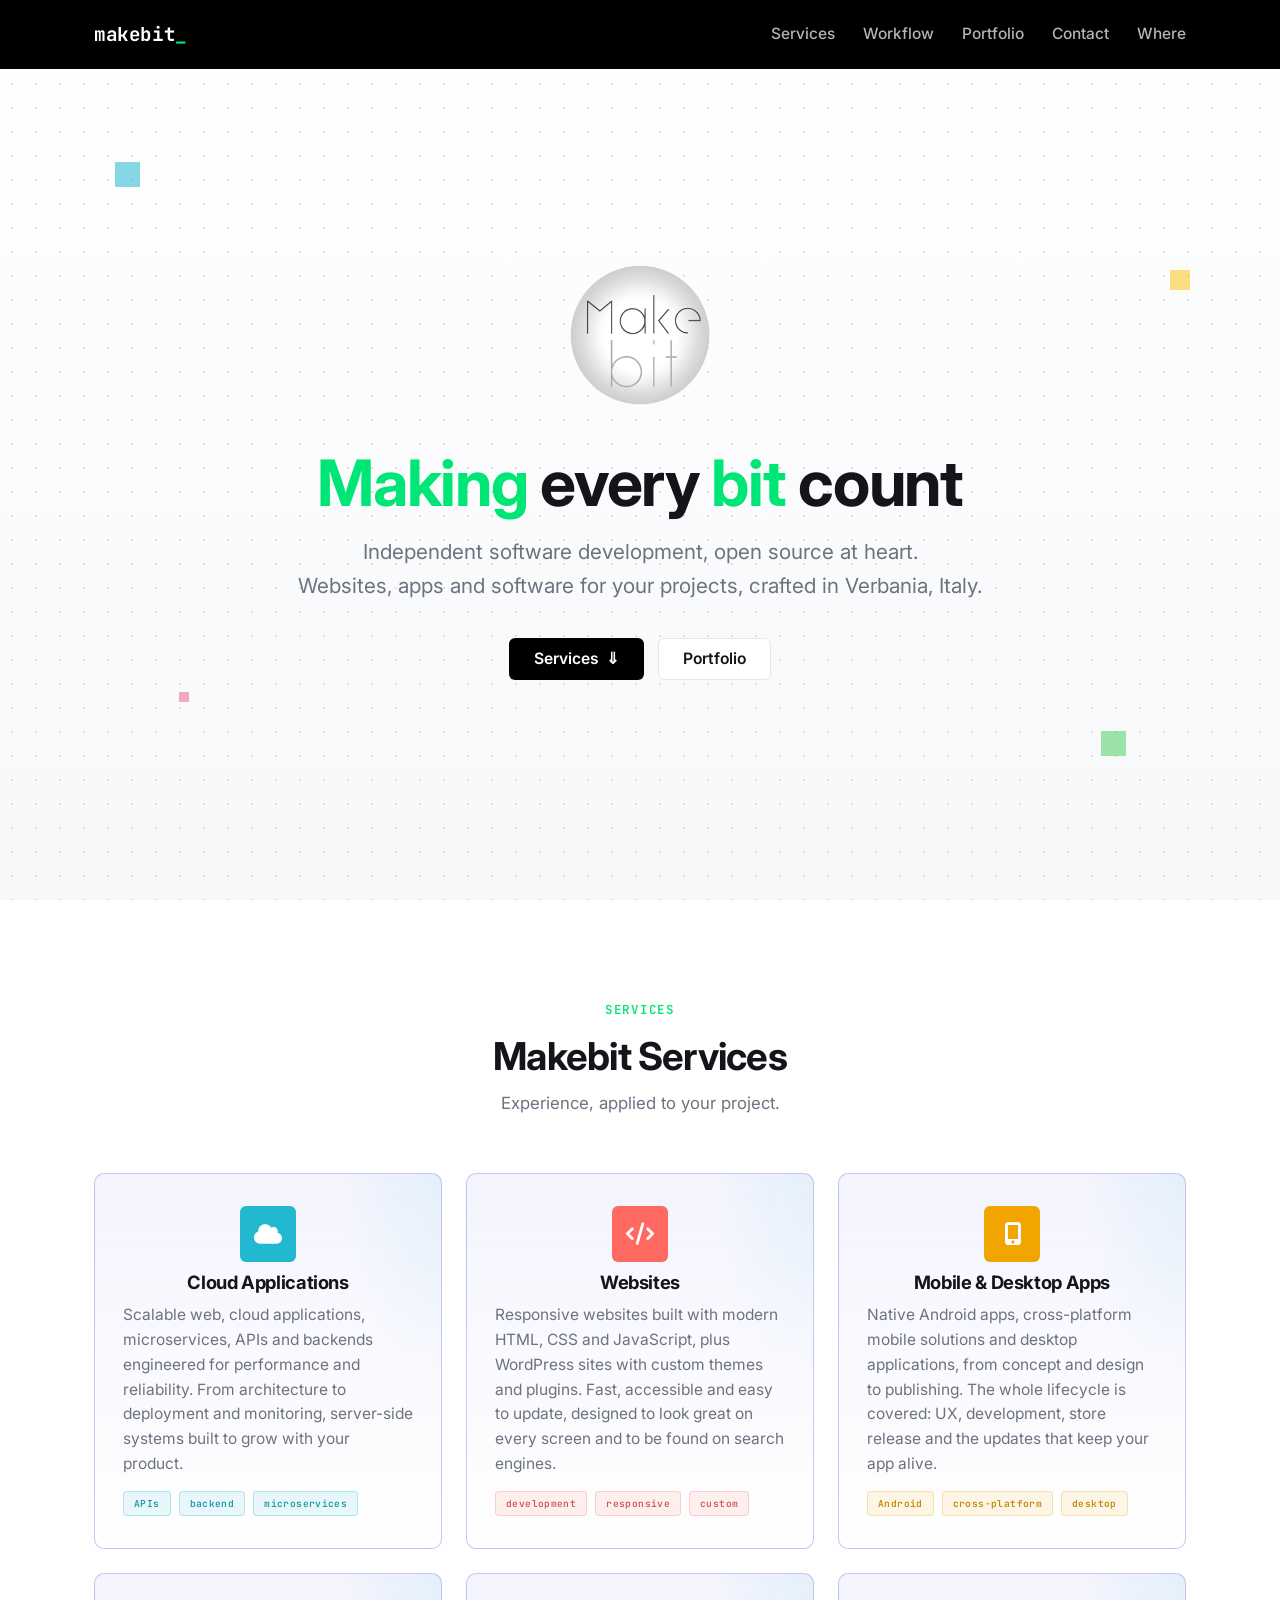
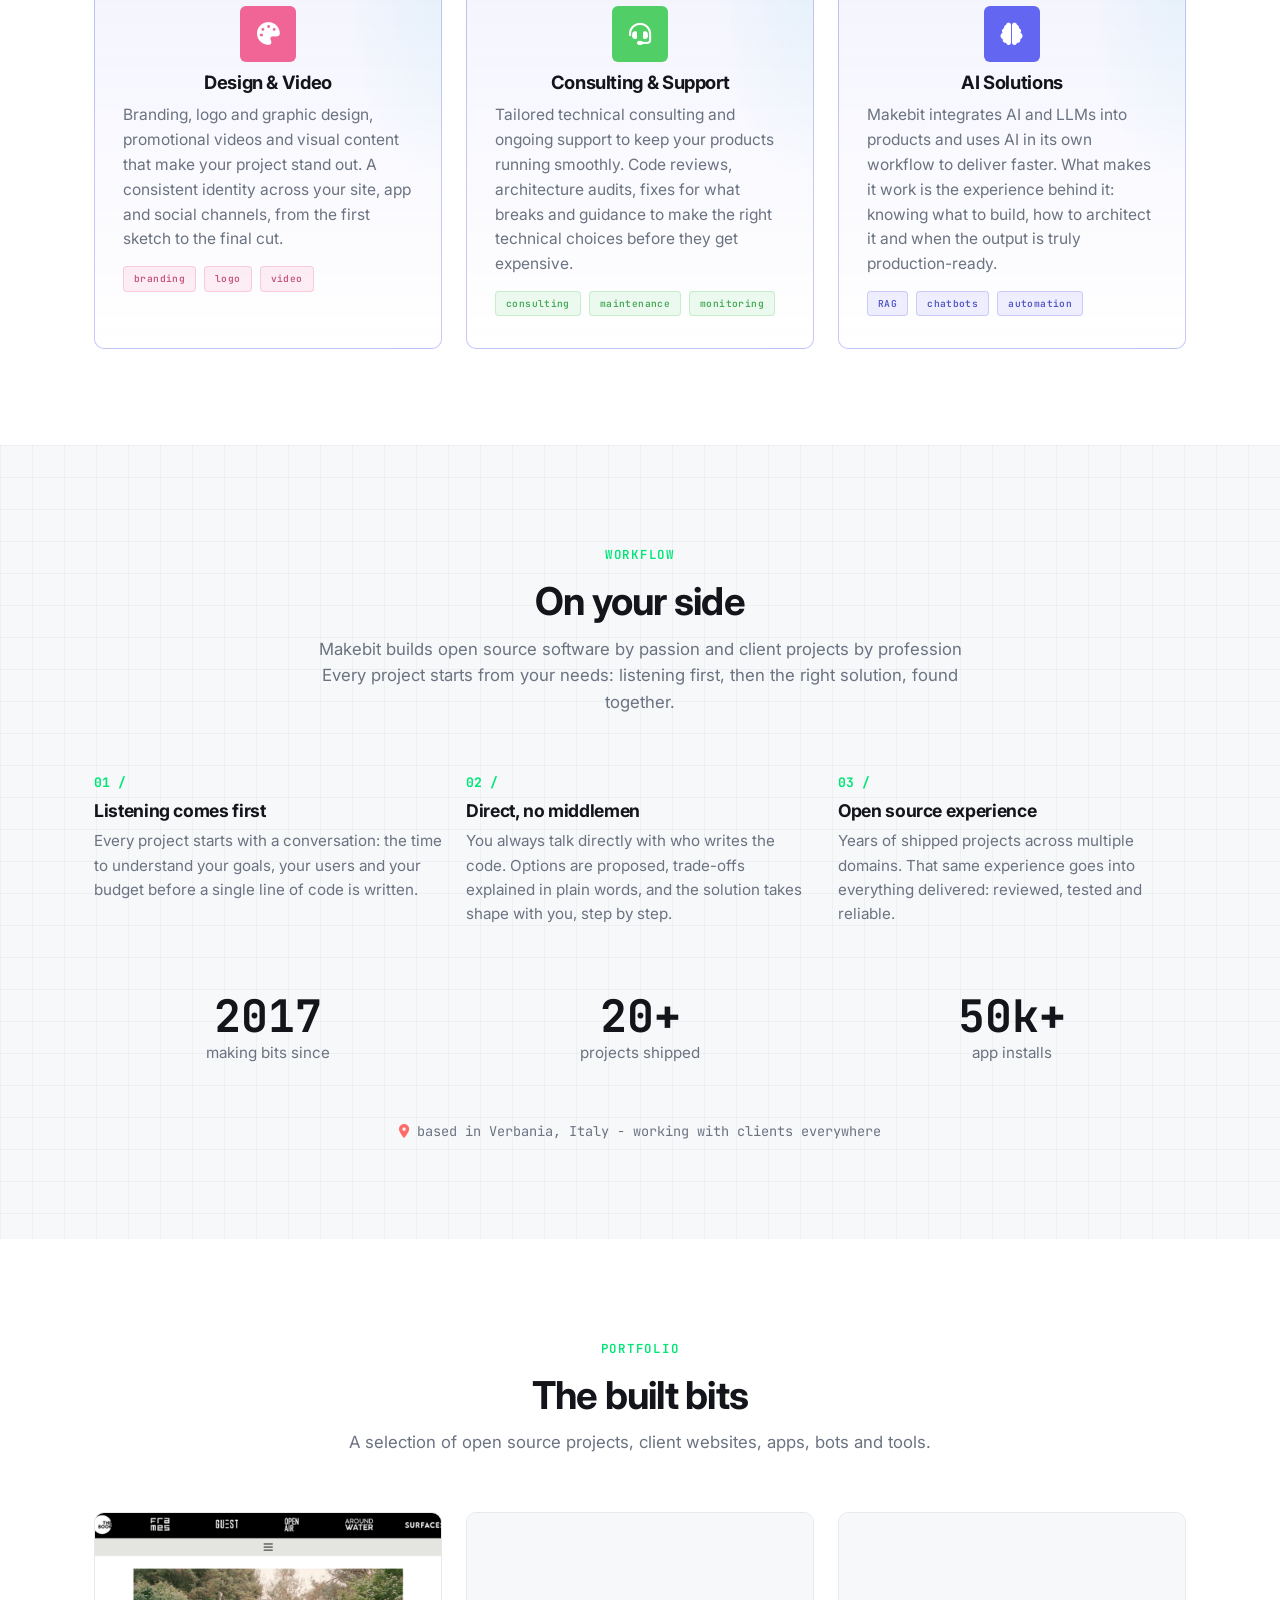
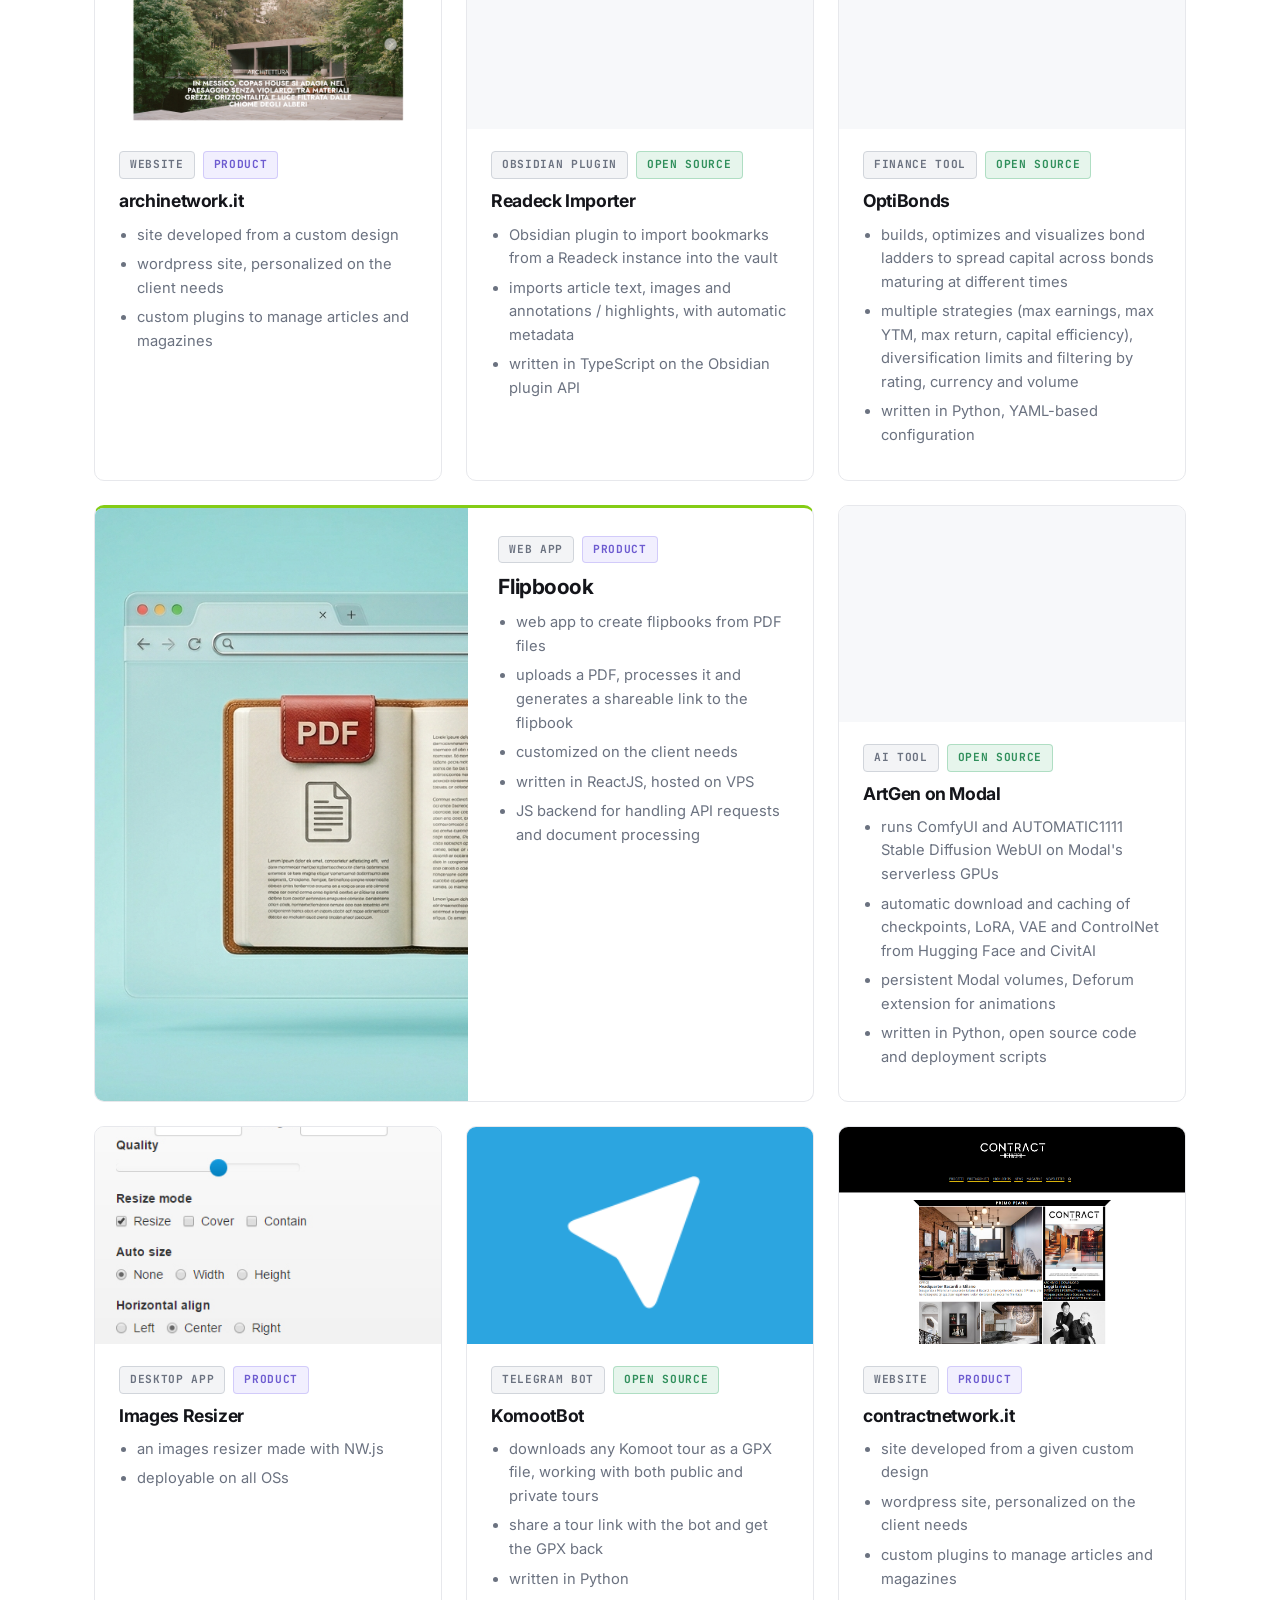
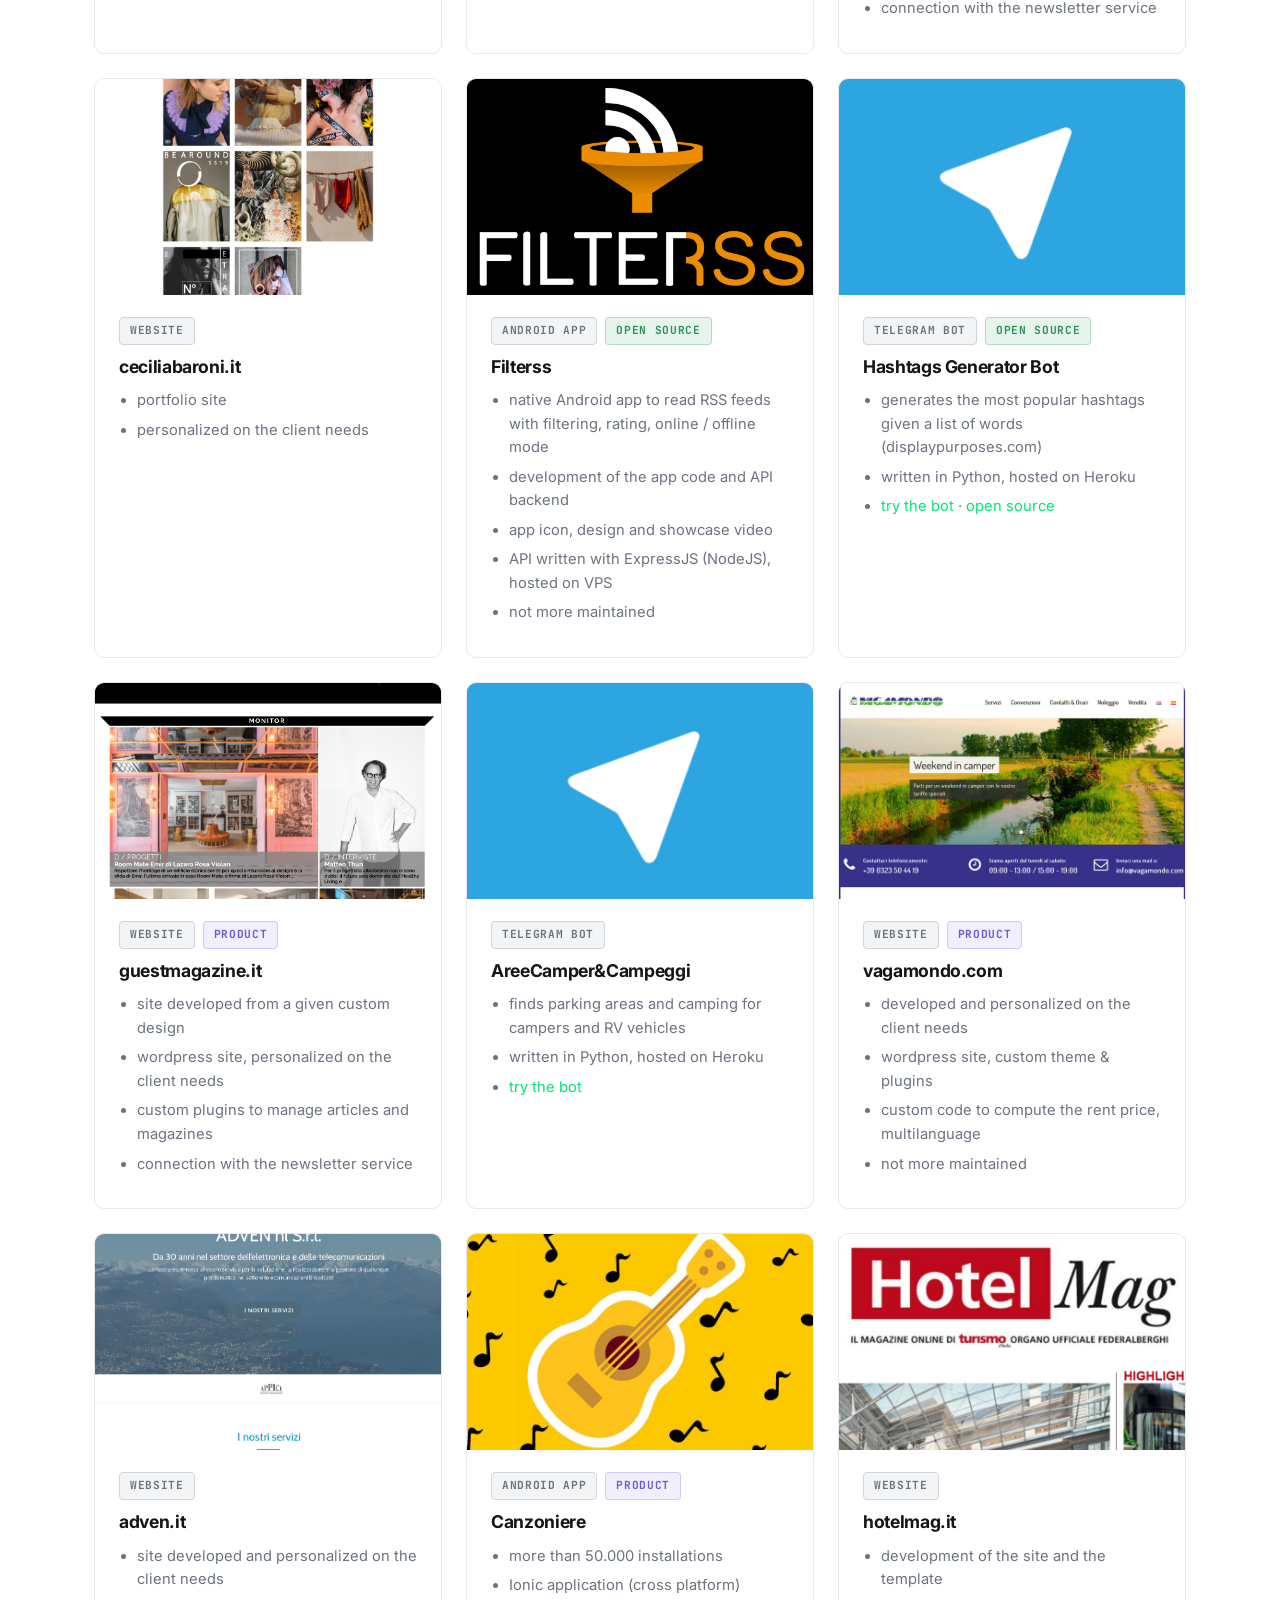
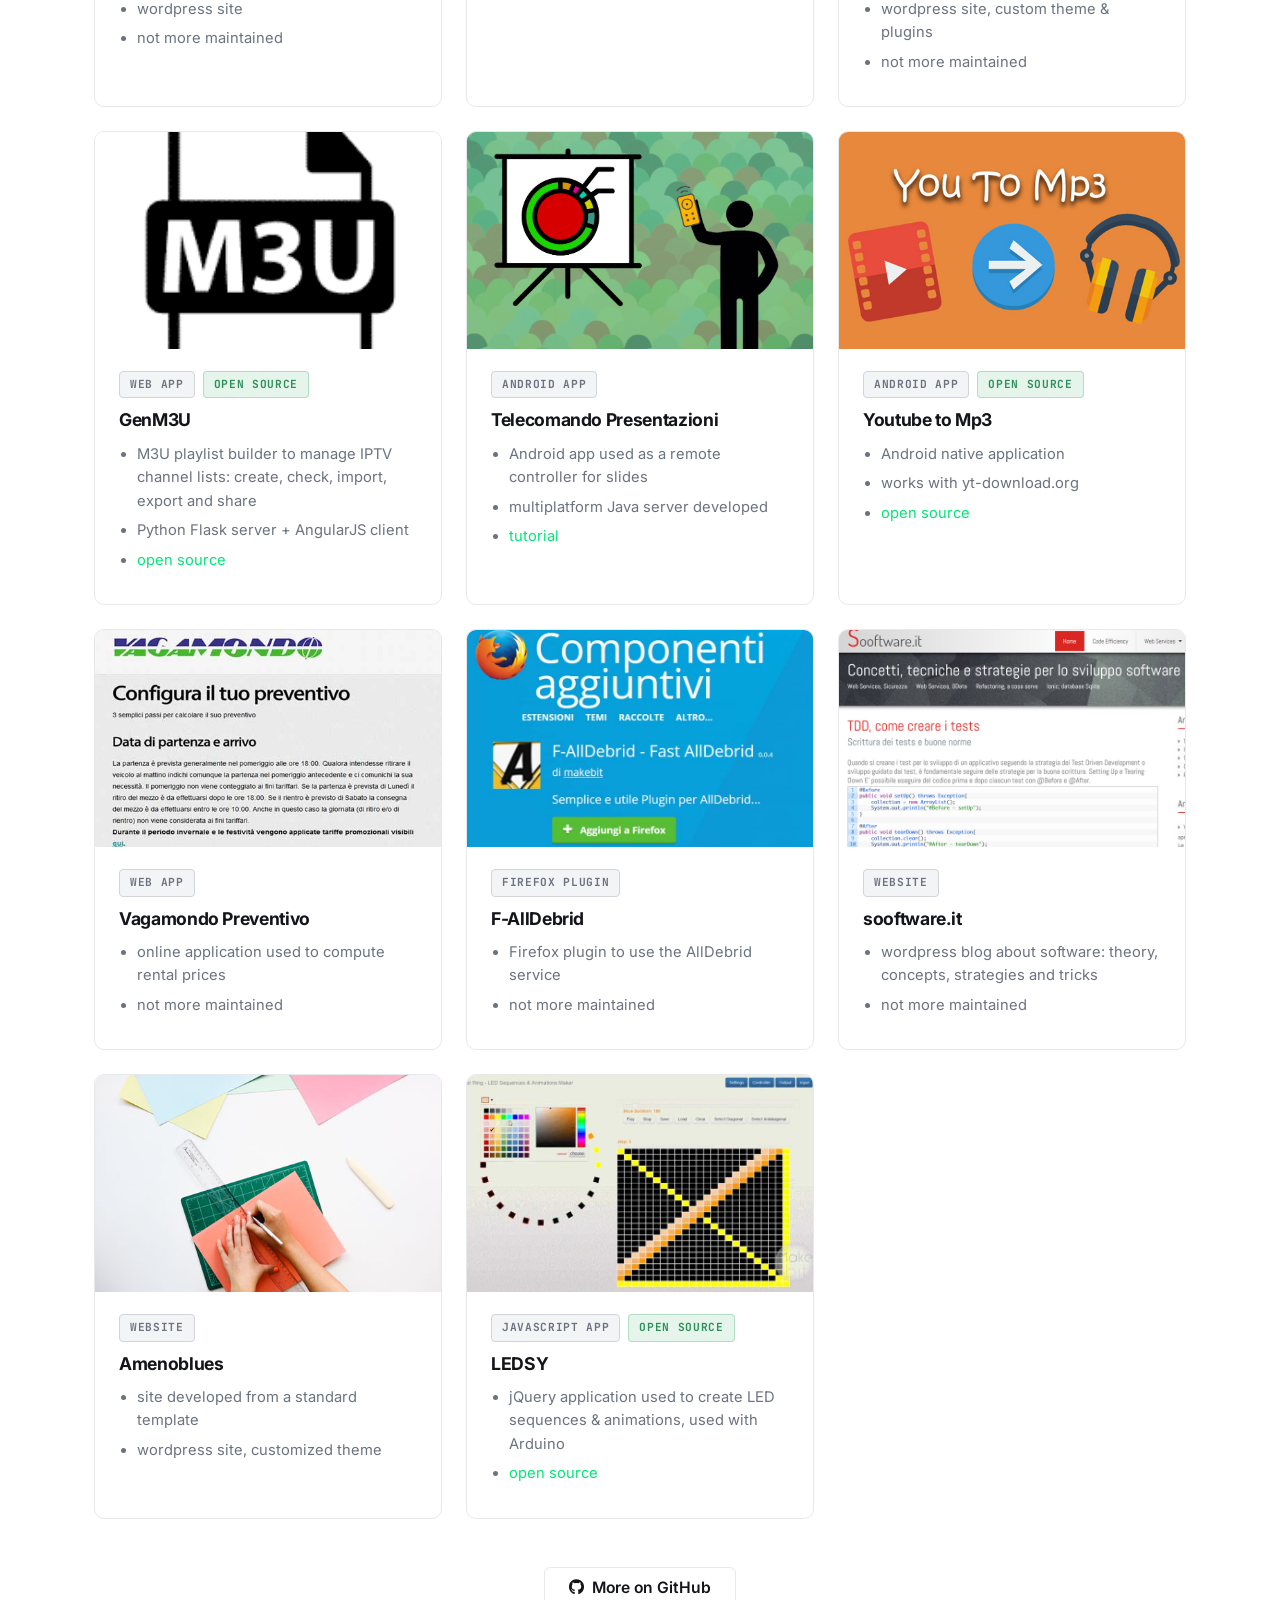
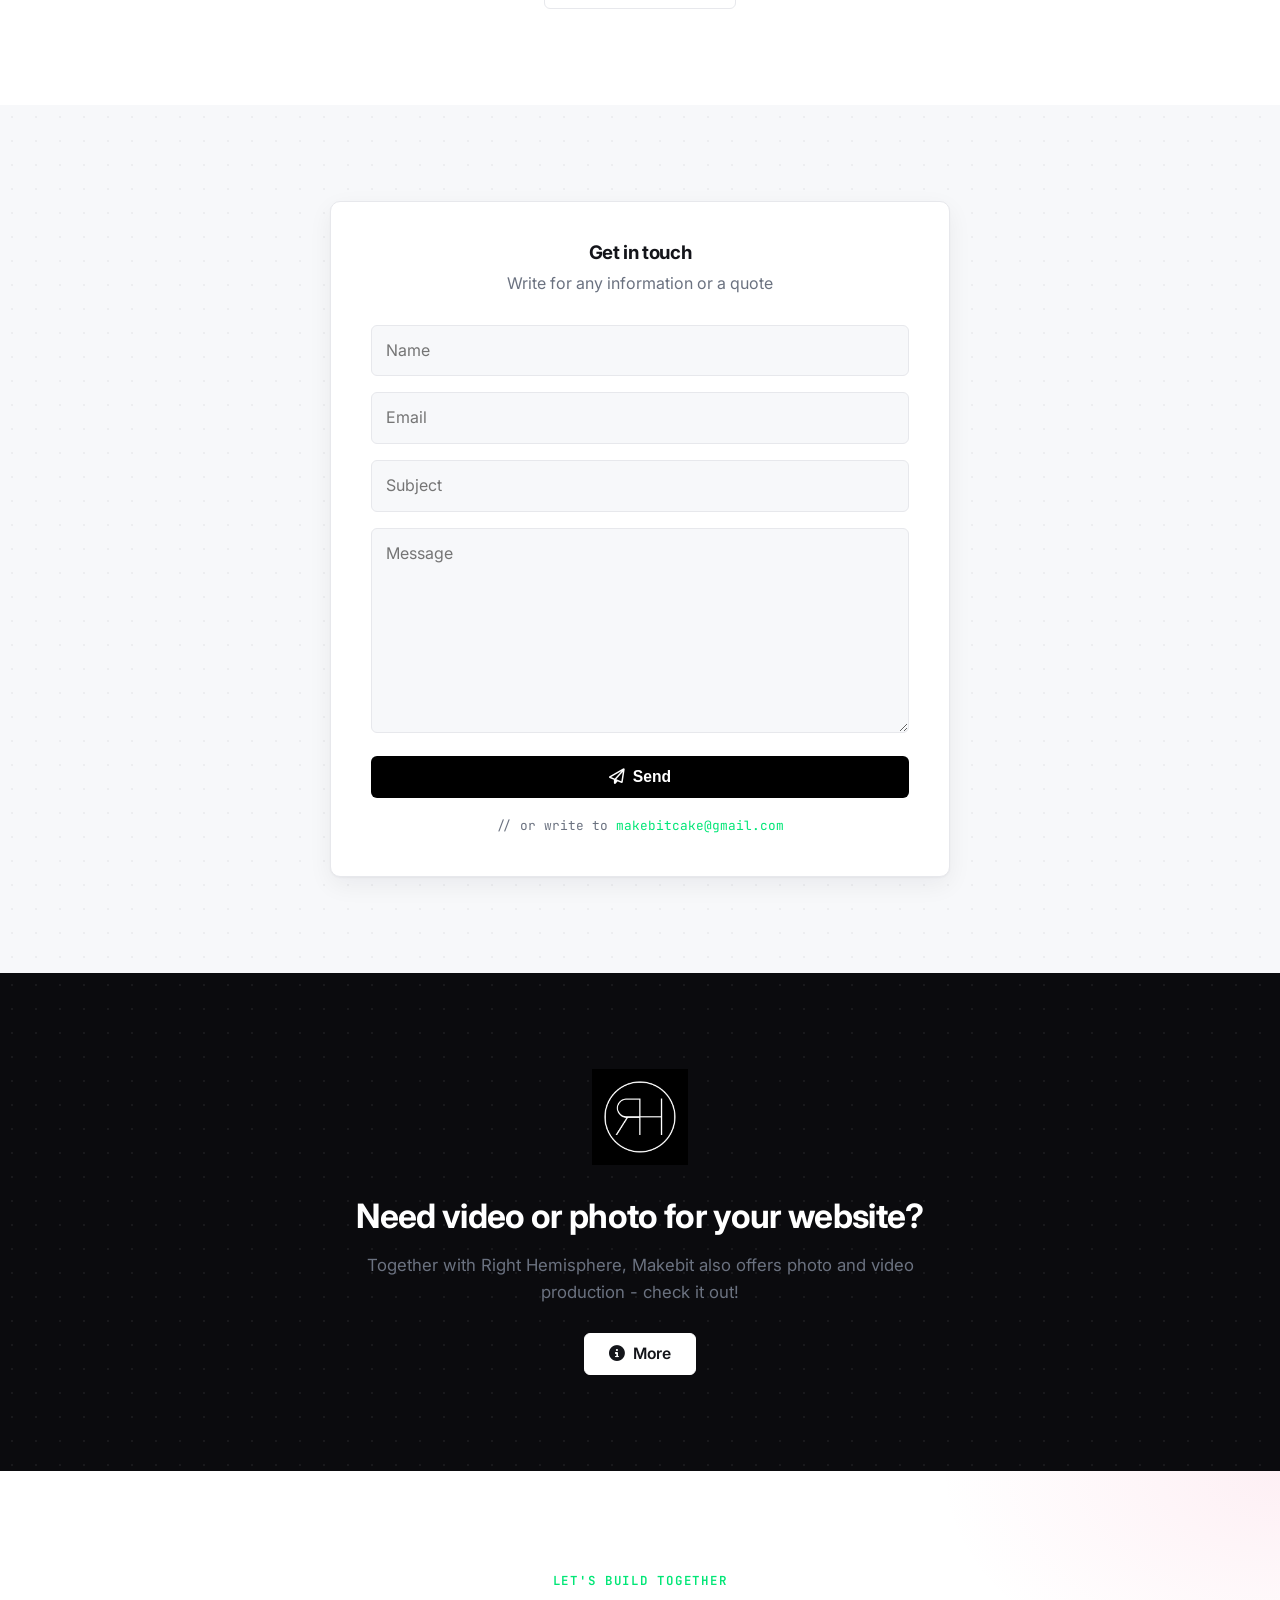
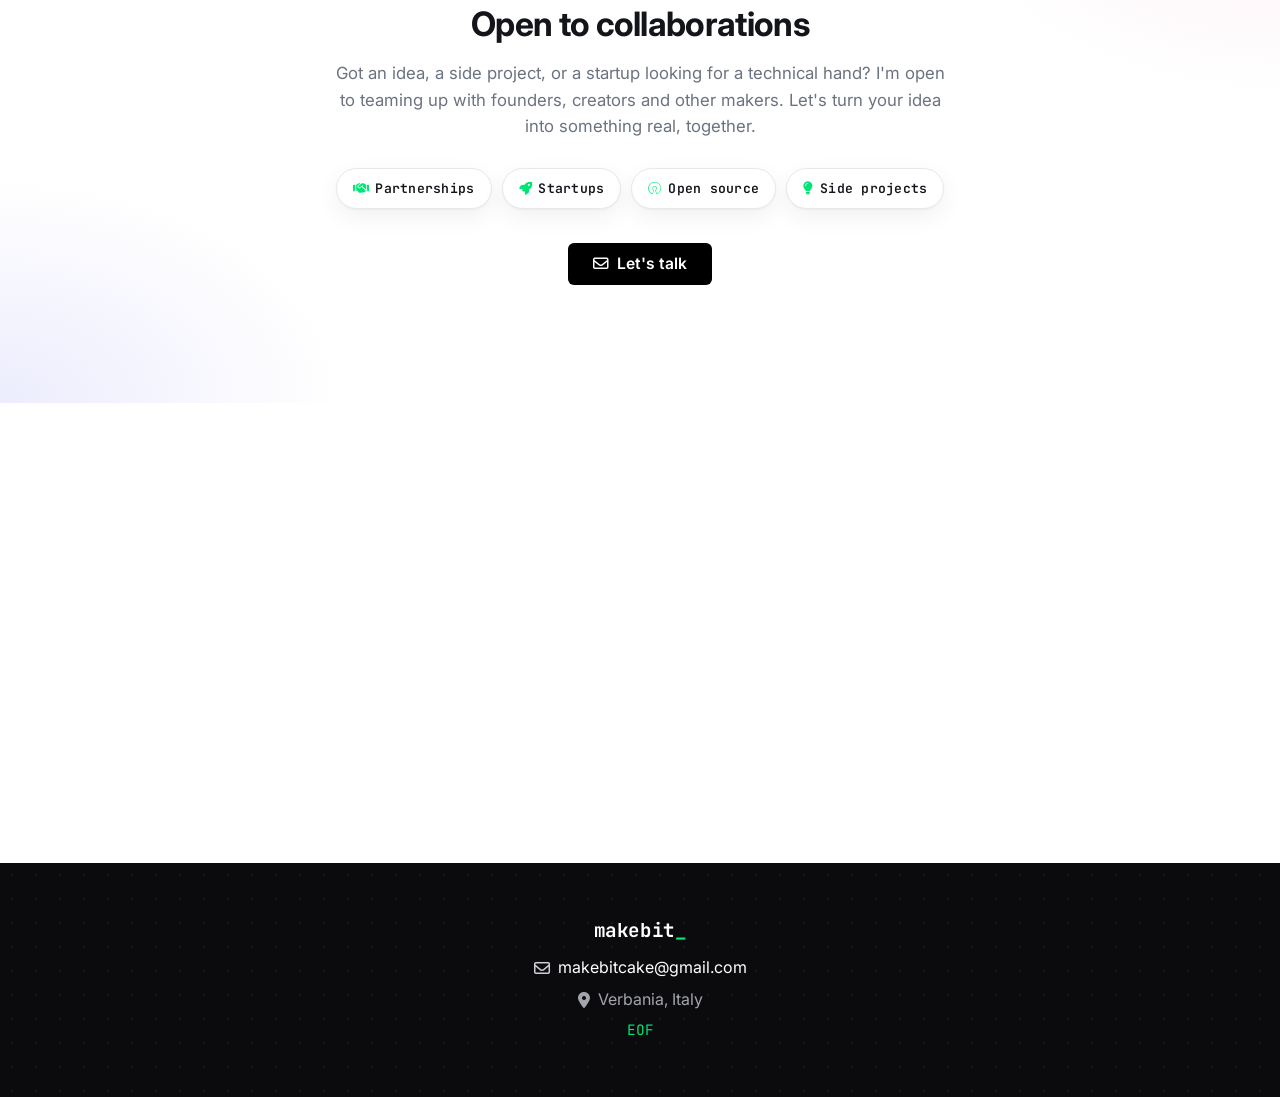
==== index.html @ d7442bca "init :sunny:" ====
<!DOCTYPE html>
<html lang="en">

<head>
	<meta charset="utf-8">
	<meta name="viewport" content="width=device-width, initial-scale=1">

	<title>Makebit · Custom Software, Web &amp; App Development in Verbania</title>
	<meta name="description" content="Makebit is an independent software studio in Verbania, Italy, building custom websites, mobile and desktop apps, cloud applications and open source software for clients worldwide.">
	<meta name="author" content="Makebit">
	<meta name="robots" content="index, follow, max-image-preview:large, max-snippet:-1, max-video-preview:-1">
	<meta name="theme-color" content="#ffffff">

	<link rel="canonical" href="https://makeb.it/">

	<!-- Favicons -->
	<link rel="icon" href="/assets/img/makebit.png" type="image/png">
	<link rel="apple-touch-icon" href="/assets/img/makebit.png">

	<!-- Open Graph -->
	<meta property="og:type" content="website">
	<meta property="og:site_name" content="Makebit">
	<meta property="og:title" content="Makebit · Custom Software, Web &amp; App Development">
	<meta property="og:description" content="Independent software studio in Verbania, Italy. Custom websites, mobile and desktop apps, cloud applications and open source software.">
	<meta property="og:url" content="https://makeb.it/">
	<meta property="og:image" content="https://makeb.it/assets/img/makebit.png">
	<meta property="og:image:alt" content="Makebit logo">
	<meta property="og:locale" content="en_US">
	<meta property="og:locale:alternate" content="it_IT">

	<!-- Twitter -->
	<meta name="twitter:card" content="summary">
	<meta name="twitter:title" content="Makebit · Custom Software, Web &amp; App Development">
	<meta name="twitter:description" content="Independent software studio in Verbania, Italy. Custom websites, mobile and desktop apps, cloud applications and open source software.">
	<meta name="twitter:image" content="https://makeb.it/assets/img/makebit.png">
	<meta name="twitter:image:alt" content="Makebit logo">

	<!-- Font Awesome 6 -->
	<link href="https://cdnjs.cloudflare.com/ajax/libs/font-awesome/6.5.2/css/all.min.css" rel="stylesheet"
		crossorigin="anonymous" referrerpolicy="no-referrer">

	<!-- Fonts -->
	<link rel="preconnect" href="https://fonts.googleapis.com">
	<link rel="preconnect" href="https://fonts.gstatic.com" crossorigin>
	<link href="https://fonts.googleapis.com/css2?family=Inter:wght@400;500;600;700;800&family=JetBrains+Mono:wght@400;600;700&display=swap" rel="stylesheet">

	<!-- Site styles -->
	<link href="/css/main.css" rel="stylesheet">

	<!-- Structured data -->
	<script type="application/ld+json">
		{
			"@context": "https://schema.org",
			"@graph": [
				{
					"@type": ["Organization", "ProfessionalService"],
					"@id": "https://makeb.it/#organization",
					"name": "Makebit",
					"alternateName": "makeb.it",
					"url": "https://makeb.it/",
					"logo": "https://makeb.it/assets/img/makebit.png",
					"image": "https://makeb.it/assets/img/makebit.png",
					"email": "makebitcake@gmail.com",
					"description": "Independent software studio in Verbania, Italy. Custom websites, mobile and desktop apps, cloud applications and open source software.",
					"foundingDate": "2017",
					"knowsAbout": [
						"Web development",
						"Mobile app development",
						"Cloud applications",
						"Open source software",
						"WordPress",
						"Android development",
						"AI and LLM integration"
					],
					"address": {
						"@type": "PostalAddress",
						"addressLocality": "Verbania",
						"addressRegion": "VB",
						"addressCountry": "IT"
					},
					"areaServed": "Worldwide",
					"sameAs": [
						"https://github.com/makebit"
					],
					"contactPoint": [{
						"@type": "ContactPoint",
						"email": "makebitcake@gmail.com",
						"contactType": "customer support",
						"availableLanguage": ["en", "it"]
					}],
					"hasOfferCatalog": {
						"@type": "OfferCatalog",
						"name": "Services",
						"itemListElement": [
							{ "@type": "Offer", "itemOffered": { "@type": "Service", "name": "Cloud Applications" } },
							{ "@type": "Offer", "itemOffered": { "@type": "Service", "name": "Websites" } },
							{ "@type": "Offer", "itemOffered": { "@type": "Service", "name": "Mobile & Desktop Apps" } },
							{ "@type": "Offer", "itemOffered": { "@type": "Service", "name": "Design & Video" } },
							{ "@type": "Offer", "itemOffered": { "@type": "Service", "name": "Consulting & Support" } },
							{ "@type": "Offer", "itemOffered": { "@type": "Service", "name": "AI Solutions" } }
						]
					}
				},
				{
					"@type": "WebSite",
					"@id": "https://makeb.it/#website",
					"url": "https://makeb.it/",
					"name": "Makebit",
					"inLanguage": ["en", "it"],
					"publisher": { "@id": "https://makeb.it/#organization" }
				}
			]
		}
	</script>
</head>

<body>
	<!-- Navbar -->
	<nav class="navbar" id="navbar">
		<div class="container">
			<a href="#top" class="navbar__brand">makebit</a>
			<button class="navbar__toggle" id="nav-toggle" aria-label="Menu" aria-expanded="false">
				<i class="fa-solid fa-bars"></i>
			</button>
			<ul class="navbar__links" id="nav-links">
				<li><a href="#services"><l en="Services" it="Servizi"></l></a></li>
				<li><a href="#workflow"><l en="Workflow" it="Workflow"></l></a></li>
				<li><a href="#portfolio"><l en="Portfolio" it="Portfolio"></l></a></li>
				<li><a href="#callout"><l en="Contact" it="Contatti"></l></a></li>
				<li><a href="#map"><l en="Where" it="Dove"></l></a></li>
			</ul>
		</div>
	</nav>

	<!-- Hero -->
	<header id="top" class="hero">
		<span class="hero__bit hero__bit--1" aria-hidden="true"></span>
		<span class="hero__bit hero__bit--2" aria-hidden="true"></span>
		<span class="hero__bit hero__bit--3" aria-hidden="true"></span>
		<span class="hero__bit hero__bit--4" aria-hidden="true"></span>
		<div class="hero__inner">
			<img class="hero__logo" src="/assets/img/makebit.png" alt="Makebit — software development studio in Verbania, Italy" fetchpriority="high" width="270" height="270">
			<h1><l en='<span class="accent">Making</span> every <span class="accent">bit</span> count'
				it='Valore a ogni <span class="accent">bit</span>'><span class="accent">Making</span> every <span class="accent">bit</span> count</l></h1>
			<p class="hero__tagline"><l en="Independent software development, open source at heart. <br> Websites, apps and software for your projects, crafted in Verbania, Italy."
				it="Sviluppo software indipendente, open source nel cuore. <br> Siti, app e software per i tuoi progetti, crafted in Verbania.">Independent software development, open source at heart. <br> Websites, apps and software for your projects, crafted in Verbania, Italy.</l></p>
			<div class="hero__cta">
				<a href="#services" class="btn btn-primary"><l en="Services" it="Servizi"></l> &#8659;</a>
				<a href="#portfolio" class="btn btn-white"><l en="Portfolio" it="Portfolio"></l></a>
			</div>
		</div>
	</header>

	<!-- Services -->
	<section id="services" class="section">
		<div class="container">
			<div class="section-head reveal">
				<span class="eyebrow"><l en="Services" it="Servizi"></l></span>
				<h2><l en="Makebit Services" it="Servizi">Makebit Services</l></h2>
				<p><l en="Experience, applied to your project."
					it="Esperienza applicata al tuo progetto."></l></p>
			</div>
			<div class="grid grid--services">
				<div class="service-card reveal" style="--c:#22b8cf">
					<span class="service-card__icon" style="--c:#22b8cf"><i class="fa-solid fa-cloud"></i></span>
					<h3><l en="Cloud Applications" it="Applicazioni Cloud"></l></h3>
					<p><l en="Scalable web, cloud applications, microservices, APIs and backends engineered for performance and reliability. From architecture to deployment and monitoring, server-side systems built to grow with your product."
						it="Applicazioni web e cloud scalabili, microservizi, APIs e backend progettati per prestazioni e affidabilità. Dall'architettura al deploy e al monitoraggio, sistemi server-side costruiti per crescere con il tuo prodotto."></l></p>
					<div class="chips" aria-hidden="true">
						<span class="chip">APIs</span>
						<span class="chip">backend</span>
						<span class="chip">microservices</span>
					</div>
				</div>
				<div class="service-card reveal" style="--c:#FF6961">
					<span class="service-card__icon" style="--c:#FF6961"><i class="fa-solid fa-code"></i></span>
					<h3><l en="Websites" it="Siti Web"></l></h3>
					<p><l en="Responsive websites built with modern HTML, CSS and JavaScript, plus WordPress sites with custom themes and plugins. Fast, accessible and easy to update, designed to look great on every screen and to be found on search engines."
						it="Siti web responsive realizzati con HTML, CSS e JavaScript moderni, oltre a siti WordPress con temi e plugin su misura. Veloci, accessibili e facili da aggiornare, pensati per rendere su ogni schermo e farsi trovare sui motori di ricerca."></l></p>
					<div class="chips" aria-hidden="true">
						<span class="chip">development</span>
						<span class="chip">responsive</span>
						<span class="chip">custom</span>
					</div>
				</div>
				<div class="service-card reveal" style="--c:#F0A500">
					<span class="service-card__icon" style="--c:#F0A500"><i class="fa-solid fa-mobile-screen-button"></i></span>
					<h3><l en="Mobile &amp; Desktop Apps" it="App Mobile &amp; Desktop"></l></h3>
					<p><l en="Native Android apps, cross-platform mobile solutions and desktop applications, from concept and design to publishing. The whole lifecycle is covered: UX, development, store release and the updates that keep your app alive."
						it="App native Android, soluzioni mobile multipiattaforma e applicazioni desktop, dall'idea e dal design alla pubblicazione. L'intero ciclo di vita è coperto: UX, sviluppo, rilascio sugli store e gli aggiornamenti che tengono viva la tua app."></l></p>
					<div class="chips" aria-hidden="true">
						<span class="chip">Android</span>
						<span class="chip">cross-platform</span>
						<span class="chip">desktop</span>
					</div>
				</div>
				<div class="service-card reveal" style="--c:#f06595">
					<span class="service-card__icon" style="--c:#f06595"><i class="fa-solid fa-palette"></i></span>
					<h3><l en="Design &amp; Video" it="Grafica &amp; Video"></l></h3>
					<p><l en="Branding, logo and graphic design, promotional videos and visual content that make your project stand out. A consistent identity across your site, app and social channels, from the first sketch to the final cut."
						it="Branding, logo e progettazione grafica, video promozionali e contenuti visivi che valorizzano il tuo progetto. Un'identità coerente su sito, app e canali social, dal primo schizzo al montaggio finale."></l></p>
					<div class="chips" aria-hidden="true">
						<span class="chip">branding</span>
						<span class="chip">logo</span>
						<span class="chip">video</span>
					</div>
				</div>
				<div class="service-card reveal" style="--c:#51cf66">
					<span class="service-card__icon" style="--c:#51cf66"><i class="fa-solid fa-headset"></i></span>
					<h3><l en="Consulting &amp; Support" it="Consulenza &amp; Assistenza"></l></h3>
					<p><l en="Tailored technical consulting and ongoing support to keep your products running smoothly. Code reviews, architecture audits, fixes for what breaks and guidance to make the right technical choices before they get expensive."
						it="Consulenza tecnica su misura e assistenza continuativa per mantenere i tuoi prodotti sempre efficienti. Revisione del codice, verifica delle architetture, riparazione di ciò che si rompe e supporto per fare le scelte giuste prima che diventino costose."></l></p>
					<div class="chips" aria-hidden="true">
						<span class="chip">consulting</span>
						<span class="chip">maintenance</span>
						<span class="chip">monitoring</span>
					</div>
				</div>
				<div class="service-card reveal" style="--c:#6366f1">
					<span class="service-card__icon" style="--c:#6366f1"><i class="fa-solid fa-brain"></i></span>
					<h3><l en="AI Solutions" it="Soluzioni AI"></l></h3>
					<p><l en="Makebit integrates AI and LLMs into products and uses AI in its own workflow to deliver faster. What makes it work is the experience behind it: knowing what to build, how to architect it and when the output is truly production-ready."
						it="Makebit integra AI e LLM nei prodotti e usa l'AI nel proprio flusso di lavoro per consegnare più in fretta. A fare la differenza è l'esperienza: sapere cosa costruire, come architettarlo e quando il risultato è davvero pronto per la produzione."></l></p>
					<div class="chips" aria-hidden="true">
						<span class="chip">RAG</span>
						<span class="chip">chatbots</span>
						<span class="chip">automation</span>
					</div>
				</div>
			</div>
		</div>
	</section>

	<!-- Workflow -->
	<section id="workflow" class="section section--alt">
		<div class="container">
			<div class="section-head reveal">
				<span class="eyebrow"><l en="Workflow" it="Workflow"></l></span>
				<h2><l en="On your side" it="Al tuo fianco">On your side</l></h2>
				<p><l en="Makebit builds open source software by passion and client projects by profession<br>Every project starts from your needs: listening first, then the right solution, found together."
					it="Makebit costruisce software open source per passione e progetti per i clienti per professione<br>Ogni progetto parte dalle tue esigenze: prima l'ascolto, poi la soluzione giusta, trovata insieme."></l></p>
			</div>
			<div class="pillars">
				<div class="pillar reveal">
					<span class="pillar__num">01 /</span>
					<h3><l en="Listening comes first" it="Prima di tutto, l'ascolto"></l></h3>
					<p><l en="Every project starts with a conversation: the time to understand your goals, your users and your budget before a single line of code is written."
						it="Ogni progetto inizia con una conversazione: il tempo di capire i tuoi obiettivi, i tuoi utenti e il tuo budget prima che venga scritta una sola riga di codice."></l></p>
				</div>
				<div class="pillar reveal">
					<span class="pillar__num">02 /</span>
					<h3><l en="Direct, no middlemen" it="Diretto, senza intermediari"></l></h3>
					<p><l en="You always talk directly with who writes the code. Options are proposed, trade-offs explained in plain words, and the solution takes shape with you, step by step."
						it="Parli sempre direttamente con chi scrive il codice. Vengono proposte opzioni, spiegati pro e contro con parole semplici, e la soluzione prende forma con te, passo dopo passo."></l></p>
				</div>
				<div class="pillar reveal">
					<span class="pillar__num">03 /</span>
					<h3><l en="Open source experience" it="Esperienza open source"></l></h3>
					<p><l en="Years of shipped projects across multiple domains. That same experience goes into everything delivered: reviewed, tested and reliable."
						it="Anni di progetti in diversi settori. La stessa esperienza entra in tutto ciò che viene consegnato: verificato, testato e affidabile."></l></p>
				</div>
			</div>
			<div class="stats">
				<div class="stat reveal">
					<span class="stat__num" data-target="2017">2017</span>
					<span class="stat__label"><l en="making bits since" it="making bits since"></l></span>
				</div>
				<div class="stat reveal">
					<span class="stat__num" data-target="20" data-suffix="+">20+</span>
					<span class="stat__label"><l en="projects shipped" it="progetti consegnati"></l></span>
				</div>
				<div class="stat reveal">
					<span class="stat__num" data-target="50" data-suffix="k+">50k+</span>
					<span class="stat__label"><l en="app installs" it="installazioni delle app"></l></span>
				</div>
			</div>
			<p class="location-line reveal"><i class="fa-solid fa-location-dot"></i> <l en="based in Verbania, Italy - working with clients everywhere"
				it="con base a Verbania - al lavoro con clienti ovunque"></l></p>
		</div>
	</section>

	<!-- Portfolio -->
	<section id="portfolio" class="section">
		<div class="container">
			<div class="section-head reveal">
				<span class="eyebrow"><l en="Portfolio" it="Portfolio"></l></span>
				<h2><l en="The built bits" it="I bit costruiti">The built bits</l></h2>
				<p><l en="A selection of open source projects, client websites, apps, bots and tools." it="Una selezione di progetti open source, siti per clienti, app, bot e strumenti."></l></p>
			</div>

			<div class="grid grid--portfolio">
				<article class="work-card reveal" style="--c:#a02300">
					<a class="work-card__media" href="http://www.archinetwork.it/" target="_blank" rel="noopener">
						<img loading="lazy" decoding="async" src="/assets/img/works/archinetwork-site.png" alt="archinetwork.it">
					</a>
					<div class="work-card__body">
						<div class="work-card__tags">
							<span class="work-card__tag">Website</span>
							<span class="work-card__tag work-card__tag--product">Product</span>
						</div>
						<h3 class="work-card__title"><a class="work-card__title-link" href="http://www.archinetwork.it/" target="_blank" rel="noopener">archinetwork.it</a></h3>
						<ul>
							<li>site developed from a custom design</li>
							<li>wordpress site, personalized on the client needs</li>
							<li>custom plugins to manage articles and magazines</li>
						</ul>
					</div>
				</article>

				<article class="work-card reveal" style="--c:#7c3aed">
					<a class="work-card__media" href="https://github.com/makebit/obsidian-readeck-importer" target="_blank" rel="noopener">
						<img loading="lazy" decoding="async" src="/assets/img/works/obsidian-readeck-importer.png" alt="Readeck Importer">
					</a>
					<div class="work-card__body">
						<div class="work-card__tags">
							<span class="work-card__tag">Obsidian Plugin</span>
							<span class="work-card__tag work-card__tag--oss">Open source</span>
						</div>
						<h3 class="work-card__title"><a class="work-card__title-link" href="https://github.com/makebit/obsidian-readeck-importer" target="_blank" rel="noopener">Readeck Importer</a></h3>
						<ul>
							<li>Obsidian plugin to import bookmarks from a Readeck instance into the vault</li>
							<li>imports article text, images and annotations / highlights, with automatic metadata</li>
							<li>written in TypeScript on the Obsidian plugin API</li>
						</ul>
					</div>
				</article>

				<article class="work-card reveal" style="--c:#0ea5e9">
					<a class="work-card__media" href="https://github.com/NicholasRasi/OptiBonds" target="_blank" rel="noopener">
						<img loading="lazy" decoding="async" src="/assets/img/works/optibonds.png" alt="OptiBonds">
					</a>
					<div class="work-card__body">
						<div class="work-card__tags">
							<span class="work-card__tag">Finance Tool</span>
							<span class="work-card__tag work-card__tag--oss">Open source</span>
						</div>
						<h3 class="work-card__title"><a class="work-card__title-link" href="https://github.com/NicholasRasi/OptiBonds" target="_blank" rel="noopener">OptiBonds</a></h3>
						<ul>
							<li>builds, optimizes and visualizes bond ladders to spread capital across bonds maturing at different times</li>
							<li>multiple strategies (max earnings, max YTM, max return, capital efficiency), diversification limits and filtering by rating, currency and volume</li>
							<li>written in Python, YAML-based configuration</li>
						</ul>
					</div>
				</article>

				<article class="work-card work-card--lg reveal" style="--c:#84cc16">
					<a class="work-card__media" href="#" target="_blank" rel="noopener">
						<img loading="lazy" decoding="async" src="/assets/img/works/flipboook.png" alt="Flipboook">
					</a>
					<div class="work-card__body">
						<div class="work-card__tags">
							<span class="work-card__tag">Web App</span>
							<span class="work-card__tag work-card__tag--product">Product</span>
						</div>
						<h3 class="work-card__title"><a class="work-card__title-link" href="#" target="_blank" rel="noopener">Flipboook</a></h3>
						<ul>
							<li>web app to create flipbooks from PDF files</li>
							<li>uploads a PDF, processes it and generates a shareable link to the flipbook</li>
							<li>customized on the client needs</li>
							<li>written in ReactJS, hosted on VPS</li>
							<li>JS backend for handling API requests and document processing</li>
						</ul>
					</div>
				</article>


				<article class="work-card reveal" style="--c:#84cc16">
					<a class="work-card__media" href="https://github.com/makebit/artgen-on-modal" target="_blank" rel="noopener">
						<img loading="lazy" decoding="async" src="/assets/img/works/artgen-on-modal.png" alt="ArtGen on Modal">
					</a>
					<div class="work-card__body">
						<div class="work-card__tags">
							<span class="work-card__tag">AI Tool</span>
							<span class="work-card__tag work-card__tag--oss">Open source</span>
						</div>
						<h3 class="work-card__title"><a class="work-card__title-link" href="https://github.com/makebit/artgen-on-modal" target="_blank" rel="noopener">ArtGen on Modal</a></h3>
						<ul>
							<li>runs ComfyUI and AUTOMATIC1111 Stable Diffusion WebUI on Modal&#39;s serverless GPUs</li>
							<li>automatic download and caching of checkpoints, LoRA, VAE and ControlNet from Hugging Face and CivitAI</li>
							<li>persistent Modal volumes, Deforum extension for animations</li>
							<li>written in Python, open source code and deployment scripts</li>
						</ul>
					</div>
				</article>

				<article class="work-card reveal" style="--c:#868e96">
					<a class="work-card__media" href="#" target="_blank" rel="noopener">
						<img loading="lazy" decoding="async" src="/assets/img/works/ImagesResizer.jpg" alt="Images Resizer">
					</a>
					<div class="work-card__body">
						<div class="work-card__tags">
							<span class="work-card__tag">Desktop App</span>
							<span class="work-card__tag work-card__tag--product">Product</span>
						</div>
						<h3 class="work-card__title"><a class="work-card__title-link" href="#" target="_blank" rel="noopener">Images Resizer</a></h3>
						<ul>
							<li>an images resizer made with NW.js</li>
							<li>deployable on all OSs</li>
						</ul>
					</div>
				</article>

				<article class="work-card reveal" style="--c:#1da868">
					<a class="work-card__media" href="https://github.com/makebit/KomootBot" target="_blank" rel="noopener">
						<img loading="lazy" decoding="async" src="/assets/img/works/telegram.png" alt="KomootBot">
					</a>
					<div class="work-card__body">
						<div class="work-card__tags">
							<span class="work-card__tag">Telegram Bot</span>
							<span class="work-card__tag work-card__tag--oss">Open source</span>
						</div>
						<h3 class="work-card__title"><a class="work-card__title-link" href="https://github.com/makebit/KomootBot" target="_blank" rel="noopener">KomootBot</a></h3>
						<ul>
							<li>downloads any Komoot tour as a GPX file, working with both public and private tours</li>
							<li>share a tour link with the bot and get the GPX back</li>
							<li>written in Python</li>
						</ul>
					</div>
				</article>




				<article class="work-card reveal" style="--c:#0aaa00">
					<a class="work-card__media" href="http://www.contractnetwork.it/" target="_blank" rel="noopener">
						<img loading="lazy" decoding="async" src="/assets/img/works/contractnetwork-site.png" alt="contractnetwork.it">
					</a>
					<div class="work-card__body">
						<div class="work-card__tags">
							<span class="work-card__tag">Website</span>
							<span class="work-card__tag work-card__tag--product">Product</span>
						</div>
						<h3 class="work-card__title"><a class="work-card__title-link" href="http://www.contractnetwork.it/" target="_blank" rel="noopener">contractnetwork.it</a></h3>
						<ul>
							<li>site developed from a given custom design</li>
							<li>wordpress site, personalized on the client needs</li>
							<li>custom plugins to manage articles and magazines</li>
							<li>connection with the newsletter service</li>
						</ul>
					</div>
				</article>

				<article class="work-card reveal" style="--c:#000ff0">
					<a class="work-card__media" href="http://ceciliabaroni.it/" target="_blank" rel="noopener">
						<img loading="lazy" decoding="async" src="/assets/img/works/ceciliabaroni-site.jpg" alt="ceciliabaroni.it">
					</a>
					<div class="work-card__body">
						<div class="work-card__tags">
							<span class="work-card__tag">Website</span>
						</div>
						<h3 class="work-card__title"><a class="work-card__title-link" href="http://ceciliabaroni.it/" target="_blank" rel="noopener">ceciliabaroni.it</a></h3>
						<ul>
							<li>portfolio site</li>
							<li>personalized on the client needs</li>
						</ul>
					</div>
				</article>

				<article class="work-card reveal" style="--c:#f38a2c">
					<a class="work-card__media" href="https://github.com/makebit/FilterssApp" target="_blank" rel="noopener">
						<img loading="lazy" decoding="async" src="/assets/img/works/filterss.jpg" alt="Filterss">
					</a>
					<div class="work-card__body">
						<div class="work-card__tags">
							<span class="work-card__tag">Android App</span>
							<span class="work-card__tag work-card__tag--oss">Open source</span>
						</div>
						<h3 class="work-card__title"><a class="work-card__title-link" href="https://github.com/makebit/FilterssApp" target="_blank" rel="noopener">Filterss</a></h3>
						<ul>
							<li>native Android app to read RSS feeds with filtering, rating, online / offline mode</li>
							<li>development of the app code and API backend</li>
							<li>app icon, design and showcase video</li>
							<li>API written with ExpressJS (NodeJS), hosted on VPS</li>
							<li>not more maintained</li>
						</ul>
					</div>
				</article>

				<article class="work-card reveal" style="--c:#d6336c">
					<a class="work-card__media" href="https://telegram.me/HashtagsGeneratorBot" target="_blank" rel="noopener">
						<img loading="lazy" decoding="async" src="/assets/img/works/telegram.png" alt="Hashtags Generator Bot">
					</a>
					<div class="work-card__body">
						<div class="work-card__tags">
							<span class="work-card__tag">Telegram Bot</span>
							<span class="work-card__tag work-card__tag--oss">Open source</span>
						</div>
						<h3 class="work-card__title"><a class="work-card__title-link" href="https://telegram.me/HashtagsGeneratorBot" target="_blank" rel="noopener">Hashtags Generator Bot</a></h3>
						<ul>
							<li>generates the most popular hashtags given a list of words (displaypurposes.com)</li>
							<li>written in Python, hosted on Heroku</li>
							<li><a href="https://telegram.me/HashtagsGeneratorBot">try the bot</a> · <a href="https://github.com/makebit/HashtagsGeneratorBot">open source</a></li>
						</ul>
					</div>
				</article>

				<article class="work-card reveal" style="--c:#000000">
					<a class="work-card__media" href="http://www.guestmagazine.it/" target="_blank" rel="noopener">
						<img loading="lazy" decoding="async" src="/assets/img/works/guestmagazine-site.png" alt="guestmagazine.it">
					</a>
					<div class="work-card__body">
						<div class="work-card__tags">
							<span class="work-card__tag">Website</span>
							<span class="work-card__tag work-card__tag--product">Product</span>
						</div>
						<h3 class="work-card__title"><a class="work-card__title-link" href="http://www.guestmagazine.it/" target="_blank" rel="noopener">guestmagazine.it</a></h3>
						<ul>
							<li>site developed from a given custom design</li>
							<li>wordpress site, personalized on the client needs</li>
							<li>custom plugins to manage articles and magazines</li>
							<li>connection with the newsletter service</li>
						</ul>
					</div>
				</article>

				<article class="work-card reveal" style="--c:#2f9e44">
					<a class="work-card__media" href="https://telegram.me/AreeCamperECampeggiBot" target="_blank" rel="noopener">
						<img loading="lazy" decoding="async" src="/assets/img/works/telegram.png" alt="AreeCamper&Campeggi Bot">
					</a>
					<div class="work-card__body">
						<div class="work-card__tags">
							<span class="work-card__tag">Telegram Bot</span>
						</div>
						<h3 class="work-card__title"><a class="work-card__title-link" href="https://telegram.me/AreeCamperECampeggiBot" target="_blank" rel="noopener">AreeCamper&amp;Campeggi</a></h3>
						<ul>
							<li>finds parking areas and camping for campers and RV vehicles</li>
							<li>written in Python, hosted on Heroku</li>
							<li><a href="https://telegram.me/AreeCamperECampeggiBot">try the bot</a></li>
						</ul>
					</div>
				</article>

				<article class="work-card reveal" style="--c:#373189">
					<a class="work-card__media" href="http://vagamondo.com" target="_blank" rel="noopener">
						<img loading="lazy" decoding="async" src="/assets/img/works/vagamondo-site.jpg" alt="vagamondo.com">
					</a>
					<div class="work-card__body">
						<div class="work-card__tags">
							<span class="work-card__tag">Website</span>
							<span class="work-card__tag work-card__tag--product">Product</span>
						</div>
						<h3 class="work-card__title"><a class="work-card__title-link" href="http://vagamondo.com" target="_blank" rel="noopener">vagamondo.com</a></h3>
						<ul>
							<li>developed and personalized on the client needs</li>
							<li>wordpress site, custom theme &amp; plugins</li>
							<li>custom code to compute the rent price, multilanguage</li>
							<li>not more maintained</li>
						</ul>
					</div>
				</article>

				<article class="work-card reveal" style="--c:#373189">
					<a class="work-card__media" href="http://vagamondo.com" target="_blank" rel="noopener">
						<img loading="lazy" decoding="async" src="/assets/img/works/adven.png" alt="adven.it">
					</a>
					<div class="work-card__body">
						<div class="work-card__tags">
							<span class="work-card__tag">Website</span>
						</div>
						<h3 class="work-card__title"><a class="work-card__title-link" href="http://vagamondo.com" target="_blank" rel="noopener">adven.it</a></h3>
						<ul>
							<li>site developed and personalized on the client needs</li>
							<li>wordpress site</li>
							<li>not more maintained</li>
						</ul>
					</div>
				</article>

				<article class="work-card reveal" style="--c:#fdca00">
					<a class="work-card__media" href="https://play.google.com/store/apps/details?id=com.makebitapps.canzoniere" target="_blank" rel="noopener">
						<img loading="lazy" decoding="async" src="/assets/img/works/canzoniere.jpg" alt="Canzoniere">
					</a>
					<div class="work-card__body">
						<div class="work-card__tags">
							<span class="work-card__tag">Android App</span>
							<span class="work-card__tag work-card__tag--product">Product</span>
						</div>
						<h3 class="work-card__title"><a class="work-card__title-link" href="https://play.google.com/store/apps/details?id=com.makebitapps.canzoniere" target="_blank" rel="noopener">Canzoniere</a></h3>
						<ul>
							<li>more than 50.000 installations</li>
							<li>Ionic application (cross platform)</li>
						</ul>
					</div>
				</article>

				<article class="work-card reveal" style="--c:#da2723">
					<a class="work-card__media" href="#" target="_blank" rel="noopener">
						<img loading="lazy" decoding="async" src="/assets/img/works/hotelmag.it.jpg" alt="hotelmag.it">
					</a>
					<div class="work-card__body">
						<div class="work-card__tags">
							<span class="work-card__tag">Website</span>
						</div>
						<h3 class="work-card__title">hotelmag.it</h3>
						<ul>
							<li>development of the site and the template</li>
							<li>wordpress site, custom theme &amp; plugins</li>
							<li>not more maintained</li>
						</ul>
					</div>
				</article>

				<article class="work-card reveal" style="--c:#2f9e44">
					<a class="work-card__media" href="https://github.com/makebit/GenM3U" target="_blank" rel="noopener">
						<img loading="lazy" decoding="async" src="/assets/img/works/genm3u.png" alt="GenM3U">
					</a>
					<div class="work-card__body">
						<div class="work-card__tags">
							<span class="work-card__tag">Web App</span>
							<span class="work-card__tag work-card__tag--oss">Open source</span>
						</div>
						<h3 class="work-card__title"><a class="work-card__title-link" href="https://github.com/makebit/GenM3U" target="_blank" rel="noopener">GenM3U</a></h3>
						<ul>
							<li>M3U playlist builder to manage IPTV channel lists: create, check, import, export and share</li>
							<li>Python Flask server + AngularJS client</li>
							<li><a href="https://github.com/makebit/GenM3U">open source</a></li>
						</ul>
					</div>
				</article>

				<article class="work-card reveal" style="--c:#2f9e44">
					<a class="work-card__media" href="https://play.google.com/store/apps/details?id=com.makebitapps.remotecontrolforslides" target="_blank" rel="noopener">
						<img loading="lazy" decoding="async" src="/assets/img/works/telecomando-presentazioni.jpg" alt="Telecomando Presentazioni">
					</a>
					<div class="work-card__body">
						<div class="work-card__tags">
							<span class="work-card__tag">Android App</span>
						</div>
						<h3 class="work-card__title"><a class="work-card__title-link" href="https://play.google.com/store/apps/details?id=com.makebitapps.remotecontrolforslides" target="_blank" rel="noopener">Telecomando Presentazioni</a></h3>
						<ul>
							<li>Android app used as a remote controller for slides</li>
							<li>multiplatform Java server developed</li>
							<li><a href="https://makeb.it/static/telecomando-presentazioni/en/">tutorial</a></li>
						</ul>
					</div>
				</article>

				<article class="work-card reveal" style="--c:#da2723">
					<a class="work-card__media" href="#" target="_blank" rel="noopener">
						<img loading="lazy" decoding="async" src="/assets/img/works/youtubetomp3.jpg" alt="Youtube to Mp3">
					</a>
					<div class="work-card__body">
						<div class="work-card__tags">
							<span class="work-card__tag">Android App</span>
							<span class="work-card__tag work-card__tag--oss">Open source</span>
						</div>
						<h3 class="work-card__title">Youtube to Mp3</h3>
						<ul>
							<li>Android native application</li>
							<li>works with yt-download.org</li>
							<li><a href="https://github.com/makebit/YoutubeToMp3">open source</a></li>
						</ul>
					</div>
				</article>

				<article class="work-card reveal" style="--c:#373189">
					<a class="work-card__media" href="http://www.vagamondo.com/preventivo/" target="_blank" rel="noopener">
						<img loading="lazy" decoding="async" src="/assets/img/works/vagamondo.jpg" alt="Vagamondo Preventivo">
					</a>
					<div class="work-card__body">
						<div class="work-card__tags">
							<span class="work-card__tag">Web App</span>
						</div>
						<h3 class="work-card__title"><a class="work-card__title-link" href="http://www.vagamondo.com/preventivo/" target="_blank" rel="noopener">Vagamondo Preventivo</a></h3>
						<ul>
							<li>online application used to compute rental prices</li>
							<li>not more maintained</li>
						</ul>
					</div>
				</article>

				<article class="work-card reveal" style="--c:#079dd8">
					<a class="work-card__media" href="#" target="_blank" rel="noopener">
						<img loading="lazy" decoding="async" src="/assets/img/works/f-alldebrid.jpg" alt="F-AllDebrid">
					</a>
					<div class="work-card__body">
						<div class="work-card__tags">
							<span class="work-card__tag">Firefox Plugin</span>
						</div>
						<h3 class="work-card__title">F-AllDebrid</h3>
						<ul>
							<li>Firefox plugin to use the AllDebrid service</li>
							<li>not more maintained</li>
						</ul>
					</div>
				</article>

				<article class="work-card reveal" style="--c:#da2723">
					<a class="work-card__media" href="#" target="_blank" rel="noopener">
						<img loading="lazy" decoding="async" src="/assets/img/works/sooftware.it.jpg" alt="sooftware.it">
					</a>
					<div class="work-card__body">
						<div class="work-card__tags">
							<span class="work-card__tag">Website</span>
						</div>
						<h3 class="work-card__title">sooftware.it</h3>
						<ul>
							<li>wordpress blog about software: theory, concepts, strategies and tricks</li>
							<li>not more maintained</li>
						</ul>
					</div>
				</article>

				<article class="work-card reveal" style="--c:#079dd8">
					<a class="work-card__media" href="#" target="_blank" rel="noopener">
						<img loading="lazy" decoding="async" src="/assets/img/portfolio-4.jpg" alt="Amenoblues">
					</a>
					<div class="work-card__body">
						<div class="work-card__tags">
							<span class="work-card__tag">Website</span>
						</div>
						<h3 class="work-card__title">Amenoblues</h3>
						<ul>
							<li>site developed from a standard template</li>
							<li>wordpress site, customized theme</li>
						</ul>
					</div>
				</article>

				<article class="work-card reveal" style="--c:#1c7ed6">
					<a class="work-card__media" href="https://github.com/makebit/Neopixel-Ring-LED-Sequences-and-Animations-Maker" target="_blank" rel="noopener">
						<img loading="lazy" decoding="async" src="/assets/img/works/ledsy.jpg" alt="LEDSY">
					</a>
					<div class="work-card__body">
						<div class="work-card__tags">
							<span class="work-card__tag">Javascript App</span>
							<span class="work-card__tag work-card__tag--oss">Open source</span>
						</div>
						<h3 class="work-card__title"><a class="work-card__title-link" href="https://github.com/makebit/Neopixel-Ring-LED-Sequences-and-Animations-Maker" target="_blank" rel="noopener">LEDSY</a></h3>
						<ul>
							<li>jQuery application used to create LED sequences &amp; animations, used with Arduino</li>
							<li><a href="https://github.com/makebit/Neopixel-Ring-LED-Sequences-and-Animations-Maker">open source</a></li>
						</ul>
					</div>
				</article>

			</div>

			<div class="portfolio-more">
				<a href="https://github.com/makebit" class="btn btn-white" target="_blank" rel="noopener">
					<i class="fa-brands fa-github"></i> <l en="More on GitHub" it="Altro su GitHub"></l>
				</a>
			</div>
		</div>
	</section>

	<!-- Contact form -->
	<section id="callout" class="section section--alt">
		<div class="container">
			<form role="form" id="form-mail" class="contact-card reveal">
				<h3><l en="Get in touch" it="Mettiti in contatto"></l></h3>
				<p class="sub"><l en="Write for any information or a quote" it="Scrivi per qualsiasi informazione o preventivo"></l></p>

				<div class="alert alert-success" id="mail-success" style="display: none">
					<l en="<strong>Message sent.</strong> You will get a reply in a moment!"
						it="<strong>Messaggio inviato.</strong> Riceverai una risposta in un attimo!"></l>
				</div>
				<div class="alert alert-danger" id="mail-error" style="display: none">
					<l en="<strong>Cannot send.</strong> Please check that mail, subject and text are present."
						it="<strong>Impossibile inviare.</strong> Controlla che mail, soggetto e testo siano presenti."></l>
				</div>
				<div class="alert alert-danger" id="mail-error-net" style="display: none">
					<l en="<strong>Something went wrong.</strong> Please write directly to: makebitcake@gmail.com"
						it="<strong>Qualcosa è andato storto.</strong> Scrivi direttamente a: makebitcake@gmail.com"></l>
				</div>

				<div class="field">
					<input type="text" id="name" name="name" en="Name" it="Nome">
				</div>
				<div class="field">
					<input type="email" id="email" name="email" en="Email" it="Email" required>
				</div>
				<div class="field">
					<input type="text" id="subject" name="subject" en="Subject" it="Soggetto" required>
				</div>
				<div class="field">
					<textarea id="message" name="message" en="Message" it="Messaggio" rows="7"></textarea>
				</div>

				<button type="button" id="send-mail" name="submit" class="btn btn-primary">
					<i class="fa-regular fa-paper-plane"></i> <l en="Send" it="Invia"></l>
				</button>

				<p class="alt-mail">// <l en="or write to" it="oppure scrivi a"></l> <a href="mailto:makebitcake@gmail.com">makebitcake@gmail.com</a></p>
			</form>
		</div>
	</section>

	<!-- Right Hemisphere -->
	<section id="right-hemisphere" class="section section--dark">
		<div class="container banner reveal">
			<a href="https://righthemisphere.it/" target="_blank" rel="noopener">
				<img class="banner__logo" loading="lazy" decoding="async" src="/assets/img/Right_Hemipshere_Logo.jpg" alt="Right Hemisphere">
			</a>
			<h2><l en="Need video or photo for your website?" it="Ti serve un video o delle foto per il tuo sito?"></l></h2>
			<p><l en="Together with Right Hemisphere, Makebit also offers photo and video production - check it out!" it="Insieme a Right Hemisphere, Makebit offre anche la realizzazione di video e foto!"></l></p>
			<a href="https://righthemisphere.it/" class="btn btn-white" target="_blank" rel="noopener">
				<i class="fa-solid fa-circle-info"></i> <l en="More" it="Info"></l>
			</a>
		</div>
	</section>

	<!-- Call to action -->
	<section id="call-to-action" class="section">
		<div class="container banner reveal">
			<span class="eyebrow"><l en="Let's build together" it="Costruiamo insieme"></l></span>
			<h2><l en="Open to collaborations"
				it="Collaborazioni"></l></h2>
			<p><l en="Got an idea, a side project, or a startup looking for a technical hand? I'm open to teaming up with founders, creators and other makers. Let's turn your idea into something real, together."
				it="Hai un'idea, un progetto o una startup che cerca una mano tecnica? Sono disponibile a fare squadra con founder, creativi e altri maker. Trasformiamola in qualcosa di reale insieme."></l></p>

			<ul class="banner__chips">
				<li><i class="fa-solid fa-handshake"></i> <l en="Partnerships" it="Partnership"></l></li>
				<li><i class="fa-solid fa-rocket"></i> <l en="Startups" it="Startup"></l></li>
				<li><i class="fa-brands fa-osi"></i> <l en="Open source" it="Open source"></l></li>
				<li><i class="fa-solid fa-lightbulb"></i> <l en="Side projects" it="Progetti collaterali"></l></li>
			</ul>

			<div class="banner__cta">
				<a href="mailto:makebitcake@gmail.com?subject=Let's%20build%20something%20together" class="btn btn-primary">
					<i class="fa-regular fa-envelope"></i> <l en="Let's talk" it="Parliamone"></l>
				</a>
			</div>
		</div>
	</section>

	<!-- Map -->
	<section id="map" class="map">
		<iframe title="Map — Verbania, Italy" referrerpolicy="no-referrer-when-downgrade"
			src="https://www.google.com/maps/embed?origin=mfe&pb=!1m3!2m1!1sVerbania,+Italia!6i11"></iframe>
	</section>

	<!-- Footer -->
	<footer id="contact" class="footer">
		<div class="container">
			<h4>makebit</h4>
			<div class="footer__email">
				<i class="fa-regular fa-envelope"></i>
				<a href="mailto:makebitcake@gmail.com">makebitcake@gmail.com</a>
			</div>
			<div class="footer__location">
				<i class="fa-solid fa-location-dot"></i>
				<span><l en="Verbania, Italy" it="Verbania, Italia"></l></span>
			</div>
			<p class="footer__copy">EOF</p>
		</div>
	</footer>

	<a id="to-top" href="#top" class="btn" aria-label="Back to top"><i class="fa-solid fa-chevron-up"></i></a>

	<script src="/js/main.js"></script>
</body>

</html>
---- css/main.css ----
@charset "utf-8";

/* ===========================================================
   Makebit — minimal bit-style theme
   =========================================================== */

:root {
	--bg: #ffffff;
	--bg-alt: #f7f8fa;
	--text: #14151a;
	--muted: #6b7280;
	--accent: #00e676;
	--accent-dark: #00b85e;
	--border: #e7e8ec;
	/* bit palette */
	--bit-1: #4f46e5;
	--bit-2: #22b8cf;
	--bit-3: #51cf66;
	--bit-4: #fcc419;
	--bit-5: #ff6b6b;
	--bit-6: #f06595;
	--radius: 10px;
	--radius-sm: 6px;
	--shadow: 0 1px 2px rgba(20, 21, 26, .04), 0 8px 24px rgba(20, 21, 26, .06);
	--shadow-bit: 6px 6px 0 rgba(79, 70, 229, .12);
	--maxw: 1140px;
	--mono: "JetBrains Mono", "SFMono-Regular", Consolas, monospace;
}

* {
	box-sizing: border-box;
}

html {
	scroll-behavior: smooth;
}

body {
	margin: 0;
	font-family: "Inter", "Helvetica Neue", Helvetica, Arial, sans-serif;
	color: var(--text);
	background: var(--bg);
	line-height: 1.6;
	-webkit-font-smoothing: antialiased;
}

h1, h2, h3, h4 {
	font-weight: 700;
	letter-spacing: -0.02em;
	line-height: 1.15;
	color: var(--text);
}

a {
	color: var(--accent);
	text-decoration: none;
	transition: color .15s ease;
}

a:hover {
	color: var(--text);
}

img {
	max-width: 100%;
}

/* Anchor offset for the fixed navbar */
section[id],
header[id] {
	scroll-margin-top: 80px;
}

/* ---------- Layout helpers ---------- */

.section {
	padding: 96px 0;
}

.section--alt {
	background-color: var(--bg-alt);
	background-image: radial-gradient(circle, rgba(20, 21, 26, .045) 1px, transparent 1.4px);
	background-size: 24px 24px;
}

.section--dark {
	background-color: #0b0b0e;
	background-image: radial-gradient(circle, rgba(255, 255, 255, .06) 1px, transparent 1.4px);
	background-size: 24px 24px;
}

.section--dark h2 {
	color: #fff;
}

.section--dark p {
	color: #a3a5ad;
}

.container {
	width: 100%;
	max-width: var(--maxw);
	margin: 0 auto;
	padding: 0 24px;
}

.section-head {
	text-align: center;
	max-width: 660px;
	margin: 0 auto 56px;
}

.section-head h2 {
	font-size: clamp(1.8rem, 3vw, 2.5rem);
	margin: 0 0 12px;
}

.section-head p {
	color: var(--muted);
	font-size: 1.05rem;
	margin: 0;
}

.eyebrow {
	display: inline-block;
	font-family: var(--mono);
	font-size: .78rem;
	font-weight: 600;
	letter-spacing: .14em;
	text-transform: uppercase;
	color: var(--accent);
	margin-bottom: 14px;
}

/* ---------- Buttons ---------- */

.btn {
	display: inline-flex;
	align-items: center;
	gap: .5em;
	font-weight: 600;
	font-size: .98rem;
	padding: 12px 24px;
	border-radius: var(--radius-sm);
	border: 1px solid transparent;
	cursor: pointer;
	transition: transform .12s ease, background-color .15s ease, color .15s ease, box-shadow .15s ease;
	line-height: 1;
}

.btn:active {
	transform: translate(2px, 2px);
}

.btn-primary {
	background: #000;
	color: #fff;
}

.btn-primary:hover {
	background: #1a1a1a;
	color: #fff;
	transform: translate(-2px, -2px);
	box-shadow: 4px 4px 0 rgba(0, 0, 0, .25);
}

.btn-white {
	background: #fff;
	color: var(--text);
	border-color: var(--border);
}

.btn-white:hover {
	border-color: var(--text);
	color: var(--text);
	transform: translate(-2px, -2px);
	box-shadow: 4px 4px 0 rgba(20, 21, 26, .12);
}

.section--dark .btn-white {
	border-color: #fff;
}

.section--dark .btn-white:hover {
	box-shadow: 4px 4px 0 rgba(255, 255, 255, .18);
}

.btn-light {
	background: #fff;
	color: var(--text);
}

.btn-light:hover {
	color: var(--accent);
	transform: translate(-2px, -2px);
	box-shadow: 4px 4px 0 rgba(255, 255, 255, .18);
}

/* ---------- Navbar ---------- */

.navbar {
	position: fixed;
	top: 0;
	left: 0;
	right: 0;
	z-index: 1000;
	background: #000;
	border-bottom: 1px solid transparent;
	transition: border-color .2s ease, box-shadow .2s ease;
}

.navbar.scrolled {
	border-bottom-color: var(--border);
	box-shadow: 0 1px 12px rgba(20, 21, 26, .05);
}

.navbar .container {
	display: flex;
	align-items: center;
	justify-content: space-between;
	height: 68px;
}

.navbar__brand {
	font-family: var(--mono);
	font-weight: 700;
	font-size: 1.2rem;
	letter-spacing: -0.02em;
	color: #fff;
}

.navbar__brand::after {
	content: "_";
	color: var(--accent);
	animation: blink 1.1s steps(2, start) infinite;
}

@keyframes blink {
	to {
		visibility: hidden;
	}
}

.navbar__brand:hover {
	color: #fff;
}

.navbar__links {
	display: flex;
	align-items: center;
	gap: 28px;
	list-style: none;
	margin: 0;
	padding: 0;
}

.navbar__links a {
	color: rgba(255, 255, 255, .7);
	font-weight: 500;
	font-size: .97rem;
	border-bottom: 2px solid transparent;
}

.navbar__links a:hover {
	color: #fff;
}

.navbar__links a.active {
	color: #fff;
	border-bottom-color: var(--accent);
}

.navbar__links a.btn-primary,
.navbar__links a.btn-primary:hover {
	color: #fff;
	border-bottom: 0;
}

.navbar__toggle {
	display: none;
	background: none;
	border: 0;
	font-size: 1.4rem;
	color: #fff;
	cursor: pointer;
}

@media (max-width: 860px) {
	.navbar__toggle {
		display: block;
	}

	.navbar__links {
		position: absolute;
		top: 68px;
		left: 0;
		right: 0;
		flex-direction: column;
		align-items: stretch;
		gap: 0;
		background: rgba(20, 21, 26, .98);
		border-bottom: 1px solid var(--border);
		box-shadow: var(--shadow);
		max-height: 0;
		overflow: hidden;
		transition: max-height .3s ease;
	}

	.navbar__links.open {
		max-height: 70vh;
	}

	.navbar__links li {
		padding: 0 24px;
	}

	.navbar__links a {
		display: block;
		padding: 14px 0;
		border-bottom: 1px solid var(--border);
	}

	.navbar__links li:last-child a {
		border-bottom: 0;
	}

	.navbar__links .btn {
		margin: 14px 0;
		justify-content: center;
	}
}

/* ---------- Hero ---------- */

.hero {
	position: relative;
	display: flex;
	align-items: center;
	justify-content: center;
	min-height: 100vh;
	padding: 120px 24px 80px;
	text-align: center;
	background:
		radial-gradient(circle, rgba(20, 21, 26, 0.12) 1px, transparent 1.4px) 0 0 / 24px 24px,
		linear-gradient(180deg, #fff 0%, var(--bg-alt) 100%);
	overflow: hidden;
}

.hero__inner {
	position: relative;
	max-width: 760px;
}

.hero__logo {
	width: 150px;
	height: auto;
	margin-bottom: 28px;
}

.hero h1 {
	font-size: clamp(2.4rem, 6vw, 4rem);
	margin: 0 0 16px;
}

.hero .accent {
	color: var(--accent);
	animation: bit-color-cycle 12s linear infinite;
}

/* hold each bit color ~1.5s, blend to the next over ~0.5s (2s per color) */
@keyframes bit-color-cycle {
	0%, 12.5% { color: var(--bit-1); }
	16.66%, 29.16% { color: var(--bit-2); }
	33.33%, 45.83% { color: var(--bit-3); }
	50%, 62.5% { color: var(--bit-4); }
	66.66%, 79.16% { color: var(--bit-5); }
	83.33%, 95.83% { color: var(--bit-6); }
	100% { color: var(--bit-1); }
}

@media (prefers-reduced-motion: reduce) {
	.hero .accent {
		animation: none;
	}
}

.hero__tagline {
	font-size: clamp(1.05rem, 2.4vw, 1.3rem);
	color: var(--muted);
	margin: 0 0 36px;
}

.hero__cta {
	display: flex;
	gap: 14px;
	justify-content: center;
	flex-wrap: wrap;
}

/* floating pixel decorations */
.hero__bit {
	position: absolute;
	width: 25px;
	height: 25px;
	opacity: .55;
	animation: float 5s ease-in-out infinite;
}

.hero__bit--1 { top: 18%; left: 9%; background: var(--bit-2); animation-delay: 0s; }
.hero__bit--2 { top: 30%; right: 7%; background: var(--bit-4); animation-delay: 1.6s; width: 20px; height: 20px; }
.hero__bit--3 { bottom: 22%; left: 14%; background: var(--bit-6); animation-delay: 3.2s; width: 10px; height: 10px; }
.hero__bit--4 { bottom: 16%; right: 12%; background: var(--bit-3); animation-delay: 4.8s; }

@keyframes float {
	0%, 100% { transform: translateY(0); }
	50% { transform: translateY(-18px); }
}

@media (max-width: 860px) {
	.hero__bit {
		display: none;
	}
}

/* ---------- Service cards ---------- */

.grid {
	display: grid;
	gap: 24px;
}

.grid--services {
	grid-template-columns: repeat(6, 1fr);
}

.grid--services .service-card {
	grid-column: span 2;
}



@media (max-width: 900px) {
	.grid--services {
		grid-template-columns: repeat(2, 1fr);
	}

	.grid--services .service-card {
		grid-column: span 1;
	}
}

@media (max-width: 580px) {
	.grid--services {
		grid-template-columns: 1fr;
	}

	.grid--services .service-card {
		grid-column: auto;
	}
}

.service-card {
	background:
		radial-gradient(40% 80% at 100% 0%, rgba(34, 184, 206, .08), transparent 70%),
		linear-gradient(180deg, rgba(99, 102, 241, .07), rgba(99, 102, 241, 0)),
		var(--bg);
	border: 1px solid rgba(99, 102, 241, .35);
	border-radius: var(--radius);
	padding: 32px 28px;
	transition: transform .18s ease, box-shadow .18s ease, border-color .18s ease;
}

.service-card:hover {
	transform: translate(-3px, -3px);
	box-shadow: 6px 6px 0 color-mix(in srgb, var(--c, var(--accent)) 22%, transparent);
	border-color: color-mix(in srgb, var(--c, var(--accent)) 45%, var(--border));
}

.service-card__icon {
	display: flex;
	align-items: center;
	justify-content: center;
	width: 56px;
	height: 56px;
	border-radius: var(--radius-sm);
	font-size: 1.4rem;
	color: #fff;
	margin: 0 auto;
	background: var(--c, var(--accent));
}

.service-card h3 {
	font-size: 1.15rem;
	margin: 10px 0 10px;
	text-align: center;
}

.service-card p {
	color: var(--muted);
	margin: 0;
	font-size: .97rem;
}

.service-card .chips {
	display: flex;
	flex-wrap: wrap;
	gap: 8px;
	margin-top: 14px;
}

.chip {
	font-family: var(--mono);
	font-size: .60rem;
	font-weight: 600;
	letter-spacing: .04em;
	padding: 4px 10px;
	border-radius: 4px;
	color: color-mix(in srgb, var(--c, var(--accent)) 80%, var(--text));
	background: color-mix(in srgb, var(--c, var(--accent)) 10%, transparent);
	border: 1px solid color-mix(in srgb, var(--c, var(--accent)) 25%, transparent);
}

@media (max-width: 580px) {
	.service-card--ai {
		display: block;
	}

	.service-card--ai .service-card__icon {
		margin-bottom: 20px;
	}
}

/* ---------- Workflow / stats ---------- */

/* fine graph-paper grid + soft corner washes, instead of the shared dot texture */
#workflow {
	position: relative;
	background-color: var(--bg-alt);
	background-image:
		linear-gradient(rgba(20, 21, 26, .035) 1px, transparent 1px),
		linear-gradient(90deg, rgba(20, 21, 26, .035) 1px, transparent 1px);
	background-size: 32px 32px;
}

#workflow::before {
	content: "";
	position: absolute;
	inset: 0;
	pointer-events: none;
}

#workflow .container {
	position: relative;
}

.pillars {
	display: grid;
	grid-template-columns: repeat(3, 1fr);
	gap: 24px;
	margin-bottom: 64px;
}

@media (max-width: 860px) {
	.pillars {
		grid-template-columns: 1fr;
	}
}

.pillar__num {
	font-family: var(--mono);
	font-size: .82rem;
	font-weight: 700;
	color: var(--accent);
	display: block;
	margin-bottom: 8px;
}

.pillar h3 {
	font-size: 1.1rem;
	margin: 0 0 8px;
}

.pillar p {
	color: var(--muted);
	font-size: .95rem;
	margin: 0;
}

.stats {
	display: grid;
	grid-template-columns: repeat(3, 1fr);
	gap: 24px;
	text-align: center;
}

@media (max-width: 580px) {
	.stats {
		grid-template-columns: 1fr;
	}
}

.stat__num {
	font-family: var(--mono);
	font-size: clamp(2rem, 4vw, 2.8rem);
	font-weight: 700;
	color: var(--text);
	display: block;
	line-height: 1.1;
}

.stat__label {
	color: var(--muted);
	font-size: .95rem;
}

.location-line {
	font-family: var(--mono);
	font-size: .85rem;
	color: var(--muted);
	text-align: center;
	margin: 56px 0 0;
}

.location-line .fa-location-dot {
	color: var(--bit-5);
}

/* ---------- Portfolio cards ---------- */

.grid--portfolio {
	grid-template-columns: repeat(3, 1fr);
	grid-auto-flow: dense;
}

@media (max-width: 900px) {
	.grid--portfolio {
		grid-template-columns: repeat(2, 1fr);
	}
}

@media (max-width: 580px) {
	.grid--portfolio {
		grid-template-columns: 1fr;
	}
}

.work-card {
	display: flex;
	flex-direction: column;
	background: var(--bg);
	border: 1px solid var(--border);
	border-radius: var(--radius);
	overflow: hidden;
	transition: transform .18s ease, box-shadow .18s ease;
}

.work-card:hover {
	transform: translate(-3px, -3px);
	box-shadow: 6px 6px 0 color-mix(in srgb, var(--c, var(--accent)) 25%, transparent);
}

.work-card__media {
	display: block;
	aspect-ratio: 16 / 10;
	overflow: hidden;
	background: var(--bg-alt);
}

.work-card__media img {
	width: 100%;
	height: 100%;
	object-fit: cover;
	transition: transform .35s ease;
}

.work-card:hover .work-card__media img {
	transform: scale(1.05);
}

/* opt-in per image: fit the whole image inside the frame instead of cropping */
.work-card__media img.img--contain {
	object-fit: contain;
}

.work-card__body {
	padding: 22px 24px 26px;
	display: flex;
	flex-direction: column;
	flex: 1;
}

.work-card__tags {
	display: flex;
	flex-wrap: wrap;
	gap: 8px;
	margin-bottom: 12px;
}

.work-card__tag {
	display: inline-block;
	font-family: var(--mono);
	font-size: .7rem;
	font-weight: 700;
	letter-spacing: .06em;
	text-transform: uppercase;
	padding: 4px 10px;
	border-radius: 4px;
	color: var(--muted);
	background: #f3f4f6;
	border: 1px solid #d1d5db;
}

.work-card__tag--product {
	color: #6d5bd0;
	background: rgba(139, 122, 240, .12);
	border: 1px solid rgba(139, 122, 240, .3);
}

.work-card__tag--oss {
	color: #2f8f5b;
	background: rgba(52, 168, 102, .12);
	border: 1px solid rgba(52, 168, 102, .3);
}

.work-card__title {
	font-size: 1.1rem;
	margin: 0 0 12px;
}

.work-card__title-link {
	color: inherit;
	text-decoration: none;
}

.work-card__title-link:hover,
.work-card__title-link:focus-visible {
	text-decoration: underline;
}

.work-card__body ul {
	margin: 0;
	padding-left: 18px;
	color: var(--muted);
	font-size: .92rem;
}

.work-card__body li {
	margin-bottom: 6px;
}

.work-card__body li a {
	word-break: break-word;
}

/* big template — featured / complex projects */
.work-card--lg {
	grid-column: span 2;
	flex-direction: row;
	border-top: 3px solid var(--c, var(--accent));
}

.work-card--lg .work-card__media {
	flex: 1 1 52%;
	aspect-ratio: auto;
	min-height: 280px;
}

.work-card--lg .work-card__body {
	flex: 1 1 48%;
	padding: 28px 30px;
}

.work-card--lg .work-card__title {
	font-size: 1.3rem;
}

@media (max-width: 900px) {
	.work-card--lg {
		grid-column: span 2;
	}
}

@media (max-width: 700px) {
	.work-card--lg {
		flex-direction: column;
	}

	.work-card--lg .work-card__media {
		aspect-ratio: 16 / 10;
		min-height: 0;
	}
}

@media (max-width: 580px) {
	.work-card--lg {
		grid-column: auto;
	}
}

.portfolio-more {
	text-align: center;
	margin-top: 48px;
}

/* ---------- Contact form ---------- */

.contact-card {
	max-width: 620px;
	margin: 0 auto;
	background: var(--bg);
	border: 1px solid var(--border);
	border-radius: var(--radius);
	box-shadow: var(--shadow);
	padding: 40px;
}

.contact-card h3 {
	margin: 0 0 8px;
	text-align: center;
}

.contact-card .sub {
	text-align: center;
	color: var(--muted);
	margin: 0 0 28px;
}

.field {
	margin-bottom: 16px;
}

.field input,
.field textarea {
	width: 100%;
	font: inherit;
	color: var(--text);
	background: var(--bg-alt);
	border: 1px solid var(--border);
	border-radius: var(--radius-sm);
	padding: 12px 14px;
	transition: border-color .15s ease, box-shadow .15s ease, background-color .15s ease;
}

.field input:focus,
.field textarea:focus {
	outline: none;
	background: #fff;
	border-color: var(--accent);
	box-shadow: 3px 3px 0 rgba(79, 70, 229, .15);
}

.field textarea {
	resize: vertical;
	min-height: 140px;
}

.alert {
	border-radius: var(--radius-sm);
	padding: 12px 16px;
	margin-bottom: 16px;
	font-size: .95rem;
}

.alert-success {
	background: #ecfdf5;
	color: #047857;
	border: 1px solid #a7f3d0;
}

.alert-danger {
	background: #fef2f2;
	color: #b91c1c;
	border: 1px solid #fecaca;
}

.contact-card .btn {
	width: 100%;
	justify-content: center;
}

.contact-card .alt-mail {
	font-family: var(--mono);
	font-size: .8rem;
	color: var(--muted);
	text-align: center;
	margin: 18px 0 0;
}

/* ---------- Banner / call to action ---------- */

#call-to-action {
	position: relative;
	overflow: hidden;
	background:
		radial-gradient(38% 60% at 100% 0%, rgba(240, 101, 149, .10), transparent 70%),
		radial-gradient(38% 60% at 0% 100%, rgba(99, 102, 241, .12), transparent 70%);
}

.banner {
	position: relative;
	text-align: center;
}

.banner__logo {
	height: 96px;
	width: auto;
	margin-bottom: 24px;
}

.banner h2 {
	font-size: clamp(1.5rem, 3vw, 2.1rem);
	max-width: 760px;
	margin: 0 auto 16px;
}

.banner p {
	color: var(--muted);
	max-width: 620px;
	margin: 0 auto 28px;
	font-size: 1.05rem;
}

.banner__chips {
	list-style: none;
	display: flex;
	flex-wrap: wrap;
	justify-content: center;
	gap: 10px;
	max-width: 680px;
	margin: 0 auto 34px;
	padding: 0;
}

.banner__chips li {
	display: inline-flex;
	align-items: center;
	gap: .5em;
	font-family: var(--mono);
	font-size: .82rem;
	font-weight: 600;
	letter-spacing: .02em;
	padding: 9px 16px;
	border-radius: 999px;
	color: var(--text);
	background: var(--bg);
	border: 1px solid var(--border);
	box-shadow: var(--shadow);
	transition: transform .15s ease, border-color .15s ease, color .15s ease;
}

.banner__chips li:hover {
	transform: translateY(-2px);
	border-color: var(--accent);
	color: var(--accent-dark);
}

.banner__chips li i {
	color: var(--accent);
}

.banner__cta {
	display: flex;
	flex-wrap: wrap;
	justify-content: center;
	gap: 14px;
	margin-bottom: 22px;
}

.banner__note {
	color: var(--muted);
	font-size: .92rem;
	margin: 0 auto;
	max-width: 560px;
}

/* ---------- Map ---------- */

.map {
	height: 460px;
}

.map iframe {
	display: block;
	width: 100%;
	height: 100%;
	border: 0;
}

/* ---------- Footer ---------- */

.footer {
	background: #0b0b0e;
	background-image: radial-gradient(circle, rgba(255, 255, 255, .05) 1px, transparent 1.4px);
	background-size: 24px 24px;
	color: #cfd0d6;
	padding: 56px 0;
	text-align: center;
}

.footer h4 {
	font-family: var(--mono);
	color: #fff;
	margin: 0 0 14px;
	font-size: 1.2rem;
}

.footer h4::after {
	content: "_";
	color: var(--accent);
	animation: blink 1.1s steps(2, start) infinite;
}

.footer a {
	color: #fff;
}

.footer__email,
.footer__location {
	display: flex;
	align-items: center;
	justify-content: center;
	gap: 8px;
	margin: 6px 0;
	font-size: 1rem;
}

.footer__location {
	color: #a3a5ad;
}

.footer .bitstrip {
	margin: 24px 0 18px;
}

.footer__copy {
	color: var(--accent);
	font-family: var(--mono);
	font-size: .9rem;
	margin: 0;
}

/* ---------- Back to top ---------- */

#to-top {
	display: none;
	position: fixed;
	bottom: 24px;
	right: 24px;
	z-index: 900;
	width: 46px;
	height: 46px;
	padding: 0;
	border-radius: var(--radius-sm);
	background: var(--text);
	color: #fff;
	box-shadow: var(--shadow);
	justify-content: center;
}

#to-top:hover {
	background: var(--accent);
}

/* ---------- Reveal on scroll ---------- */

.reveal {
	opacity: 0;
	transform: translateY(16px);
	transition: opacity .55s ease, transform .55s ease;
}

.reveal.in {
	opacity: 1;
	transform: none;
}

/* ---------- Reduced motion ---------- */

@media (prefers-reduced-motion: reduce) {
	html {
		scroll-behavior: auto;
	}

	.cursor,
	.navbar__brand::after,
	.footer h4::after,
	.hero__bit {
		animation: none;
	}

	.reveal {
		opacity: 1;
		transform: none;
		transition: none;
	}
}
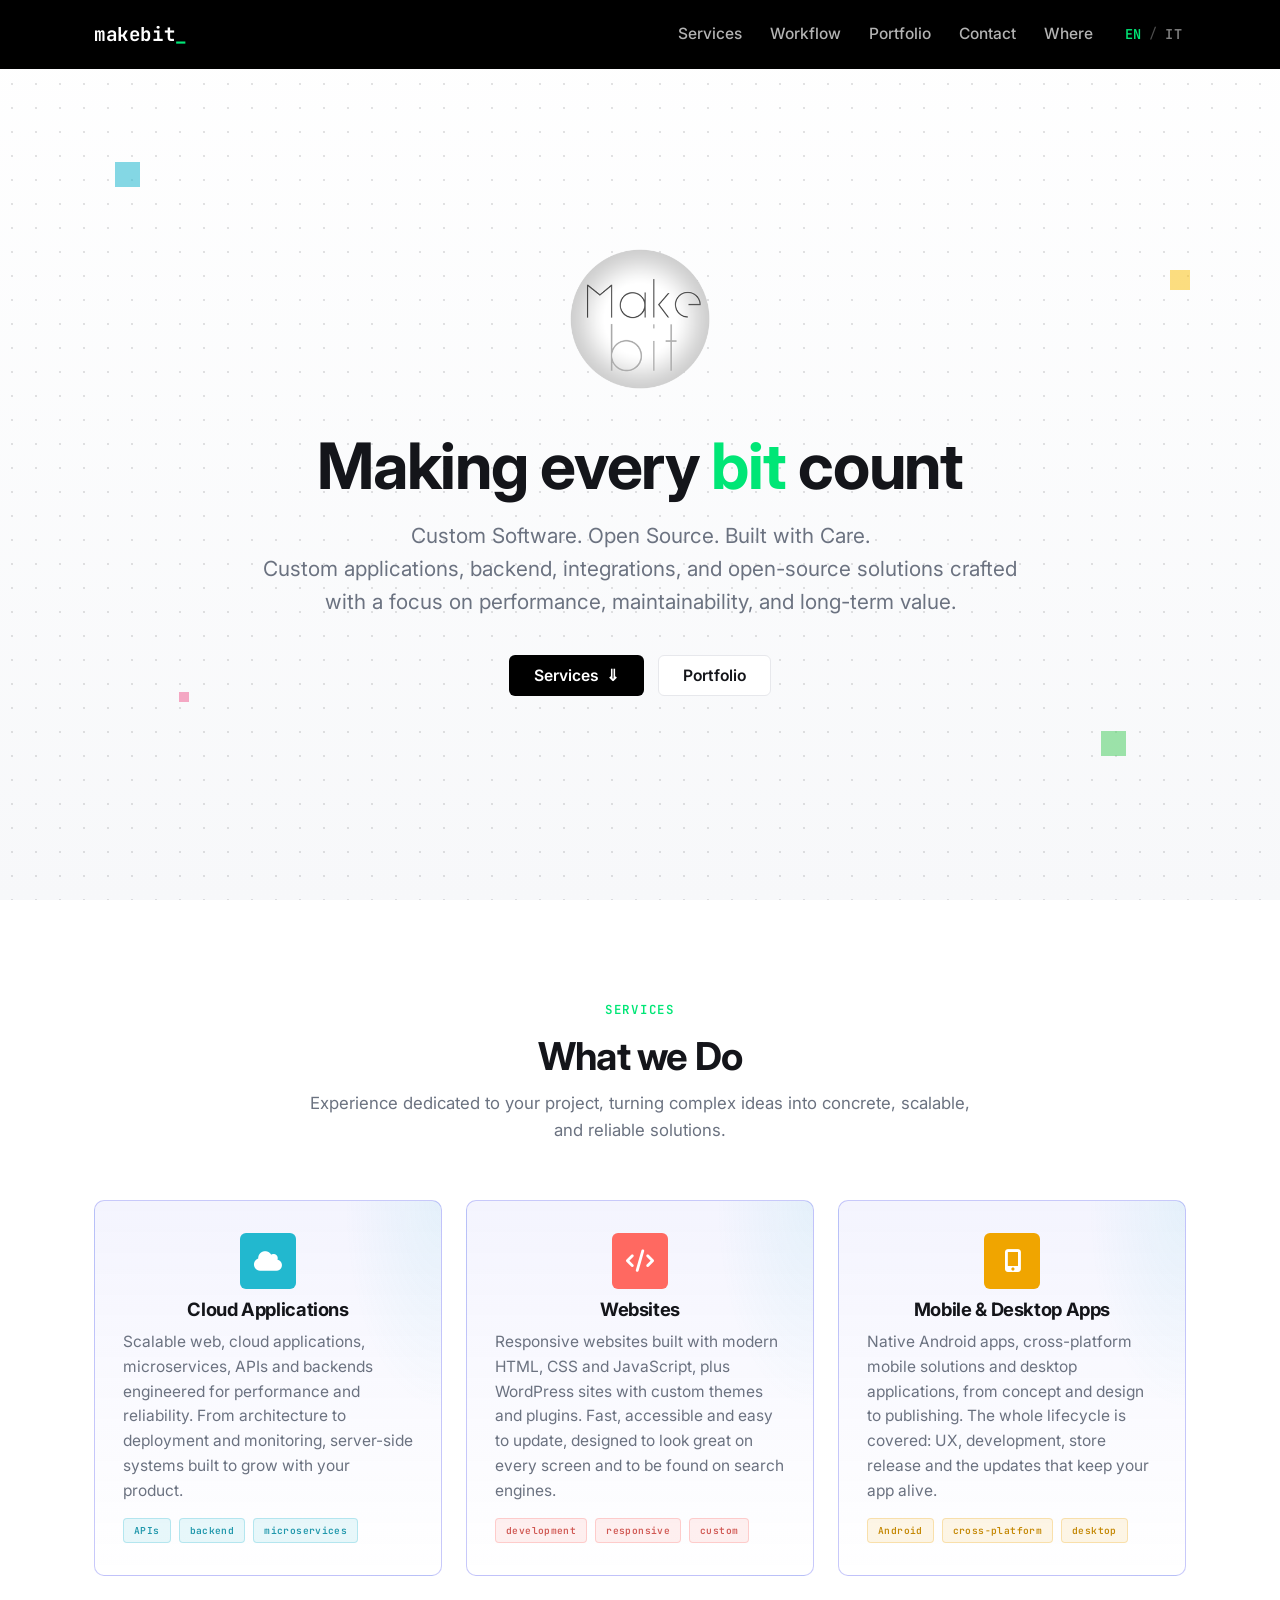
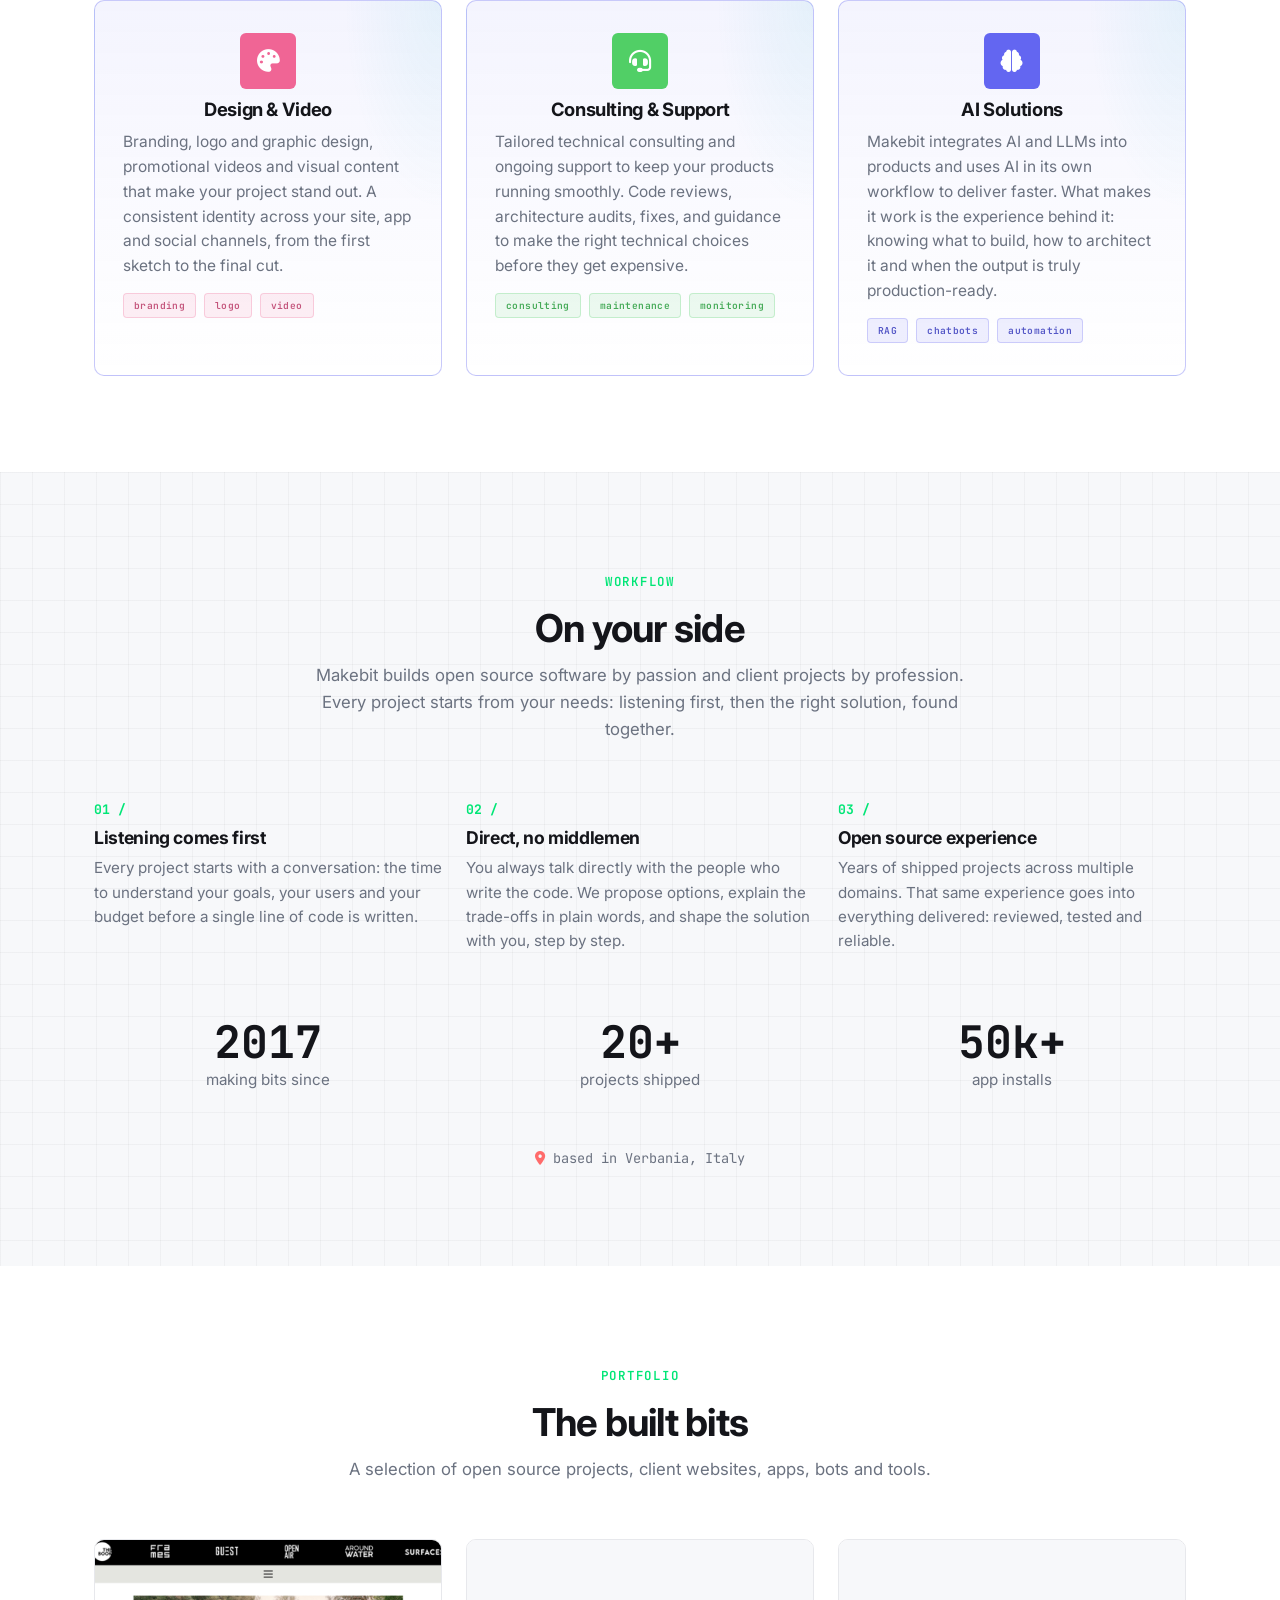
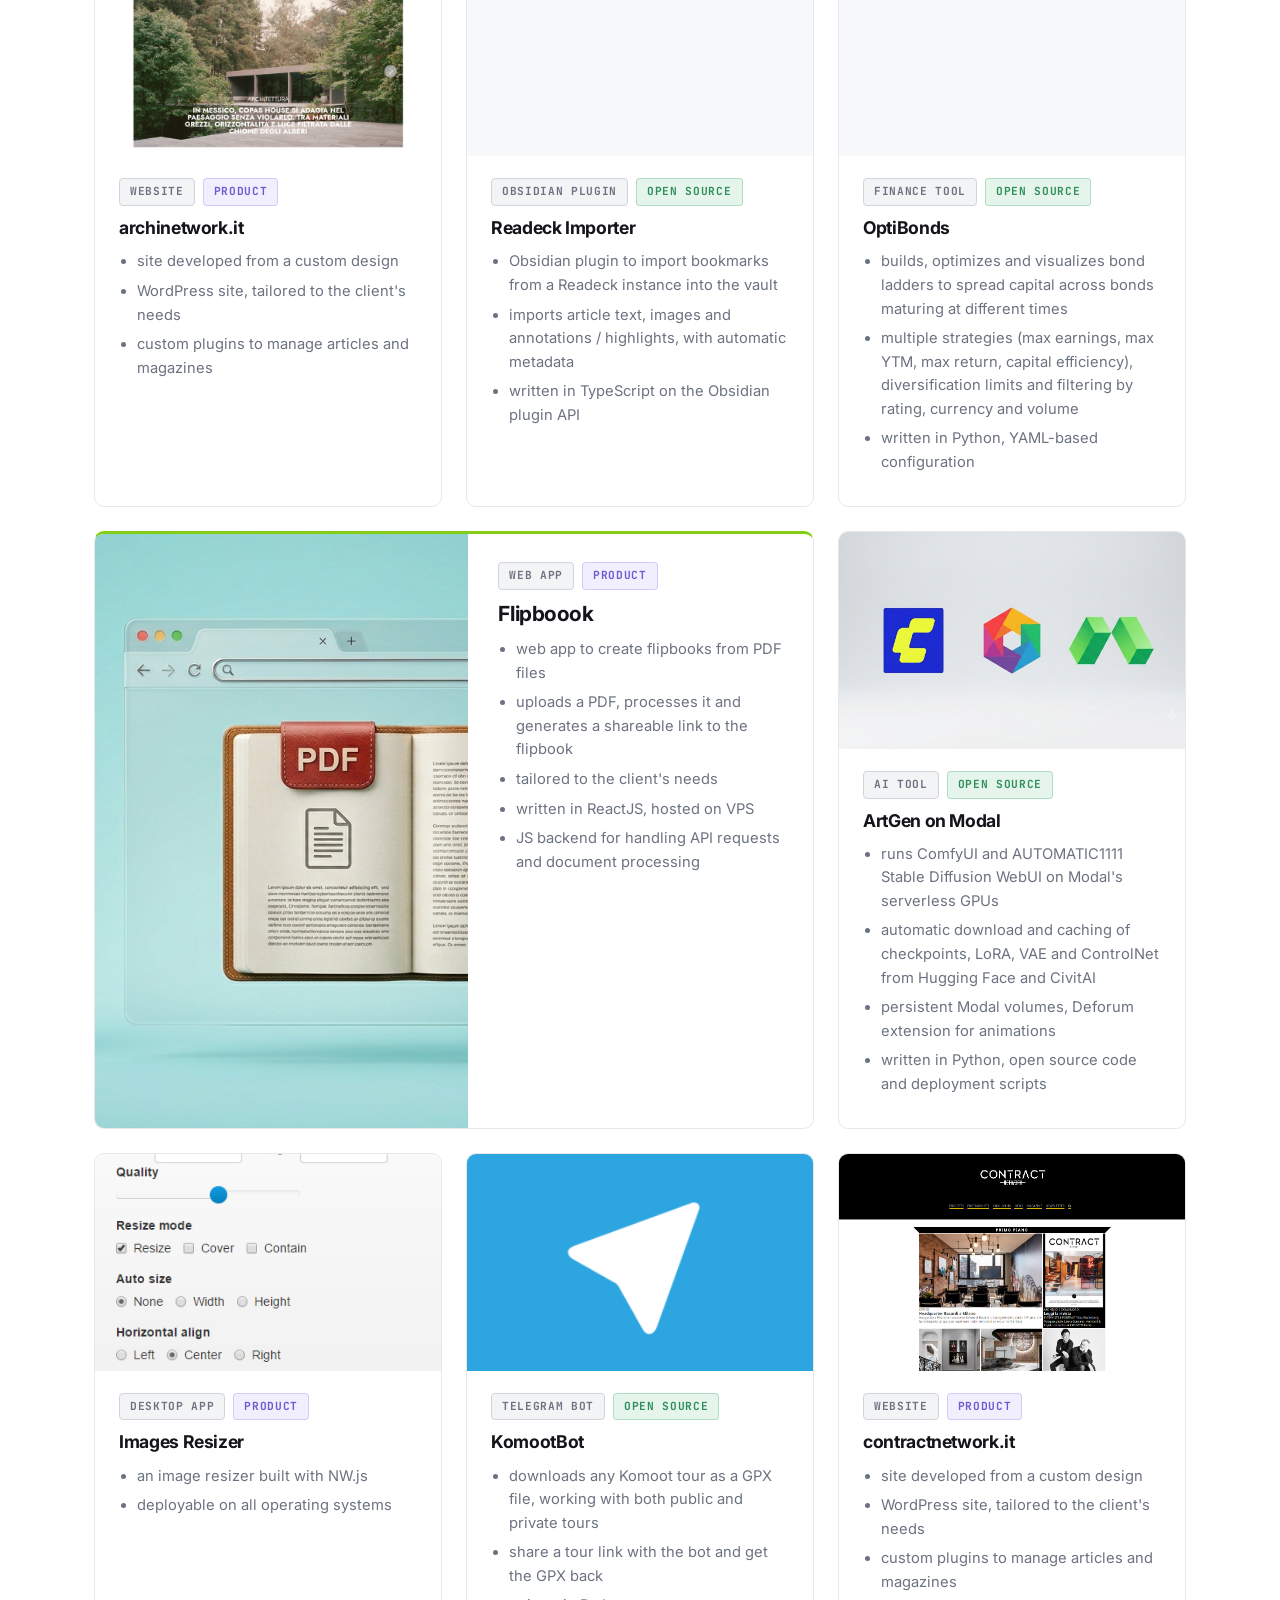
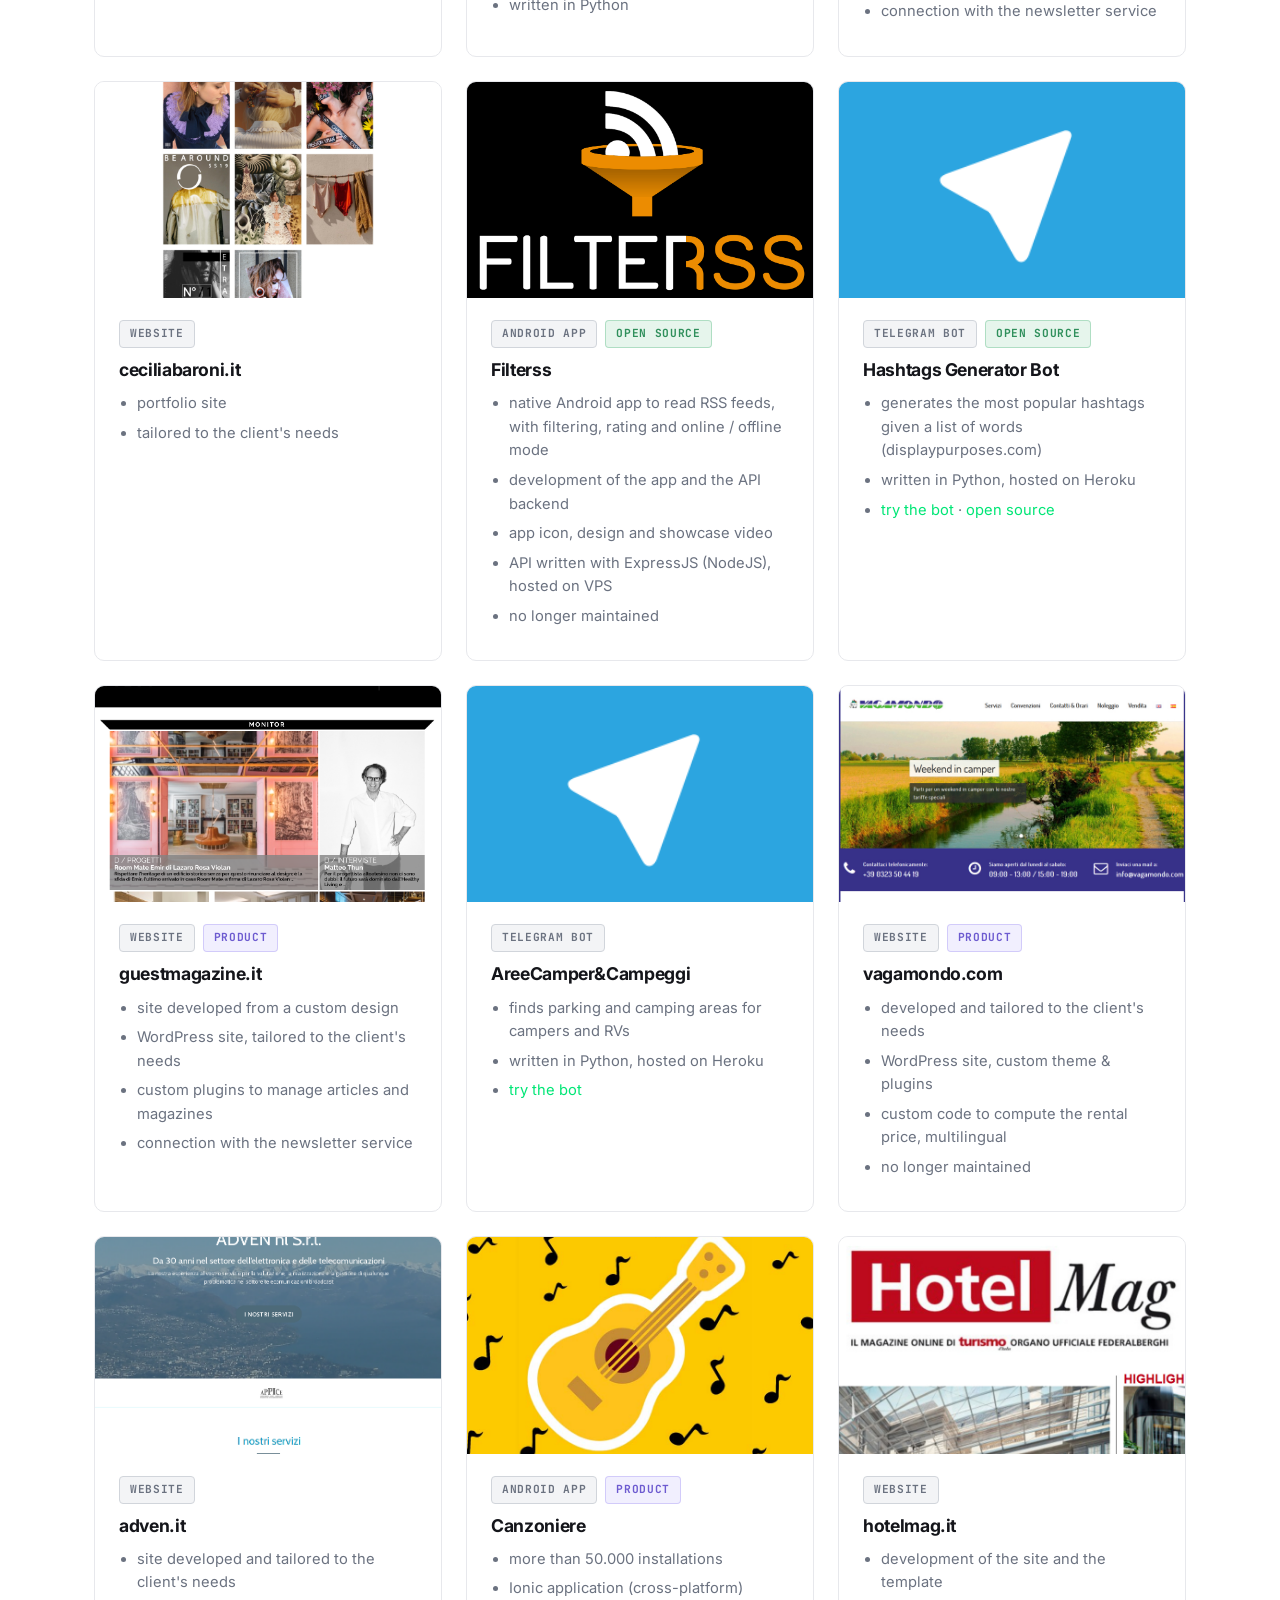
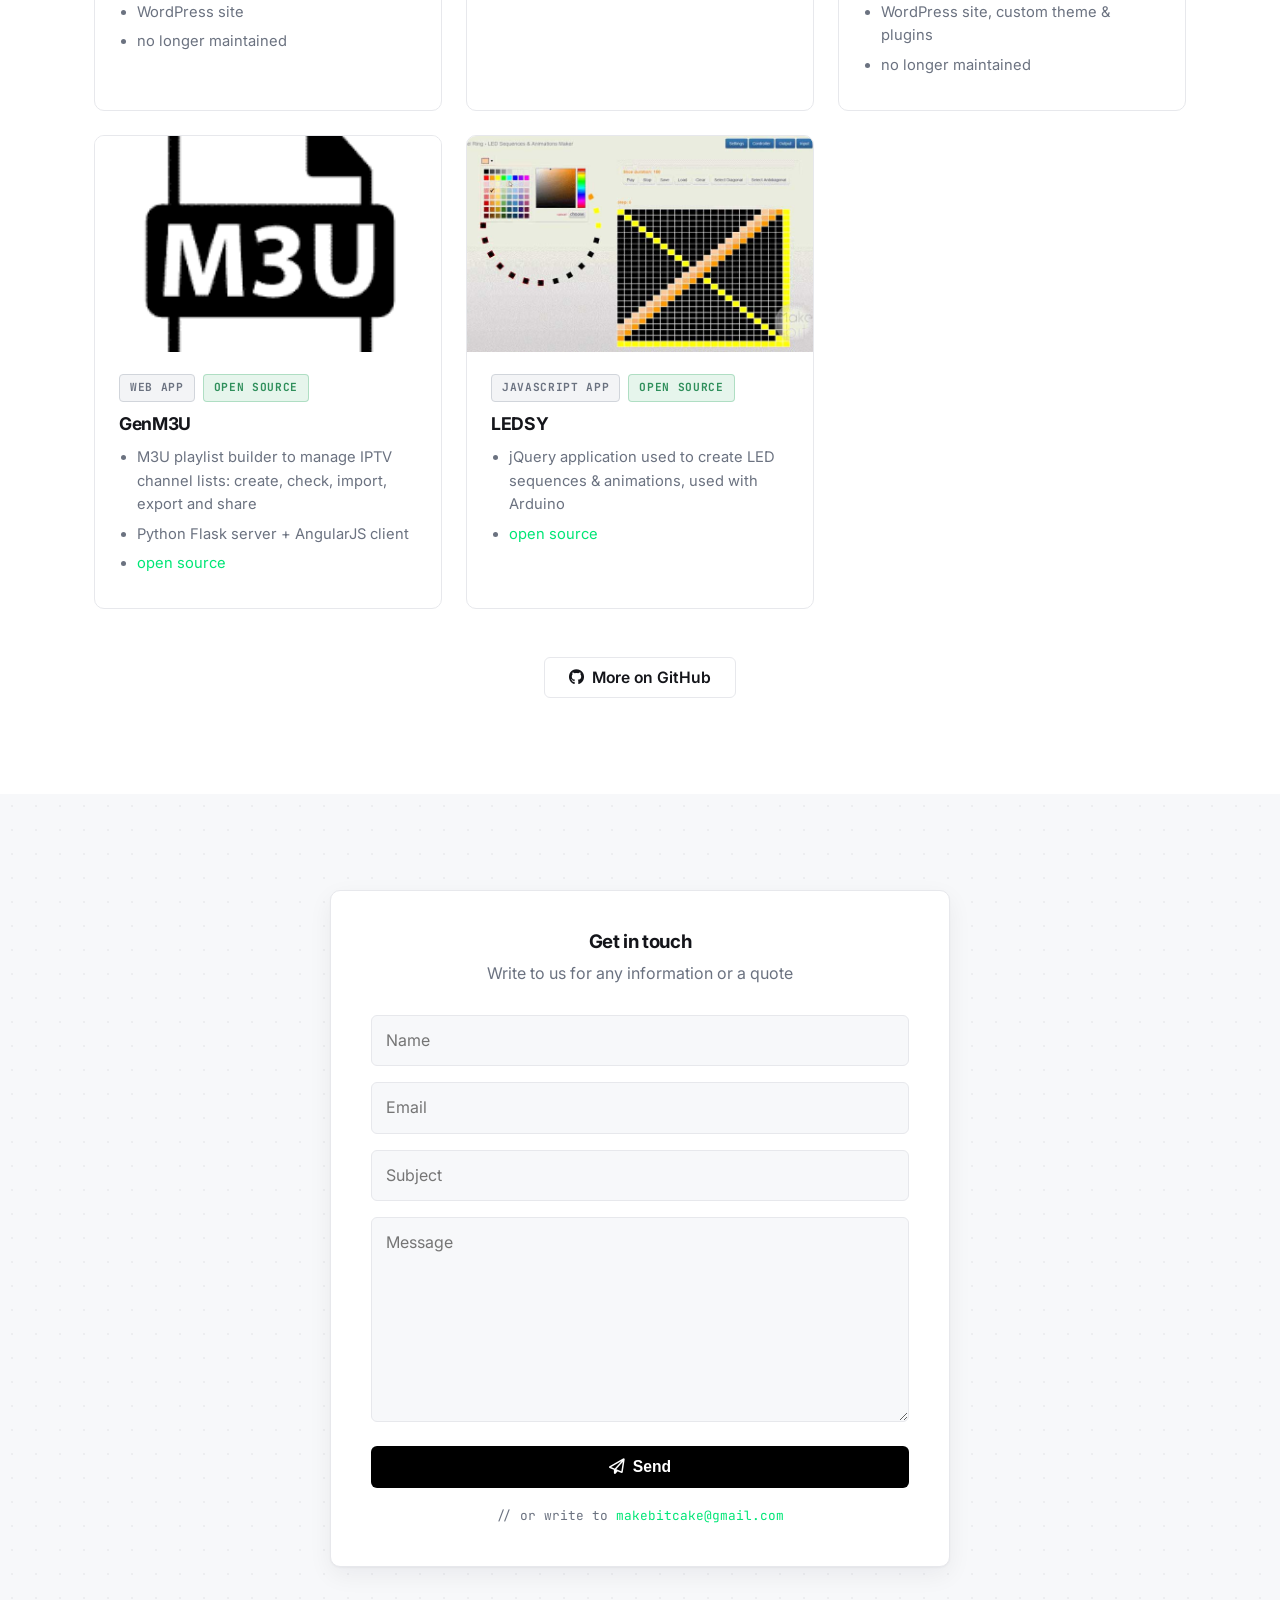
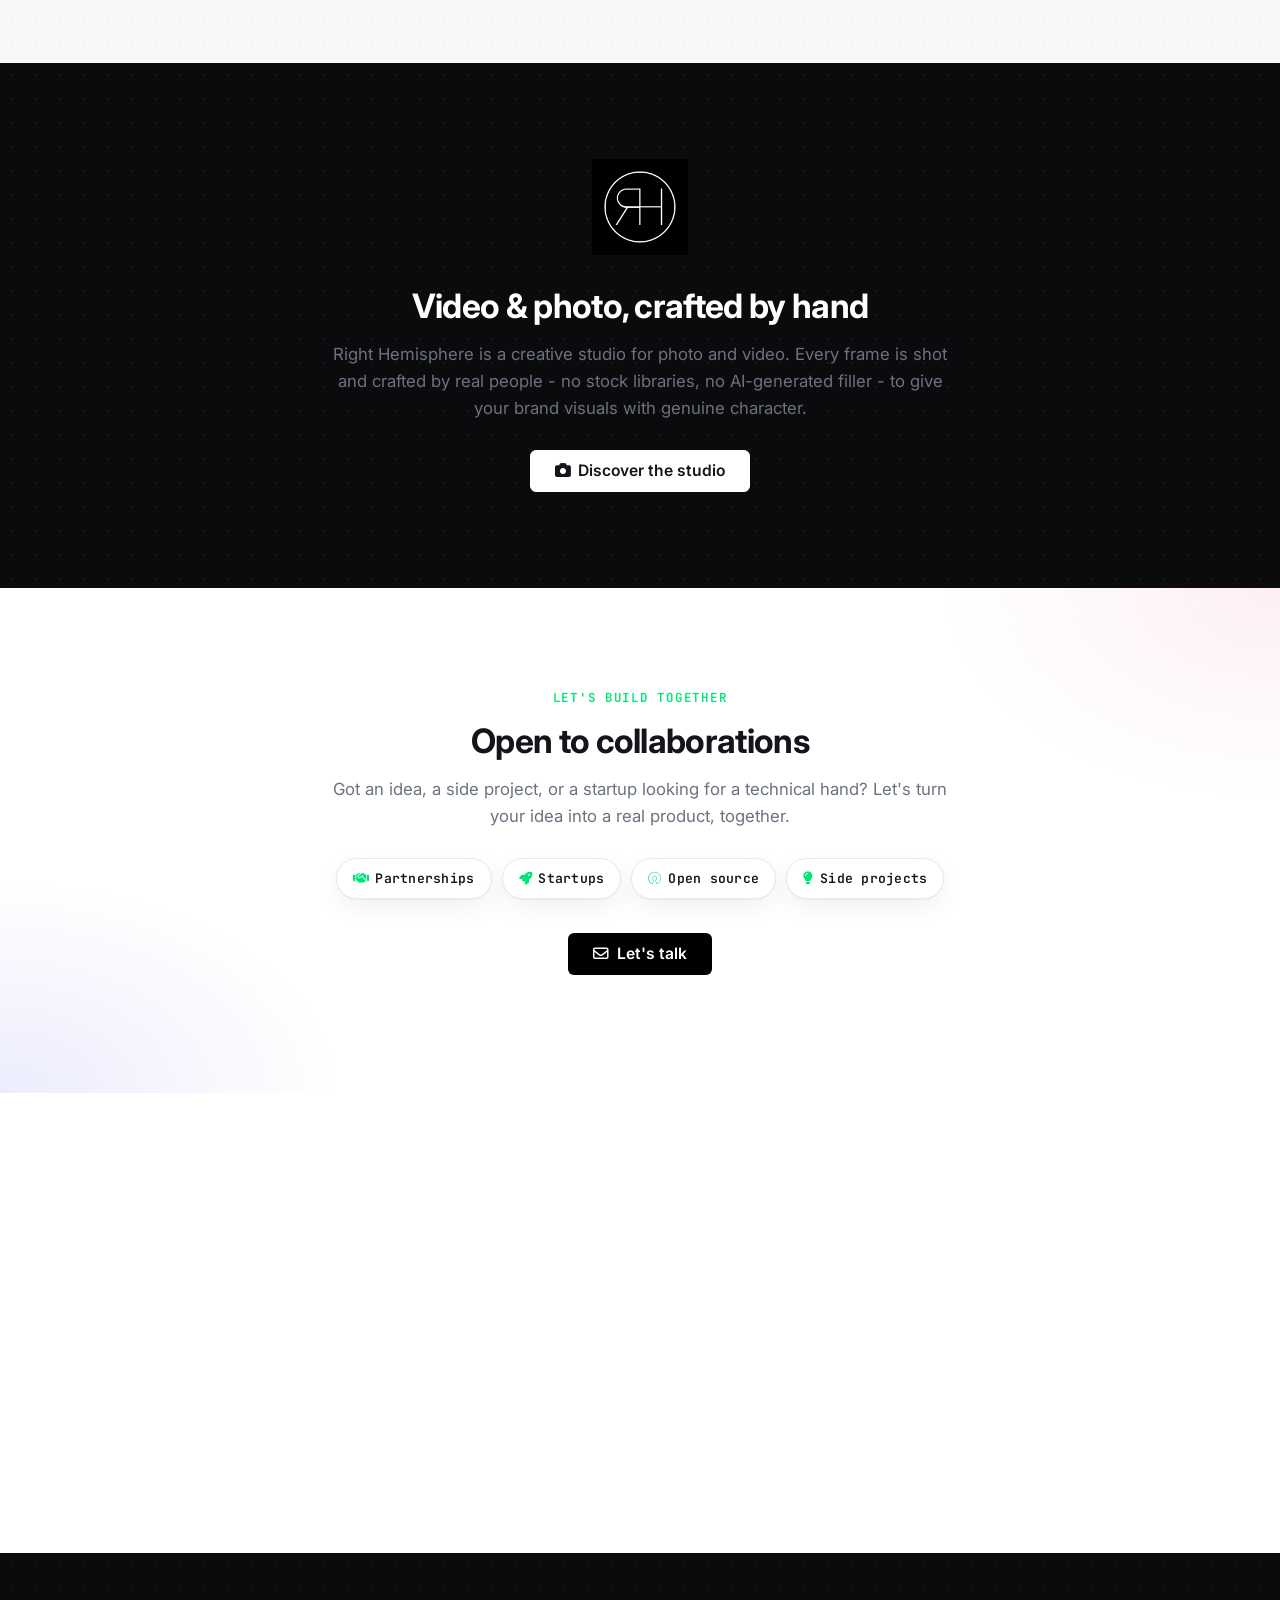
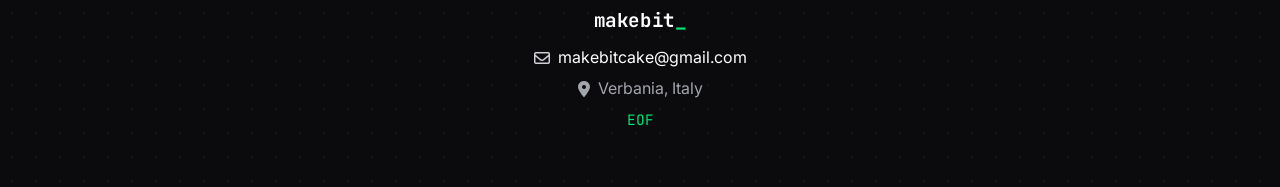
==== commit 5950be30: "feat: add language switcher functionality and update texts" ====
--- a/index.html
+++ b/index.html
@@ -5,7 +5,7 @@
 	<meta charset="utf-8">
 	<meta name="viewport" content="width=device-width, initial-scale=1">
 
-	<title>Makebit · Custom Software, Web &amp; App Development in Verbania</title>
+	<title>Makebit · Software, Web &amp; App Development in Verbania</title>
 	<meta name="description" content="Makebit is an independent software studio in Verbania, Italy, building custom websites, mobile and desktop apps, cloud applications and open source software for clients worldwide.">
 	<meta name="author" content="Makebit">
 	<meta name="robots" content="index, follow, max-image-preview:large, max-snippet:-1, max-video-preview:-1">
@@ -20,7 +20,7 @@
 	<!-- Open Graph -->
 	<meta property="og:type" content="website">
 	<meta property="og:site_name" content="Makebit">
-	<meta property="og:title" content="Makebit · Custom Software, Web &amp; App Development">
+	<meta property="og:title" content="Makebit · Software, Web &amp; App Development">
 	<meta property="og:description" content="Independent software studio in Verbania, Italy. Custom websites, mobile and desktop apps, cloud applications and open source software.">
 	<meta property="og:url" content="https://makeb.it/">
 	<meta property="og:image" content="https://makeb.it/assets/img/makebit.png">
@@ -30,7 +30,7 @@
 
 	<!-- Twitter -->
 	<meta name="twitter:card" content="summary">
-	<meta name="twitter:title" content="Makebit · Custom Software, Web &amp; App Development">
+	<meta name="twitter:title" content="Makebit · Software, Web &amp; App Development">
 	<meta name="twitter:description" content="Independent software studio in Verbania, Italy. Custom websites, mobile and desktop apps, cloud applications and open source software.">
 	<meta name="twitter:image" content="https://makeb.it/assets/img/makebit.png">
 	<meta name="twitter:image:alt" content="Makebit logo">
@@ -128,6 +128,11 @@
 				<li><a href="#portfolio"><l en="Portfolio" it="Portfolio"></l></a></li>
 				<li><a href="#callout"><l en="Contact" it="Contatti"></l></a></li>
 				<li><a href="#map"><l en="Where" it="Dove"></l></a></li>
+				<li class="navbar__lang" role="group" aria-label="Language">
+					<button type="button" class="lang-btn" data-lang="en" aria-pressed="false">EN</button>
+					<span class="lang-sep" aria-hidden="true">/</span>
+					<button type="button" class="lang-btn" data-lang="it" aria-pressed="false">IT</button>
+				</li>
 			</ul>
 		</div>
 	</nav>
@@ -140,10 +145,9 @@
 		<span class="hero__bit hero__bit--4" aria-hidden="true"></span>
 		<div class="hero__inner">
 			<img class="hero__logo" src="/assets/img/makebit.png" alt="Makebit — software development studio in Verbania, Italy" fetchpriority="high" width="270" height="270">
-			<h1><l en='<span class="accent">Making</span> every <span class="accent">bit</span> count'
-				it='Valore a ogni <span class="accent">bit</span>'><span class="accent">Making</span> every <span class="accent">bit</span> count</l></h1>
-			<p class="hero__tagline"><l en="Independent software development, open source at heart. <br> Websites, apps and software for your projects, crafted in Verbania, Italy."
-				it="Sviluppo software indipendente, open source nel cuore. <br> Siti, app e software per i tuoi progetti, crafted in Verbania.">Independent software development, open source at heart. <br> Websites, apps and software for your projects, crafted in Verbania, Italy.</l></p>
+			<h1>Making every <span class="accent">bit</span> count</h1>
+			<p class="hero__tagline"><l en="Custom Software. Open Source. Built with Care. <br> Custom applications, backend, integrations, and open-source solutions crafted with a focus on performance, maintainability, and long-term value."
+				it="Custom software. Open Source. Realizzato con cura. <br> Applicazioni personalizzate, sistemi backend, integrazioni e soluzioni open-source realizzate con un focus su prestazioni e valore a lungo termine."></l></p>
 			<div class="hero__cta">
 				<a href="#services" class="btn btn-primary"><l en="Services" it="Servizi"></l> &#8659;</a>
 				<a href="#portfolio" class="btn btn-white"><l en="Portfolio" it="Portfolio"></l></a>
@@ -156,16 +160,16 @@
 		<div class="container">
 			<div class="section-head reveal">
 				<span class="eyebrow"><l en="Services" it="Servizi"></l></span>
-				<h2><l en="Makebit Services" it="Servizi">Makebit Services</l></h2>
-				<p><l en="Experience, applied to your project."
-					it="Esperienza applicata al tuo progetto."></l></p>
+				<h2><l en="What we Do" it="Cosa facciamo">What we Do</l></h2>
+				<p><l en="Experience dedicated to your project, turning complex ideas into concrete, scalable, and reliable solutions."
+					it="Esperienza messa al servizio del tuo progetto, per trasformare idee complesse in soluzioni concrete, scalabili e affidabili."></l></p>
 			</div>
 			<div class="grid grid--services">
 				<div class="service-card reveal" style="--c:#22b8cf">
 					<span class="service-card__icon" style="--c:#22b8cf"><i class="fa-solid fa-cloud"></i></span>
 					<h3><l en="Cloud Applications" it="Applicazioni Cloud"></l></h3>
 					<p><l en="Scalable web, cloud applications, microservices, APIs and backends engineered for performance and reliability. From architecture to deployment and monitoring, server-side systems built to grow with your product."
-						it="Applicazioni web e cloud scalabili, microservizi, APIs e backend progettati per prestazioni e affidabilità. Dall'architettura al deploy e al monitoraggio, sistemi server-side costruiti per crescere con il tuo prodotto."></l></p>
+						it="Applicazioni web e cloud scalabili, microservizi, API e backend progettati per prestazioni e affidabilità. Dall'architettura al deploy e al monitoraggio, sistemi server-side costruiti per crescere con il tuo prodotto."></l></p>
 					<div class="chips" aria-hidden="true">
 						<span class="chip">APIs</span>
 						<span class="chip">backend</span>
@@ -176,7 +180,7 @@
 					<span class="service-card__icon" style="--c:#FF6961"><i class="fa-solid fa-code"></i></span>
 					<h3><l en="Websites" it="Siti Web"></l></h3>
 					<p><l en="Responsive websites built with modern HTML, CSS and JavaScript, plus WordPress sites with custom themes and plugins. Fast, accessible and easy to update, designed to look great on every screen and to be found on search engines."
-						it="Siti web responsive realizzati con HTML, CSS e JavaScript moderni, oltre a siti WordPress con temi e plugin su misura. Veloci, accessibili e facili da aggiornare, pensati per rendere su ogni schermo e farsi trovare sui motori di ricerca."></l></p>
+						it="Siti web responsive realizzati con HTML, CSS e JavaScript moderni, oltre a siti WordPress con temi e plugin su misura. Veloci, accessibili e facili da aggiornare, pensati per essere visualizzati su ogni schermo e farsi trovare sui motori di ricerca."></l></p>
 					<div class="chips" aria-hidden="true">
 						<span class="chip">development</span>
 						<span class="chip">responsive</span>
@@ -208,8 +212,8 @@
 				<div class="service-card reveal" style="--c:#51cf66">
 					<span class="service-card__icon" style="--c:#51cf66"><i class="fa-solid fa-headset"></i></span>
 					<h3><l en="Consulting &amp; Support" it="Consulenza &amp; Assistenza"></l></h3>
-					<p><l en="Tailored technical consulting and ongoing support to keep your products running smoothly. Code reviews, architecture audits, fixes for what breaks and guidance to make the right technical choices before they get expensive."
-						it="Consulenza tecnica su misura e assistenza continuativa per mantenere i tuoi prodotti sempre efficienti. Revisione del codice, verifica delle architetture, riparazione di ciò che si rompe e supporto per fare le scelte giuste prima che diventino costose."></l></p>
+					<p><l en="Tailored technical consulting and ongoing support to keep your products running smoothly. Code reviews, architecture audits, fixes, and guidance to make the right technical choices before they get expensive."
+						it="Consulenza tecnica su misura e assistenza continuativa per mantenere i tuoi prodotti sempre efficienti. Revisione del codice, verifica delle architetture, fix, e supporto per fare le scelte giuste prima che diventino costose."></l></p>
 					<div class="chips" aria-hidden="true">
 						<span class="chip">consulting</span>
 						<span class="chip">maintenance</span>
@@ -237,8 +241,8 @@
 			<div class="section-head reveal">
 				<span class="eyebrow"><l en="Workflow" it="Workflow"></l></span>
 				<h2><l en="On your side" it="Al tuo fianco">On your side</l></h2>
-				<p><l en="Makebit builds open source software by passion and client projects by profession<br>Every project starts from your needs: listening first, then the right solution, found together."
-					it="Makebit costruisce software open source per passione e progetti per i clienti per professione<br>Ogni progetto parte dalle tue esigenze: prima l'ascolto, poi la soluzione giusta, trovata insieme."></l></p>
+				<p><l en="Makebit builds open source software by passion and client projects by profession. Every project starts from your needs: listening first, then the right solution, found together."
+					it="Makebit costruisce software open source per passione e progetti per i clienti per professione. Ogni progetto parte dalle tue esigenze: prima l'ascolto, poi la soluzione giusta, trovata insieme."></l></p>
 			</div>
 			<div class="pillars">
 				<div class="pillar reveal">
@@ -249,8 +253,8 @@
 				</div>
 				<div class="pillar reveal">
 					<span class="pillar__num">02 /</span>
-					<h3><l en="Direct, no middlemen" it="Diretto, senza intermediari"></l></h3>
-					<p><l en="You always talk directly with who writes the code. Options are proposed, trade-offs explained in plain words, and the solution takes shape with you, step by step."
+					<h3><l en="Direct, no middlemen" it="Senza intermediari"></l></h3>
+					<p><l en="You always talk directly with the people who write the code. We propose options, explain the trade-offs in plain words, and shape the solution with you, step by step."
 						it="Parli sempre direttamente con chi scrive il codice. Vengono proposte opzioni, spiegati pro e contro con parole semplici, e la soluzione prende forma con te, passo dopo passo."></l></p>
 				</div>
 				<div class="pillar reveal">
@@ -274,8 +278,10 @@
 					<span class="stat__label"><l en="app installs" it="installazioni delle app"></l></span>
 				</div>
 			</div>
-			<p class="location-line reveal"><i class="fa-solid fa-location-dot"></i> <l en="based in Verbania, Italy - working with clients everywhere"
-				it="con base a Verbania - al lavoro con clienti ovunque"></l></p>
+			<p class="location-line reveal">
+				<i class="fa-solid fa-location-dot"></i>
+				<l en="based in Verbania, Italy" it="con base a Verbania"></l>
+			</p>
 		</div>
 	</section>
 
@@ -301,7 +307,7 @@
 						<h3 class="work-card__title"><a class="work-card__title-link" href="http://www.archinetwork.it/" target="_blank" rel="noopener">archinetwork.it</a></h3>
 						<ul>
 							<li>site developed from a custom design</li>
-							<li>wordpress site, personalized on the client needs</li>
+							<li>WordPress site, tailored to the client's needs</li>
 							<li>custom plugins to manage articles and magazines</li>
 						</ul>
 					</div>
@@ -356,7 +362,7 @@
 						<ul>
 							<li>web app to create flipbooks from PDF files</li>
 							<li>uploads a PDF, processes it and generates a shareable link to the flipbook</li>
-							<li>customized on the client needs</li>
+							<li>tailored to the client's needs</li>
 							<li>written in ReactJS, hosted on VPS</li>
 							<li>JS backend for handling API requests and document processing</li>
 						</ul>
@@ -394,8 +400,8 @@
 						</div>
 						<h3 class="work-card__title"><a class="work-card__title-link" href="#" target="_blank" rel="noopener">Images Resizer</a></h3>
 						<ul>
-							<li>an images resizer made with NW.js</li>
-							<li>deployable on all OSs</li>
+							<li>an image resizer built with NW.js</li>
+							<li>deployable on all operating systems</li>
 						</ul>
 					</div>
 				</article>
@@ -432,8 +438,8 @@
 						</div>
 						<h3 class="work-card__title"><a class="work-card__title-link" href="http://www.contractnetwork.it/" target="_blank" rel="noopener">contractnetwork.it</a></h3>
 						<ul>
-							<li>site developed from a given custom design</li>
-							<li>wordpress site, personalized on the client needs</li>
+							<li>site developed from a custom design</li>
+							<li>WordPress site, tailored to the client's needs</li>
 							<li>custom plugins to manage articles and magazines</li>
 							<li>connection with the newsletter service</li>
 						</ul>
@@ -451,7 +457,7 @@
 						<h3 class="work-card__title"><a class="work-card__title-link" href="http://ceciliabaroni.it/" target="_blank" rel="noopener">ceciliabaroni.it</a></h3>
 						<ul>
 							<li>portfolio site</li>
-							<li>personalized on the client needs</li>
+							<li>tailored to the client's needs</li>
 						</ul>
 					</div>
 				</article>
@@ -467,11 +473,11 @@
 						</div>
 						<h3 class="work-card__title"><a class="work-card__title-link" href="https://github.com/makebit/FilterssApp" target="_blank" rel="noopener">Filterss</a></h3>
 						<ul>
-							<li>native Android app to read RSS feeds with filtering, rating, online / offline mode</li>
-							<li>development of the app code and API backend</li>
+							<li>native Android app to read RSS feeds, with filtering, rating and online / offline mode</li>
+							<li>development of the app and the API backend</li>
 							<li>app icon, design and showcase video</li>
 							<li>API written with ExpressJS (NodeJS), hosted on VPS</li>
-							<li>not more maintained</li>
+							<li>no longer maintained</li>
 						</ul>
 					</div>
 				</article>
@@ -505,8 +511,8 @@
 						</div>
 						<h3 class="work-card__title"><a class="work-card__title-link" href="http://www.guestmagazine.it/" target="_blank" rel="noopener">guestmagazine.it</a></h3>
 						<ul>
-							<li>site developed from a given custom design</li>
-							<li>wordpress site, personalized on the client needs</li>
+							<li>site developed from a custom design</li>
+							<li>WordPress site, tailored to the client's needs</li>
 							<li>custom plugins to manage articles and magazines</li>
 							<li>connection with the newsletter service</li>
 						</ul>
@@ -523,7 +529,7 @@
 						</div>
 						<h3 class="work-card__title"><a class="work-card__title-link" href="https://telegram.me/AreeCamperECampeggiBot" target="_blank" rel="noopener">AreeCamper&amp;Campeggi</a></h3>
 						<ul>
-							<li>finds parking areas and camping for campers and RV vehicles</li>
+							<li>finds parking and camping areas for campers and RVs</li>
 							<li>written in Python, hosted on Heroku</li>
 							<li><a href="https://telegram.me/AreeCamperECampeggiBot">try the bot</a></li>
 						</ul>
@@ -541,10 +547,10 @@
 						</div>
 						<h3 class="work-card__title"><a class="work-card__title-link" href="http://vagamondo.com" target="_blank" rel="noopener">vagamondo.com</a></h3>
 						<ul>
-							<li>developed and personalized on the client needs</li>
-							<li>wordpress site, custom theme &amp; plugins</li>
-							<li>custom code to compute the rent price, multilanguage</li>
-							<li>not more maintained</li>
+							<li>developed and tailored to the client's needs</li>
+							<li>WordPress site, custom theme &amp; plugins</li>
+							<li>custom code to compute the rental price, multilingual</li>
+							<li>no longer maintained</li>
 						</ul>
 					</div>
 				</article>
@@ -559,9 +565,9 @@
 						</div>
 						<h3 class="work-card__title"><a class="work-card__title-link" href="http://vagamondo.com" target="_blank" rel="noopener">adven.it</a></h3>
 						<ul>
-							<li>site developed and personalized on the client needs</li>
-							<li>wordpress site</li>
-							<li>not more maintained</li>
+							<li>site developed and tailored to the client's needs</li>
+							<li>WordPress site</li>
+							<li>no longer maintained</li>
 						</ul>
 					</div>
 				</article>
@@ -578,7 +584,7 @@
 						<h3 class="work-card__title"><a class="work-card__title-link" href="https://play.google.com/store/apps/details?id=com.makebitapps.canzoniere" target="_blank" rel="noopener">Canzoniere</a></h3>
 						<ul>
 							<li>more than 50.000 installations</li>
-							<li>Ionic application (cross platform)</li>
+							<li>Ionic application (cross-platform)</li>
 						</ul>
 					</div>
 				</article>
@@ -594,8 +600,8 @@
 						<h3 class="work-card__title">hotelmag.it</h3>
 						<ul>
 							<li>development of the site and the template</li>
-							<li>wordpress site, custom theme &amp; plugins</li>
-							<li>not more maintained</li>
+							<li>WordPress site, custom theme &amp; plugins</li>
+							<li>no longer maintained</li>
 						</ul>
 					</div>
 				</article>
@@ -618,7 +624,24 @@
 					</div>
 				</article>
 
-				<article class="work-card reveal" style="--c:#2f9e44">
+				<article class="work-card reveal" style="--c:#1c7ed6">
+					<a class="work-card__media" href="https://github.com/makebit/Neopixel-Ring-LED-Sequences-and-Animations-Maker" target="_blank" rel="noopener">
+						<img loading="lazy" decoding="async" src="/assets/img/works/ledsy.jpg" alt="LEDSY">
+					</a>
+					<div class="work-card__body">
+						<div class="work-card__tags">
+							<span class="work-card__tag">JavaScript App</span>
+							<span class="work-card__tag work-card__tag--oss">Open source</span>
+						</div>
+						<h3 class="work-card__title"><a class="work-card__title-link" href="https://github.com/makebit/Neopixel-Ring-LED-Sequences-and-Animations-Maker" target="_blank" rel="noopener">LEDSY</a></h3>
+						<ul>
+							<li>jQuery application used to create LED sequences &amp; animations, used with Arduino</li>
+							<li><a href="https://github.com/makebit/Neopixel-Ring-LED-Sequences-and-Animations-Maker">open source</a></li>
+						</ul>
+					</div>
+				</article>
+
+				<!-- <article class="work-card reveal" style="--c:#2f9e44">
 					<a class="work-card__media" href="https://play.google.com/store/apps/details?id=com.makebitapps.remotecontrolforslides" target="_blank" rel="noopener">
 						<img loading="lazy" decoding="async" src="/assets/img/works/telecomando-presentazioni.jpg" alt="Telecomando Presentazioni">
 					</a>
@@ -629,7 +652,7 @@
 						<h3 class="work-card__title"><a class="work-card__title-link" href="https://play.google.com/store/apps/details?id=com.makebitapps.remotecontrolforslides" target="_blank" rel="noopener">Telecomando Presentazioni</a></h3>
 						<ul>
 							<li>Android app used as a remote controller for slides</li>
-							<li>multiplatform Java server developed</li>
+							<li>cross-platform Java server</li>
 							<li><a href="https://makeb.it/static/telecomando-presentazioni/en/">tutorial</a></li>
 						</ul>
 					</div>
@@ -637,14 +660,14 @@
 
 				<article class="work-card reveal" style="--c:#da2723">
 					<a class="work-card__media" href="#" target="_blank" rel="noopener">
-						<img loading="lazy" decoding="async" src="/assets/img/works/youtubetomp3.jpg" alt="Youtube to Mp3">
+						<img loading="lazy" decoding="async" src="/assets/img/works/youtubetomp3.jpg" alt="YouTube to MP3">
 					</a>
 					<div class="work-card__body">
 						<div class="work-card__tags">
 							<span class="work-card__tag">Android App</span>
 							<span class="work-card__tag work-card__tag--oss">Open source</span>
 						</div>
-						<h3 class="work-card__title">Youtube to Mp3</h3>
+						<h3 class="work-card__title">YouTube to MP3</h3>
 						<ul>
 							<li>Android native application</li>
 							<li>works with yt-download.org</li>
@@ -664,7 +687,7 @@
 						<h3 class="work-card__title"><a class="work-card__title-link" href="http://www.vagamondo.com/preventivo/" target="_blank" rel="noopener">Vagamondo Preventivo</a></h3>
 						<ul>
 							<li>online application used to compute rental prices</li>
-							<li>not more maintained</li>
+							<li>no longer maintained</li>
 						</ul>
 					</div>
 				</article>
@@ -680,7 +703,7 @@
 						<h3 class="work-card__title">F-AllDebrid</h3>
 						<ul>
 							<li>Firefox plugin to use the AllDebrid service</li>
-							<li>not more maintained</li>
+							<li>no longer maintained</li>
 						</ul>
 					</div>
 				</article>
@@ -695,8 +718,8 @@
 						</div>
 						<h3 class="work-card__title">sooftware.it</h3>
 						<ul>
-							<li>wordpress blog about software: theory, concepts, strategies and tricks</li>
-							<li>not more maintained</li>
+							<li>WordPress blog about software: theory, concepts, strategies and tricks</li>
+							<li>no longer maintained</li>
 						</ul>
 					</div>
 				</article>
@@ -712,27 +735,10 @@
 						<h3 class="work-card__title">Amenoblues</h3>
 						<ul>
 							<li>site developed from a standard template</li>
-							<li>wordpress site, customized theme</li>
-						</ul>
-					</div>
-				</article>
-
-				<article class="work-card reveal" style="--c:#1c7ed6">
-					<a class="work-card__media" href="https://github.com/makebit/Neopixel-Ring-LED-Sequences-and-Animations-Maker" target="_blank" rel="noopener">
-						<img loading="lazy" decoding="async" src="/assets/img/works/ledsy.jpg" alt="LEDSY">
-					</a>
-					<div class="work-card__body">
-						<div class="work-card__tags">
-							<span class="work-card__tag">Javascript App</span>
-							<span class="work-card__tag work-card__tag--oss">Open source</span>
-						</div>
-						<h3 class="work-card__title"><a class="work-card__title-link" href="https://github.com/makebit/Neopixel-Ring-LED-Sequences-and-Animations-Maker" target="_blank" rel="noopener">LEDSY</a></h3>
-						<ul>
-							<li>jQuery application used to create LED sequences &amp; animations, used with Arduino</li>
-							<li><a href="https://github.com/makebit/Neopixel-Ring-LED-Sequences-and-Animations-Maker">open source</a></li>
-						</ul>
-					</div>
-				</article>
+							<li>WordPress site, customized theme</li>
+						</ul>
+					</div>
+				</article> -->
 
 			</div>
 
@@ -748,16 +754,16 @@
 	<section id="callout" class="section section--alt">
 		<div class="container">
 			<form role="form" id="form-mail" class="contact-card reveal">
-				<h3><l en="Get in touch" it="Mettiti in contatto"></l></h3>
-				<p class="sub"><l en="Write for any information or a quote" it="Scrivi per qualsiasi informazione o preventivo"></l></p>
+				<h3><l en="Get in touch" it="Contatto"></l></h3>
+				<p class="sub"><l en="Write to us for any information or a quote" it="Scrivici per qualsiasi informazione o per un preventivo"></l></p>
 
 				<div class="alert alert-success" id="mail-success" style="display: none">
 					<l en="<strong>Message sent.</strong> You will get a reply in a moment!"
 						it="<strong>Messaggio inviato.</strong> Riceverai una risposta in un attimo!"></l>
 				</div>
 				<div class="alert alert-danger" id="mail-error" style="display: none">
-					<l en="<strong>Cannot send.</strong> Please check that mail, subject and text are present."
-						it="<strong>Impossibile inviare.</strong> Controlla che mail, soggetto e testo siano presenti."></l>
+					<l en="<strong>Cannot send.</strong> Please make sure the email, subject and message are filled in."
+						it="<strong>Impossibile inviare.</strong> Controlla che email, oggetto e messaggio siano compilati."></l>
 				</div>
 				<div class="alert alert-danger" id="mail-error-net" style="display: none">
 					<l en="<strong>Something went wrong.</strong> Please write directly to: makebitcake@gmail.com"
@@ -771,7 +777,7 @@
 					<input type="email" id="email" name="email" en="Email" it="Email" required>
 				</div>
 				<div class="field">
-					<input type="text" id="subject" name="subject" en="Subject" it="Soggetto" required>
+					<input type="text" id="subject" name="subject" en="Subject" it="Oggetto" required>
 				</div>
 				<div class="field">
 					<textarea id="message" name="message" en="Message" it="Messaggio" rows="7"></textarea>
@@ -792,10 +798,11 @@
 			<a href="https://righthemisphere.it/" target="_blank" rel="noopener">
 				<img class="banner__logo" loading="lazy" decoding="async" src="/assets/img/Right_Hemipshere_Logo.jpg" alt="Right Hemisphere">
 			</a>
-			<h2><l en="Need video or photo for your website?" it="Ti serve un video o delle foto per il tuo sito?"></l></h2>
-			<p><l en="Together with Right Hemisphere, Makebit also offers photo and video production - check it out!" it="Insieme a Right Hemisphere, Makebit offre anche la realizzazione di video e foto!"></l></p>
-			<a href="https://righthemisphere.it/" class="btn btn-white" target="_blank" rel="noopener">
-				<i class="fa-solid fa-circle-info"></i> <l en="More" it="Info"></l>
+			<h2><l en="Video &amp; photo, crafted by hand" it="Video e foto, creati a mano"></l></h2>
+			<p><l en="Right Hemisphere is a creative studio for photo and video. Every frame is shot and crafted by real people - no stock libraries, no AI-generated filler - to give your brand visuals with genuine character."
+				it="Right Hemisphere è uno studio creativo per foto e video. Ogni fotogramma è girato e curato da persone reali - niente stock footage, niente contenuti generati dall'AI - per dare al tuo brand immagini dal carattere autentico."></l></p>
+			<a href="https://rhvideo.it/" class="btn btn-white" target="_blank" rel="noopener">
+				<i class="fa-solid fa-camera"></i> <l en="Discover the studio" it="Scopri lo studio"></l>
 			</a>
 		</div>
 	</section>
@@ -806,14 +813,14 @@
 			<span class="eyebrow"><l en="Let's build together" it="Costruiamo insieme"></l></span>
 			<h2><l en="Open to collaborations"
 				it="Collaborazioni"></l></h2>
-			<p><l en="Got an idea, a side project, or a startup looking for a technical hand? I'm open to teaming up with founders, creators and other makers. Let's turn your idea into something real, together."
-				it="Hai un'idea, un progetto o una startup che cerca una mano tecnica? Sono disponibile a fare squadra con founder, creativi e altri maker. Trasformiamola in qualcosa di reale insieme."></l></p>
+			<p><l en="Got an idea, a side project, or a startup looking for a technical hand? Let's turn your idea into a real product, together."
+				it="Hai un'idea, un progetto o una startup e cerchi una mano? Trasformiamola in un prodotto reale insieme."></l></p>
 
 			<ul class="banner__chips">
 				<li><i class="fa-solid fa-handshake"></i> <l en="Partnerships" it="Partnership"></l></li>
 				<li><i class="fa-solid fa-rocket"></i> <l en="Startups" it="Startup"></l></li>
 				<li><i class="fa-brands fa-osi"></i> <l en="Open source" it="Open source"></l></li>
-				<li><i class="fa-solid fa-lightbulb"></i> <l en="Side projects" it="Progetti collaterali"></l></li>
+				<li><i class="fa-solid fa-lightbulb"></i> <l en="Side projects" it="Side projects"></l></li>
 			</ul>
 
 			<div class="banner__cta">
--- a/css/main.css
+++ b/css/main.css
@@ -285,6 +285,40 @@
 	cursor: pointer;
 }
 
+/* Language selector (EN / IT) */
+.navbar__lang {
+	display: flex;
+	align-items: center;
+	gap: 4px;
+}
+
+.lang-btn {
+	background: none;
+	border: 0;
+	padding: 2px 4px;
+	font-family: var(--mono);
+	font-weight: 600;
+	font-size: .85rem;
+	letter-spacing: .02em;
+	color: rgba(255, 255, 255, .5);
+	cursor: pointer;
+	transition: color .15s ease;
+}
+
+.lang-btn:hover {
+	color: #fff;
+}
+
+.lang-btn.active {
+	color: var(--accent);
+}
+
+.lang-sep {
+	color: rgba(255, 255, 255, .3);
+	font-family: var(--mono);
+	font-size: .85rem;
+}
+
 @media (max-width: 860px) {
 	.navbar__toggle {
 		display: block;
@@ -328,6 +362,20 @@
 		margin: 14px 0;
 		justify-content: center;
 	}
+
+	.navbar__lang {
+		justify-content: center;
+		padding: 12px 24px;
+	}
+
+	.lang-btn {
+		font-size: 1rem;
+		padding: 6px 10px;
+	}
+
+	.lang-sep {
+		font-size: 1rem;
+	}
 }
 
 /* ---------- Hero ---------- */
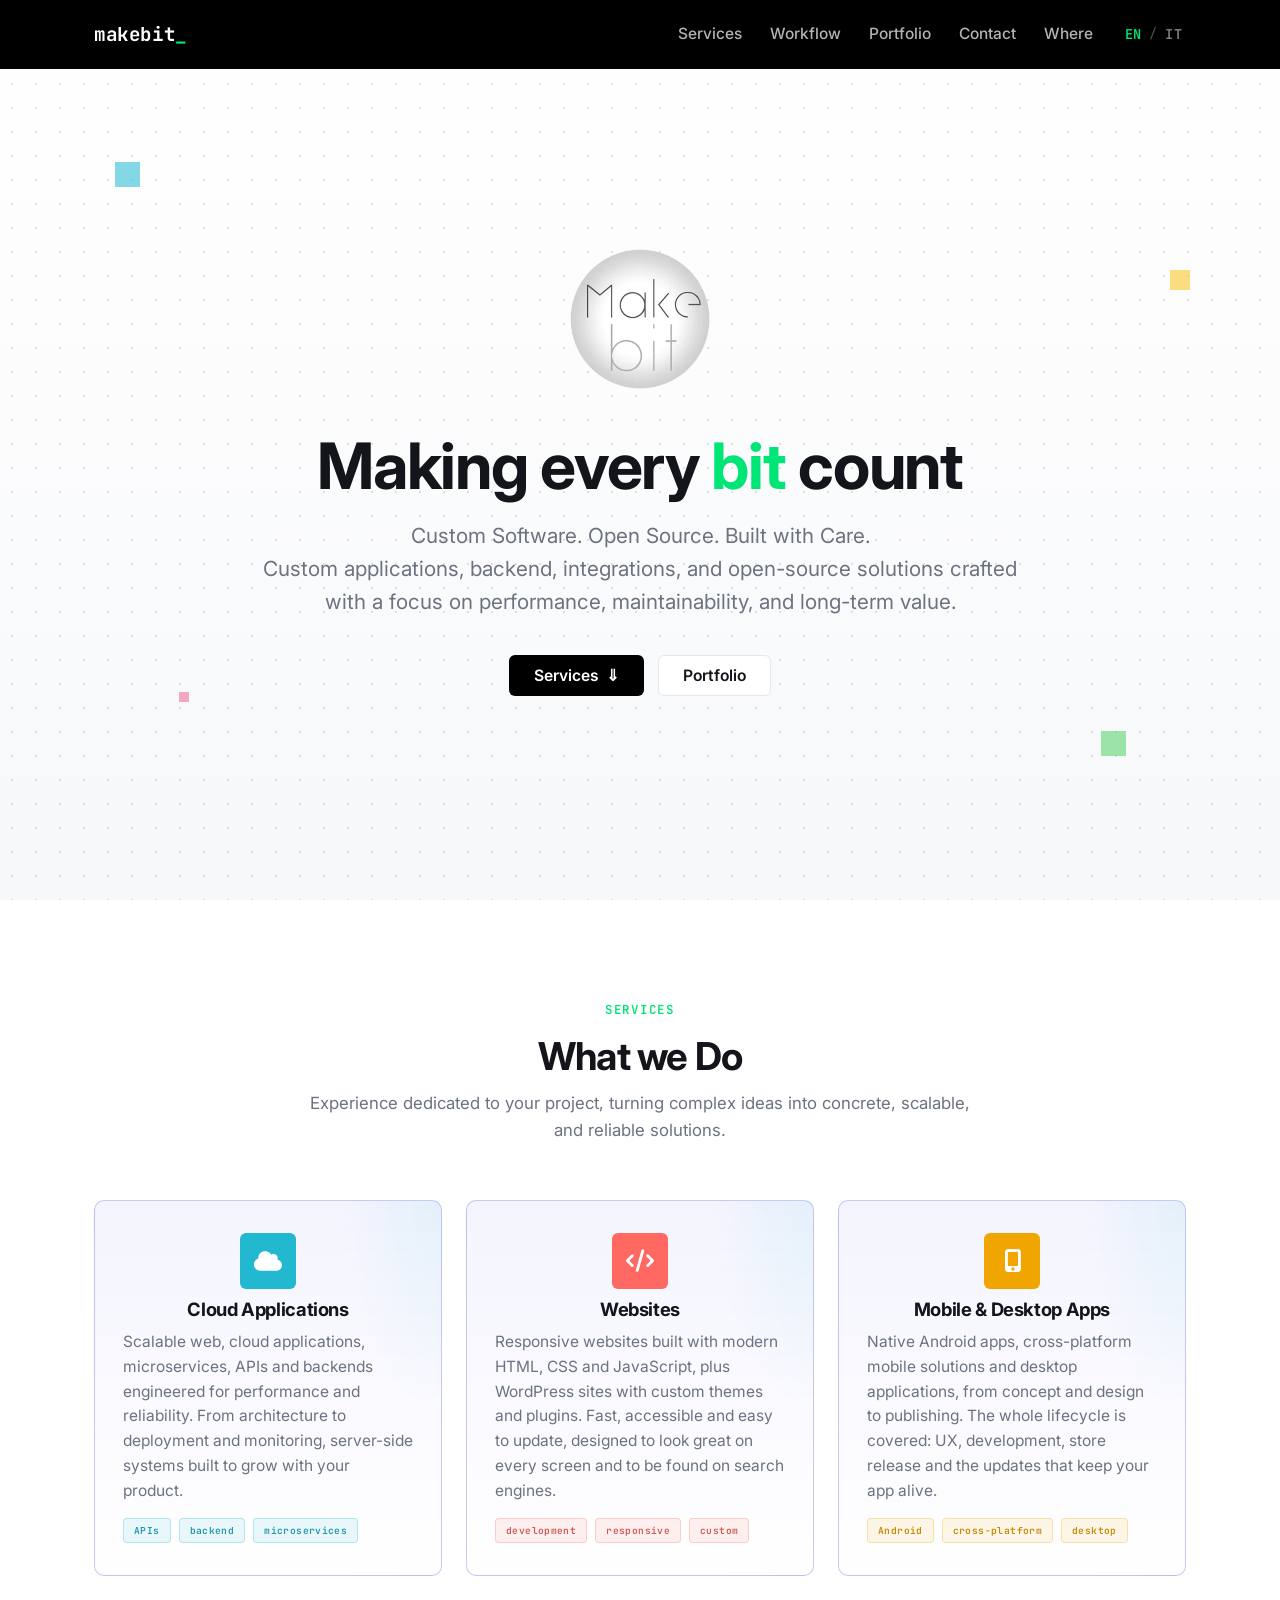
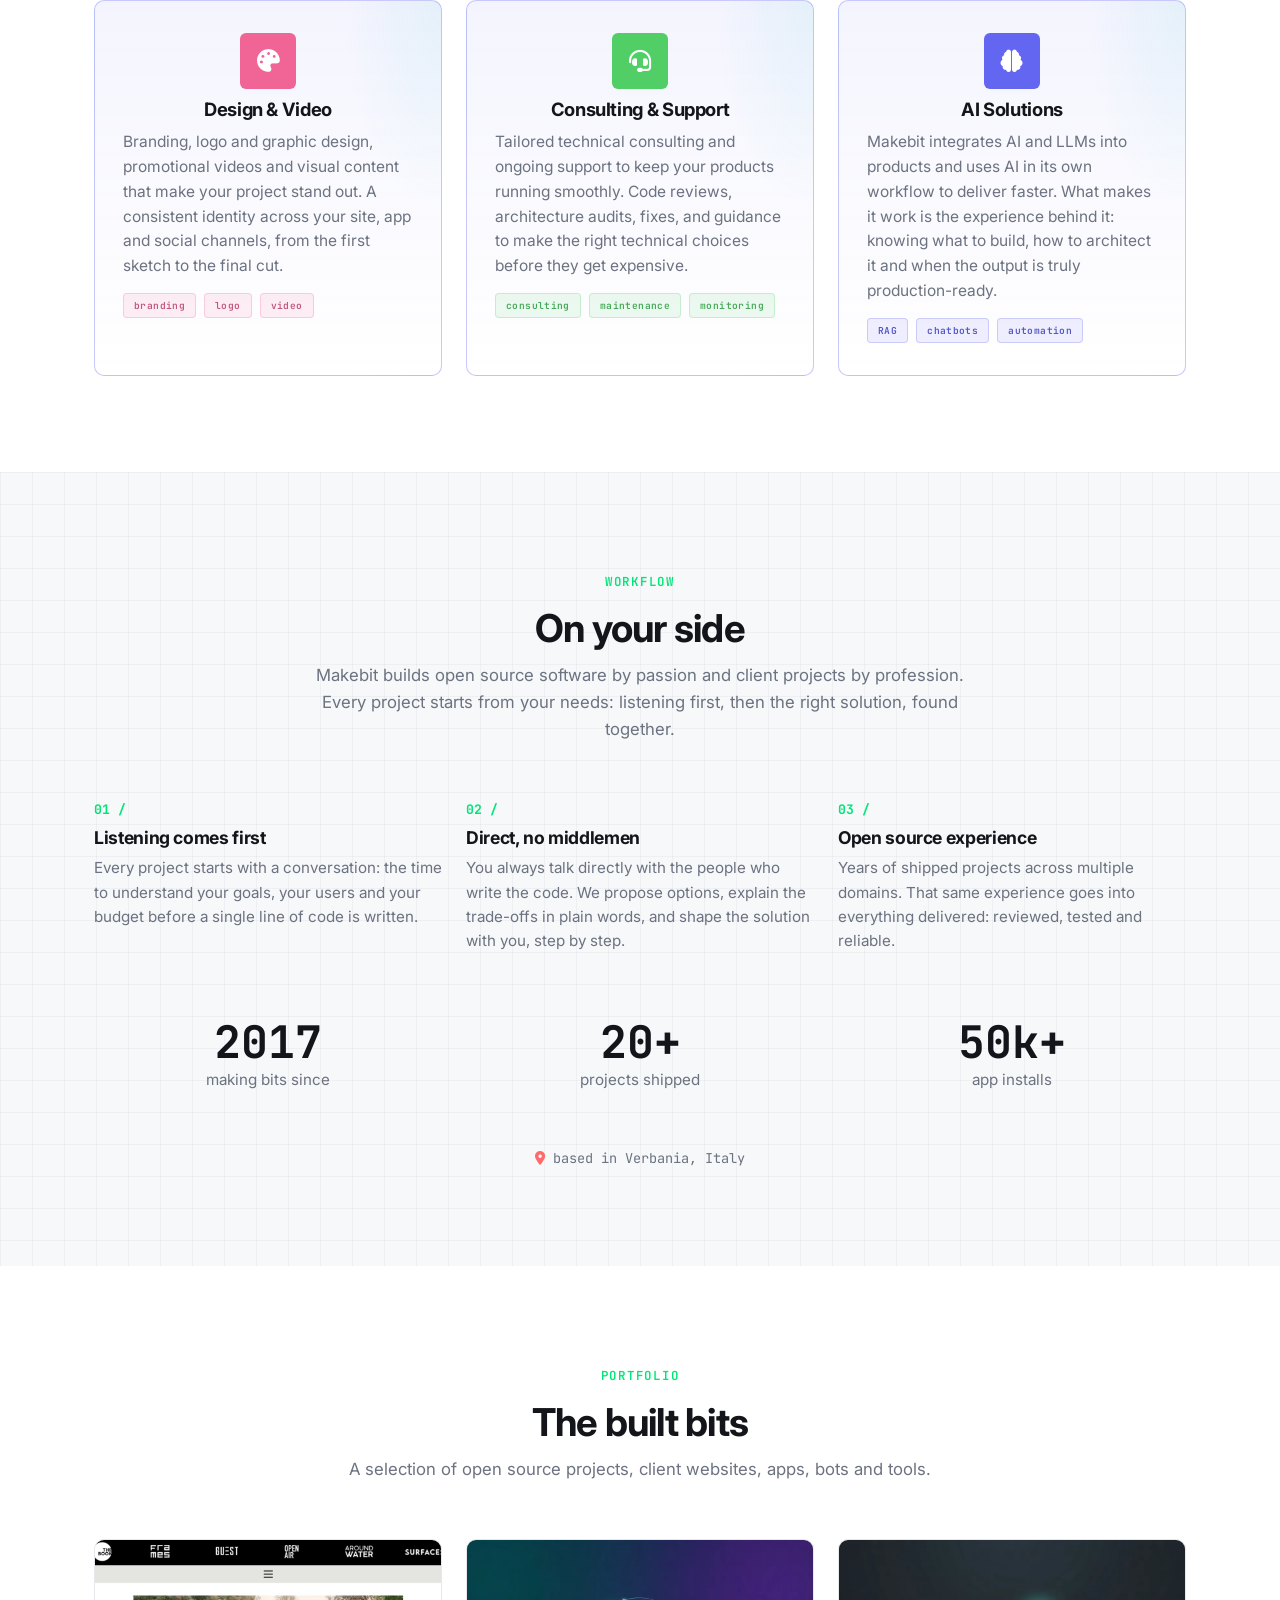
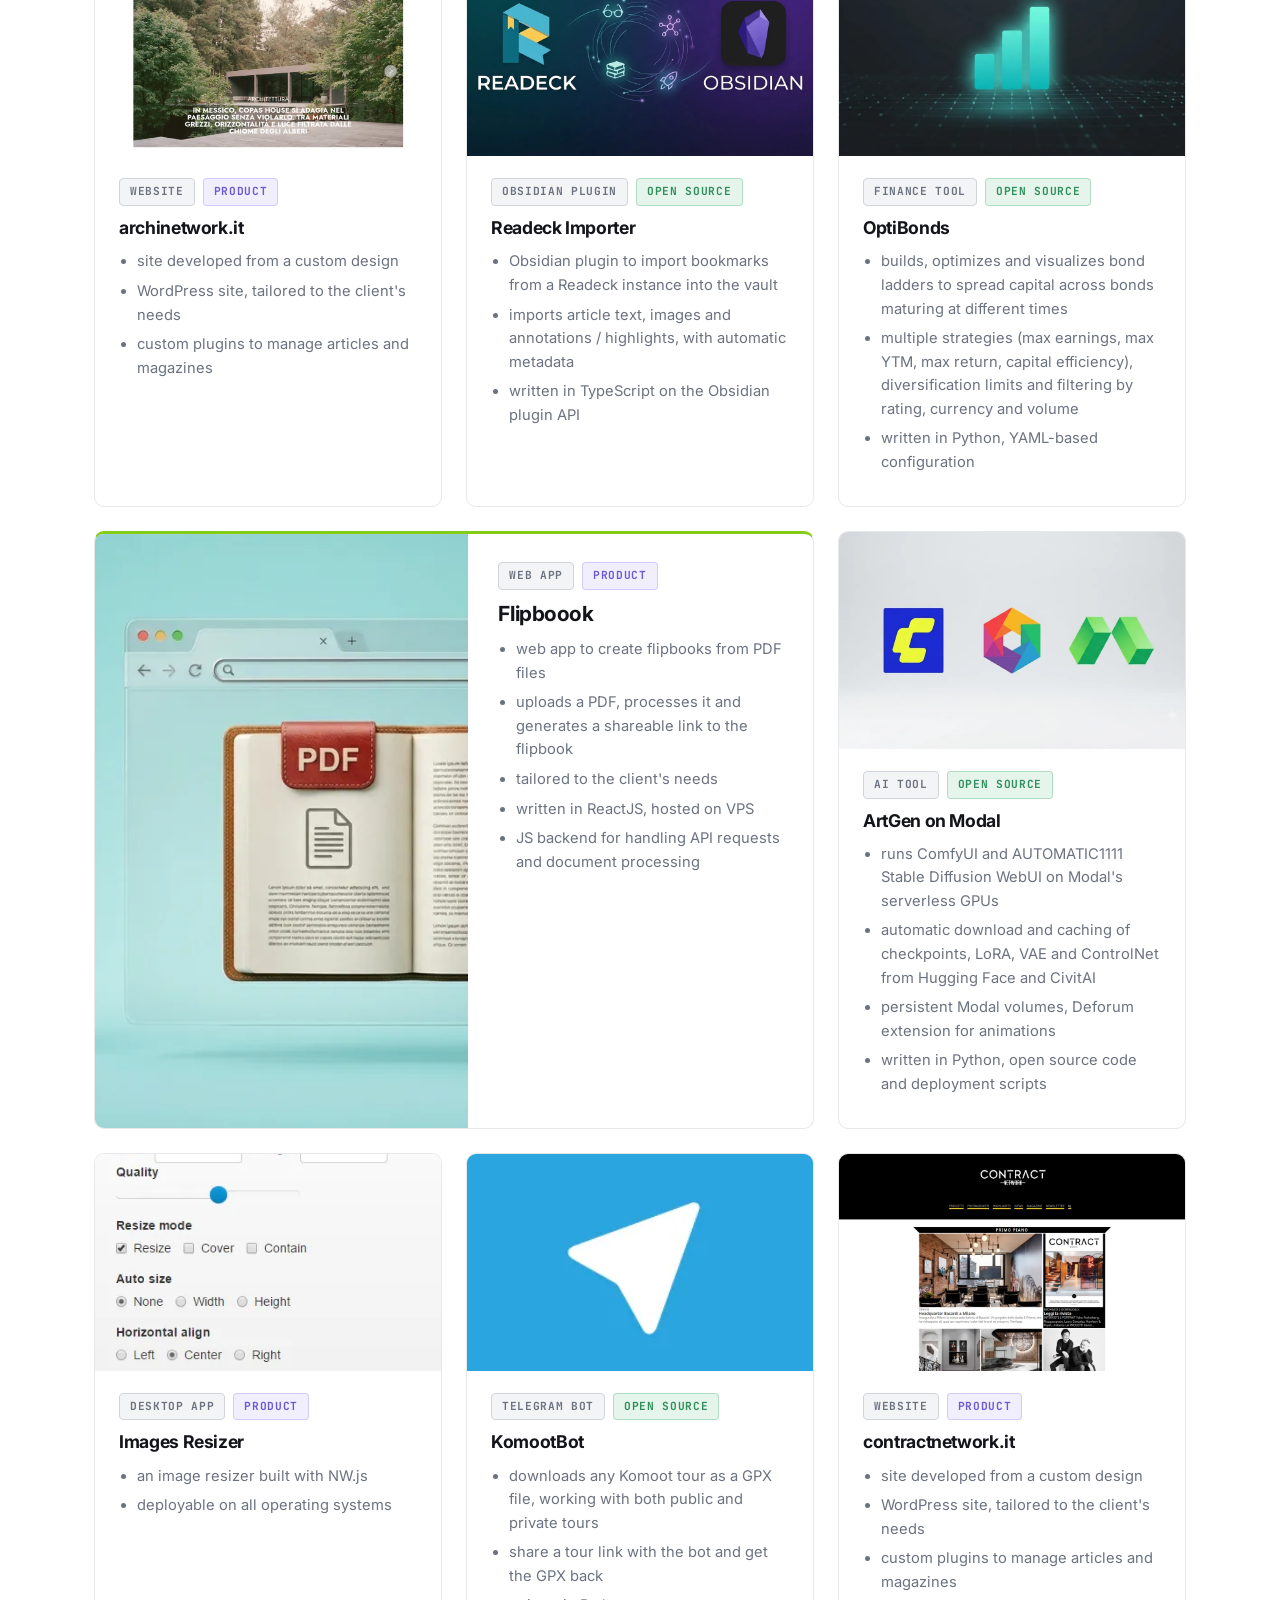
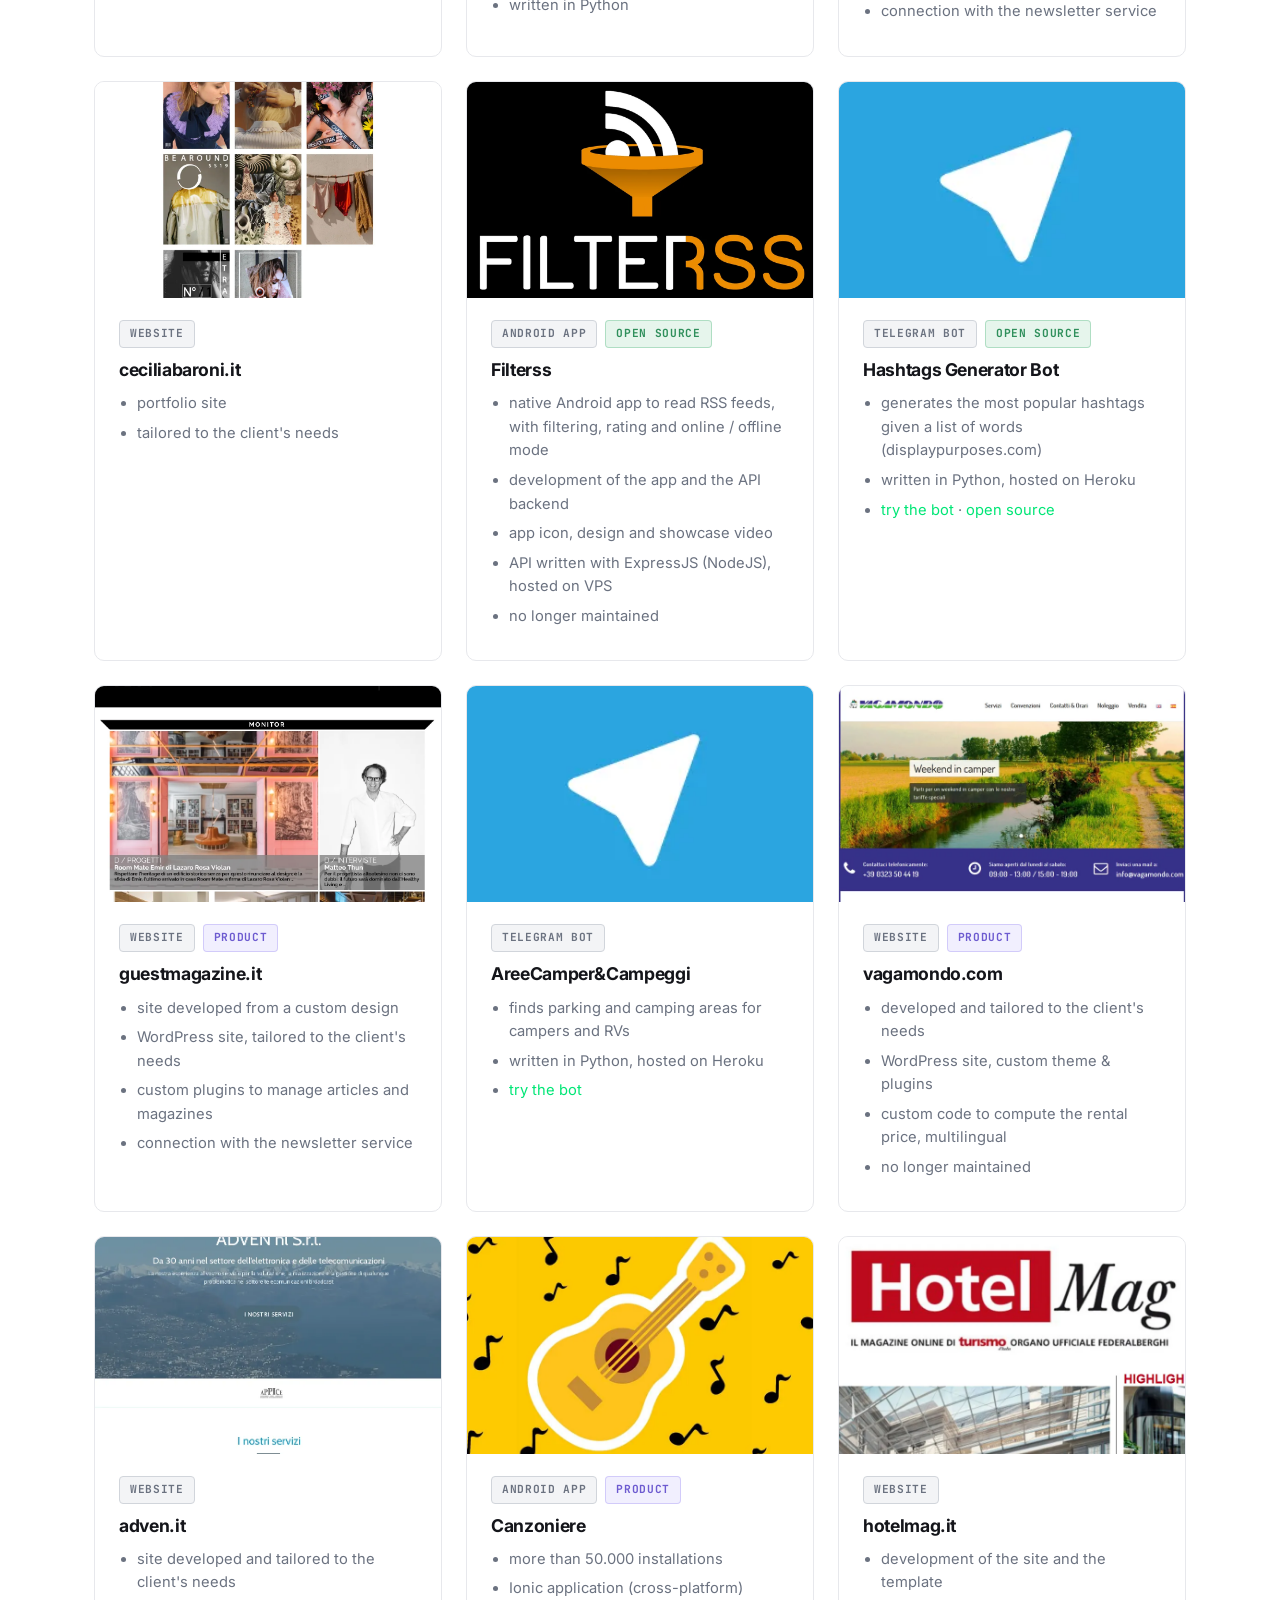
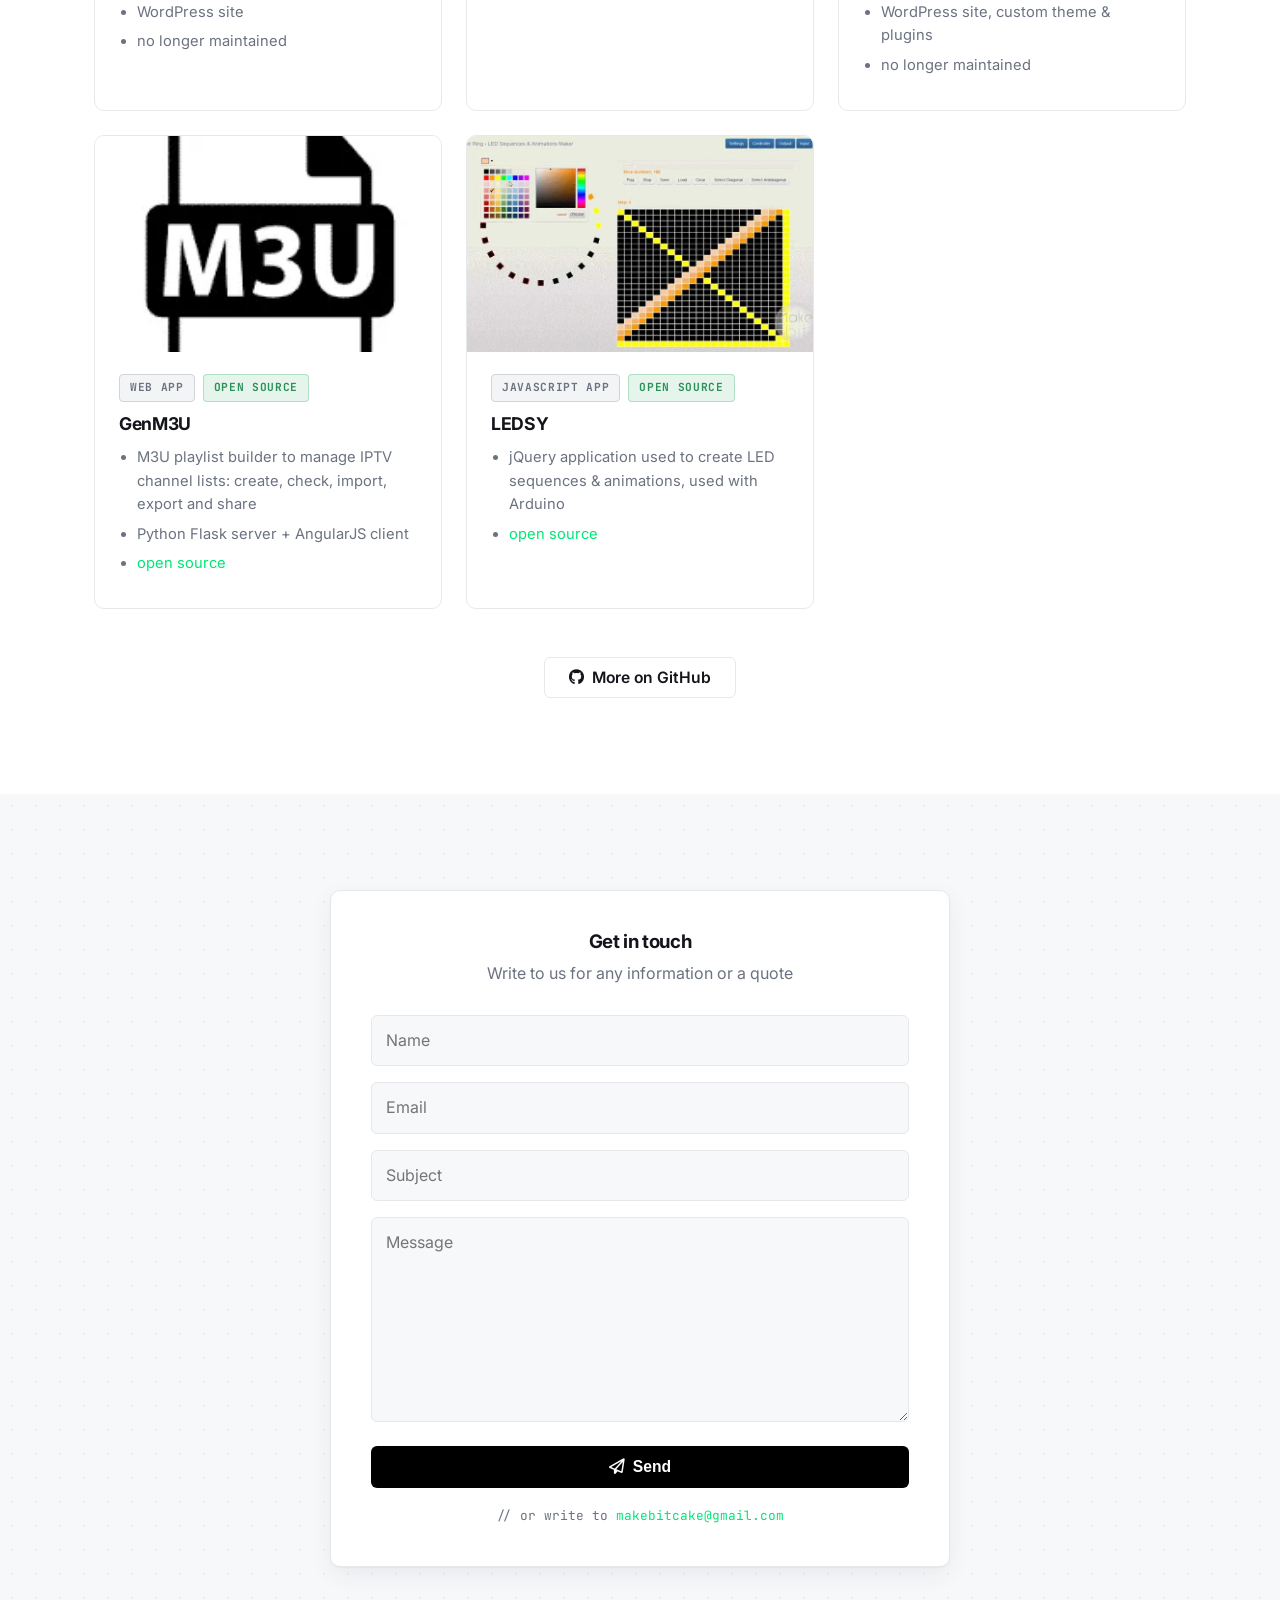
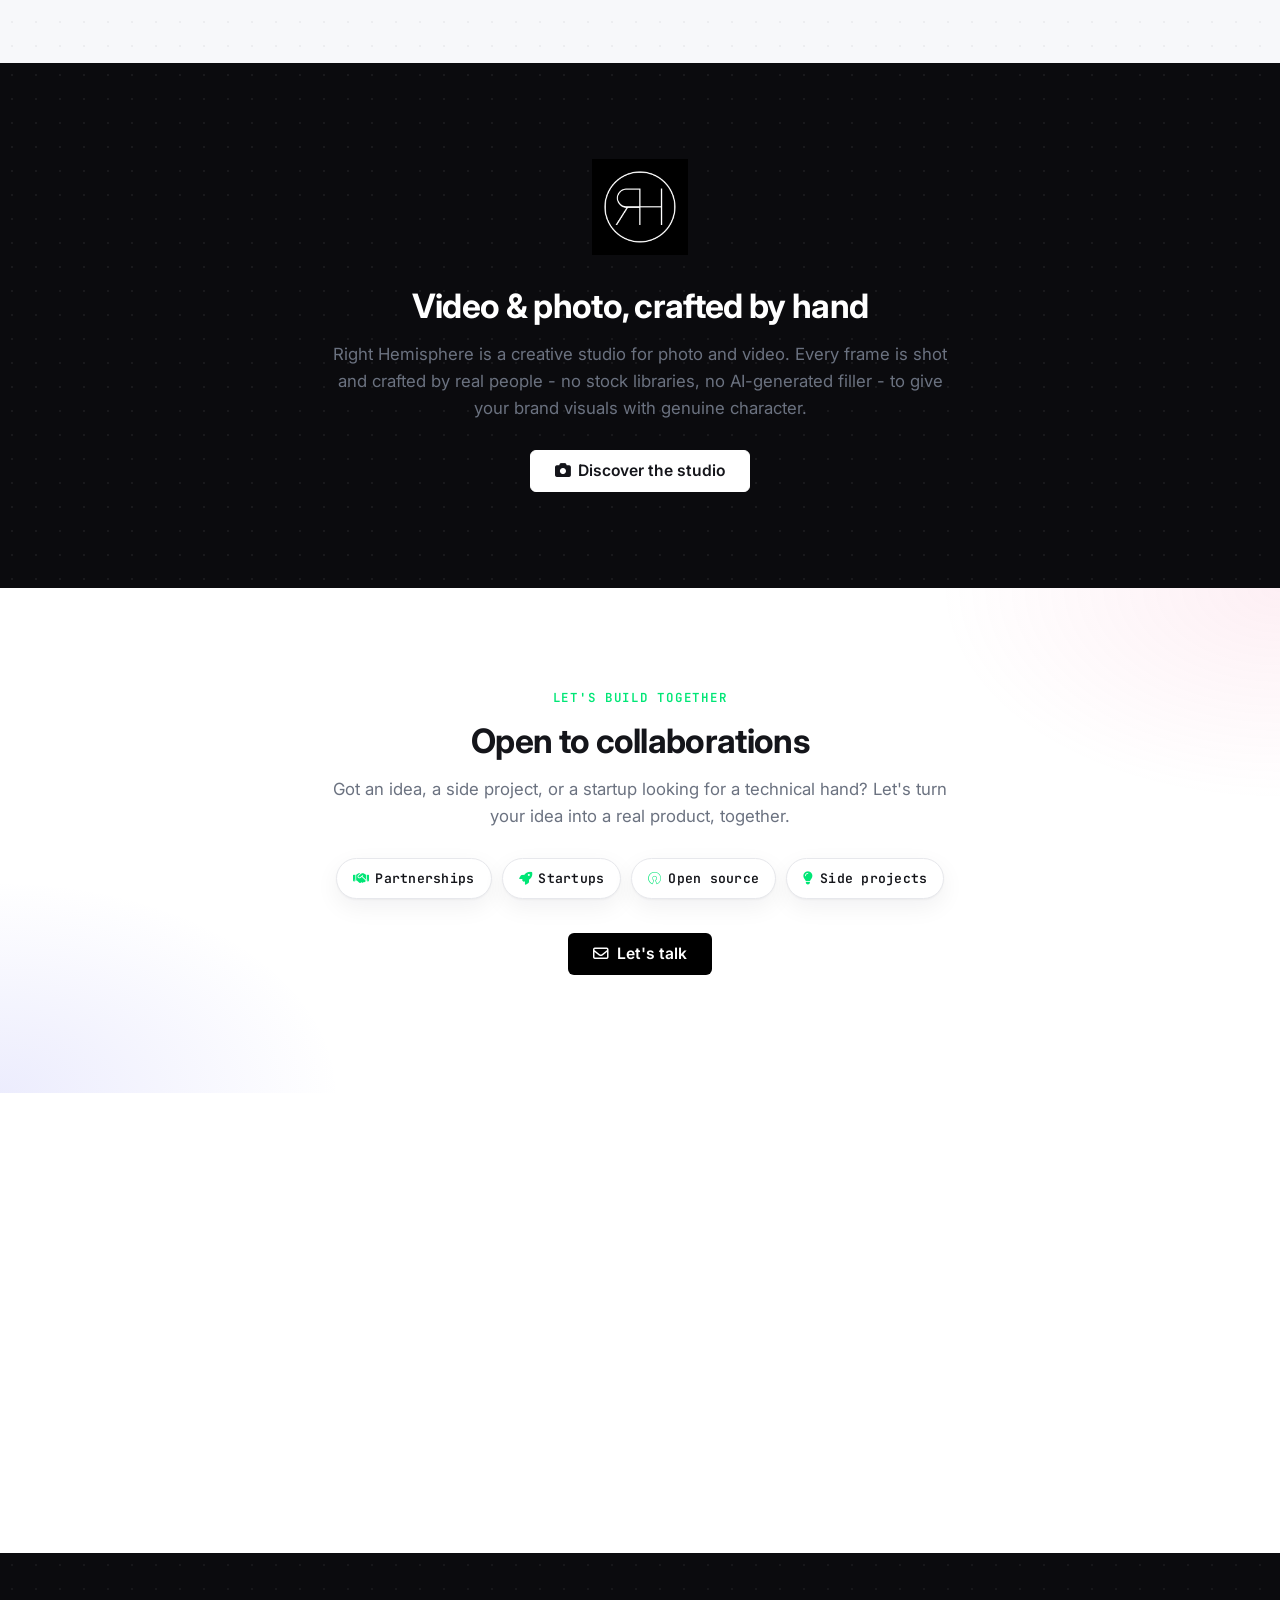
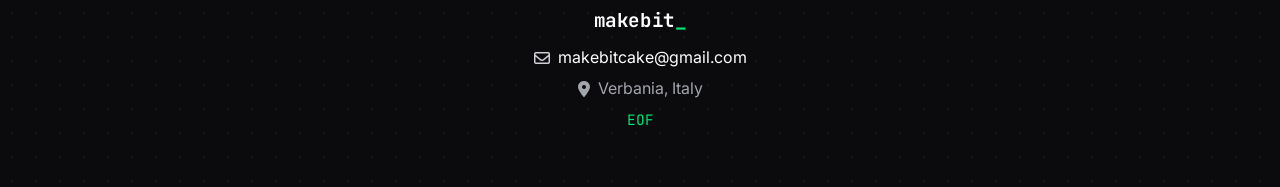
==== commit 4540d343: "feat: add image optimization" ====
--- a/index.html
+++ b/index.html
@@ -144,7 +144,7 @@
 		<span class="hero__bit hero__bit--3" aria-hidden="true"></span>
 		<span class="hero__bit hero__bit--4" aria-hidden="true"></span>
 		<div class="hero__inner">
-			<img class="hero__logo" src="/assets/img/makebit.png" alt="Makebit — software development studio in Verbania, Italy" fetchpriority="high" width="270" height="270">
+			<img class="hero__logo" src="/assets/img/makebit.webp" alt="Makebit — software development studio in Verbania, Italy" fetchpriority="high" width="270" height="270">
 			<h1>Making every <span class="accent">bit</span> count</h1>
 			<p class="hero__tagline"><l en="Custom Software. Open Source. Built with Care. <br> Custom applications, backend, integrations, and open-source solutions crafted with a focus on performance, maintainability, and long-term value."
 				it="Custom software. Open Source. Realizzato con cura. <br> Applicazioni personalizzate, sistemi backend, integrazioni e soluzioni open-source realizzate con un focus su prestazioni e valore a lungo termine."></l></p>
@@ -297,7 +297,7 @@
 			<div class="grid grid--portfolio">
 				<article class="work-card reveal" style="--c:#a02300">
 					<a class="work-card__media" href="http://www.archinetwork.it/" target="_blank" rel="noopener">
-						<img loading="lazy" decoding="async" src="/assets/img/works/archinetwork-site.png" alt="archinetwork.it">
+						<img loading="lazy" decoding="async" src="/assets/img/works/archinetwork-site.webp" alt="archinetwork.it">
 					</a>
 					<div class="work-card__body">
 						<div class="work-card__tags">
@@ -315,7 +315,7 @@
 
 				<article class="work-card reveal" style="--c:#7c3aed">
 					<a class="work-card__media" href="https://github.com/makebit/obsidian-readeck-importer" target="_blank" rel="noopener">
-						<img loading="lazy" decoding="async" src="/assets/img/works/obsidian-readeck-importer.png" alt="Readeck Importer">
+						<img loading="lazy" decoding="async" src="/assets/img/works/obsidian-readeck-importer.webp" alt="Readeck Importer">
 					</a>
 					<div class="work-card__body">
 						<div class="work-card__tags">
@@ -333,7 +333,7 @@
 
 				<article class="work-card reveal" style="--c:#0ea5e9">
 					<a class="work-card__media" href="https://github.com/NicholasRasi/OptiBonds" target="_blank" rel="noopener">
-						<img loading="lazy" decoding="async" src="/assets/img/works/optibonds.png" alt="OptiBonds">
+						<img loading="lazy" decoding="async" src="/assets/img/works/optibonds.webp" alt="OptiBonds">
 					</a>
 					<div class="work-card__body">
 						<div class="work-card__tags">
@@ -351,7 +351,7 @@
 
 				<article class="work-card work-card--lg reveal" style="--c:#84cc16">
 					<a class="work-card__media" href="#" target="_blank" rel="noopener">
-						<img loading="lazy" decoding="async" src="/assets/img/works/flipboook.png" alt="Flipboook">
+						<img loading="lazy" decoding="async" src="/assets/img/works/flipboook.webp" alt="Flipboook">
 					</a>
 					<div class="work-card__body">
 						<div class="work-card__tags">
@@ -372,7 +372,7 @@
 
 				<article class="work-card reveal" style="--c:#84cc16">
 					<a class="work-card__media" href="https://github.com/makebit/artgen-on-modal" target="_blank" rel="noopener">
-						<img loading="lazy" decoding="async" src="/assets/img/works/artgen-on-modal.png" alt="ArtGen on Modal">
+						<img loading="lazy" decoding="async" src="/assets/img/works/artgen-on-modal.webp" alt="ArtGen on Modal">
 					</a>
 					<div class="work-card__body">
 						<div class="work-card__tags">
@@ -391,7 +391,7 @@
 
 				<article class="work-card reveal" style="--c:#868e96">
 					<a class="work-card__media" href="#" target="_blank" rel="noopener">
-						<img loading="lazy" decoding="async" src="/assets/img/works/ImagesResizer.jpg" alt="Images Resizer">
+						<img loading="lazy" decoding="async" src="/assets/img/works/ImagesResizer.webp" alt="Images Resizer">
 					</a>
 					<div class="work-card__body">
 						<div class="work-card__tags">
@@ -408,7 +408,7 @@
 
 				<article class="work-card reveal" style="--c:#1da868">
 					<a class="work-card__media" href="https://github.com/makebit/KomootBot" target="_blank" rel="noopener">
-						<img loading="lazy" decoding="async" src="/assets/img/works/telegram.png" alt="KomootBot">
+						<img loading="lazy" decoding="async" src="/assets/img/works/telegram.webp" alt="KomootBot">
 					</a>
 					<div class="work-card__body">
 						<div class="work-card__tags">
@@ -429,7 +429,7 @@
 
 				<article class="work-card reveal" style="--c:#0aaa00">
 					<a class="work-card__media" href="http://www.contractnetwork.it/" target="_blank" rel="noopener">
-						<img loading="lazy" decoding="async" src="/assets/img/works/contractnetwork-site.png" alt="contractnetwork.it">
+						<img loading="lazy" decoding="async" src="/assets/img/works/contractnetwork-site.webp" alt="contractnetwork.it">
 					</a>
 					<div class="work-card__body">
 						<div class="work-card__tags">
@@ -448,7 +448,7 @@
 
 				<article class="work-card reveal" style="--c:#000ff0">
 					<a class="work-card__media" href="http://ceciliabaroni.it/" target="_blank" rel="noopener">
-						<img loading="lazy" decoding="async" src="/assets/img/works/ceciliabaroni-site.jpg" alt="ceciliabaroni.it">
+						<img loading="lazy" decoding="async" src="/assets/img/works/ceciliabaroni-site.webp" alt="ceciliabaroni.it">
 					</a>
 					<div class="work-card__body">
 						<div class="work-card__tags">
@@ -464,7 +464,7 @@
 
 				<article class="work-card reveal" style="--c:#f38a2c">
 					<a class="work-card__media" href="https://github.com/makebit/FilterssApp" target="_blank" rel="noopener">
-						<img loading="lazy" decoding="async" src="/assets/img/works/filterss.jpg" alt="Filterss">
+						<img loading="lazy" decoding="async" src="/assets/img/works/filterss.webp" alt="Filterss">
 					</a>
 					<div class="work-card__body">
 						<div class="work-card__tags">
@@ -484,7 +484,7 @@
 
 				<article class="work-card reveal" style="--c:#d6336c">
 					<a class="work-card__media" href="https://telegram.me/HashtagsGeneratorBot" target="_blank" rel="noopener">
-						<img loading="lazy" decoding="async" src="/assets/img/works/telegram.png" alt="Hashtags Generator Bot">
+						<img loading="lazy" decoding="async" src="/assets/img/works/telegram.webp" alt="Hashtags Generator Bot">
 					</a>
 					<div class="work-card__body">
 						<div class="work-card__tags">
@@ -502,7 +502,7 @@
 
 				<article class="work-card reveal" style="--c:#000000">
 					<a class="work-card__media" href="http://www.guestmagazine.it/" target="_blank" rel="noopener">
-						<img loading="lazy" decoding="async" src="/assets/img/works/guestmagazine-site.png" alt="guestmagazine.it">
+						<img loading="lazy" decoding="async" src="/assets/img/works/guestmagazine-site.webp" alt="guestmagazine.it">
 					</a>
 					<div class="work-card__body">
 						<div class="work-card__tags">
@@ -521,7 +521,7 @@
 
 				<article class="work-card reveal" style="--c:#2f9e44">
 					<a class="work-card__media" href="https://telegram.me/AreeCamperECampeggiBot" target="_blank" rel="noopener">
-						<img loading="lazy" decoding="async" src="/assets/img/works/telegram.png" alt="AreeCamper&Campeggi Bot">
+						<img loading="lazy" decoding="async" src="/assets/img/works/telegram.webp" alt="AreeCamper&Campeggi Bot">
 					</a>
 					<div class="work-card__body">
 						<div class="work-card__tags">
@@ -538,7 +538,7 @@
 
 				<article class="work-card reveal" style="--c:#373189">
 					<a class="work-card__media" href="http://vagamondo.com" target="_blank" rel="noopener">
-						<img loading="lazy" decoding="async" src="/assets/img/works/vagamondo-site.jpg" alt="vagamondo.com">
+						<img loading="lazy" decoding="async" src="/assets/img/works/vagamondo-site.webp" alt="vagamondo.com">
 					</a>
 					<div class="work-card__body">
 						<div class="work-card__tags">
@@ -557,7 +557,7 @@
 
 				<article class="work-card reveal" style="--c:#373189">
 					<a class="work-card__media" href="http://vagamondo.com" target="_blank" rel="noopener">
-						<img loading="lazy" decoding="async" src="/assets/img/works/adven.png" alt="adven.it">
+						<img loading="lazy" decoding="async" src="/assets/img/works/adven.webp" alt="adven.it">
 					</a>
 					<div class="work-card__body">
 						<div class="work-card__tags">
@@ -574,7 +574,7 @@
 
 				<article class="work-card reveal" style="--c:#fdca00">
 					<a class="work-card__media" href="https://play.google.com/store/apps/details?id=com.makebitapps.canzoniere" target="_blank" rel="noopener">
-						<img loading="lazy" decoding="async" src="/assets/img/works/canzoniere.jpg" alt="Canzoniere">
+						<img loading="lazy" decoding="async" src="/assets/img/works/canzoniere.webp" alt="Canzoniere">
 					</a>
 					<div class="work-card__body">
 						<div class="work-card__tags">
@@ -591,7 +591,7 @@
 
 				<article class="work-card reveal" style="--c:#da2723">
 					<a class="work-card__media" href="#" target="_blank" rel="noopener">
-						<img loading="lazy" decoding="async" src="/assets/img/works/hotelmag.it.jpg" alt="hotelmag.it">
+						<img loading="lazy" decoding="async" src="/assets/img/works/hotelmag.it.webp" alt="hotelmag.it">
 					</a>
 					<div class="work-card__body">
 						<div class="work-card__tags">
@@ -608,7 +608,7 @@
 
 				<article class="work-card reveal" style="--c:#2f9e44">
 					<a class="work-card__media" href="https://github.com/makebit/GenM3U" target="_blank" rel="noopener">
-						<img loading="lazy" decoding="async" src="/assets/img/works/genm3u.png" alt="GenM3U">
+						<img loading="lazy" decoding="async" src="/assets/img/works/genm3u.webp" alt="GenM3U">
 					</a>
 					<div class="work-card__body">
 						<div class="work-card__tags">
@@ -626,7 +626,7 @@
 
 				<article class="work-card reveal" style="--c:#1c7ed6">
 					<a class="work-card__media" href="https://github.com/makebit/Neopixel-Ring-LED-Sequences-and-Animations-Maker" target="_blank" rel="noopener">
-						<img loading="lazy" decoding="async" src="/assets/img/works/ledsy.jpg" alt="LEDSY">
+						<img loading="lazy" decoding="async" src="/assets/img/works/ledsy.webp" alt="LEDSY">
 					</a>
 					<div class="work-card__body">
 						<div class="work-card__tags">
@@ -643,7 +643,7 @@
 
 				<!-- <article class="work-card reveal" style="--c:#2f9e44">
 					<a class="work-card__media" href="https://play.google.com/store/apps/details?id=com.makebitapps.remotecontrolforslides" target="_blank" rel="noopener">
-						<img loading="lazy" decoding="async" src="/assets/img/works/telecomando-presentazioni.jpg" alt="Telecomando Presentazioni">
+						<img loading="lazy" decoding="async" src="/assets/img/works/telecomando-presentazioni.webp" alt="Telecomando Presentazioni">
 					</a>
 					<div class="work-card__body">
 						<div class="work-card__tags">
@@ -660,7 +660,7 @@
 
 				<article class="work-card reveal" style="--c:#da2723">
 					<a class="work-card__media" href="#" target="_blank" rel="noopener">
-						<img loading="lazy" decoding="async" src="/assets/img/works/youtubetomp3.jpg" alt="YouTube to MP3">
+						<img loading="lazy" decoding="async" src="/assets/img/works/youtubetomp3.webp" alt="YouTube to MP3">
 					</a>
 					<div class="work-card__body">
 						<div class="work-card__tags">
@@ -678,7 +678,7 @@
 
 				<article class="work-card reveal" style="--c:#373189">
 					<a class="work-card__media" href="http://www.vagamondo.com/preventivo/" target="_blank" rel="noopener">
-						<img loading="lazy" decoding="async" src="/assets/img/works/vagamondo.jpg" alt="Vagamondo Preventivo">
+						<img loading="lazy" decoding="async" src="/assets/img/works/vagamondo.webp" alt="Vagamondo Preventivo">
 					</a>
 					<div class="work-card__body">
 						<div class="work-card__tags">
@@ -694,7 +694,7 @@
 
 				<article class="work-card reveal" style="--c:#079dd8">
 					<a class="work-card__media" href="#" target="_blank" rel="noopener">
-						<img loading="lazy" decoding="async" src="/assets/img/works/f-alldebrid.jpg" alt="F-AllDebrid">
+						<img loading="lazy" decoding="async" src="/assets/img/works/f-alldebrid.webp" alt="F-AllDebrid">
 					</a>
 					<div class="work-card__body">
 						<div class="work-card__tags">
@@ -710,7 +710,7 @@
 
 				<article class="work-card reveal" style="--c:#da2723">
 					<a class="work-card__media" href="#" target="_blank" rel="noopener">
-						<img loading="lazy" decoding="async" src="/assets/img/works/sooftware.it.jpg" alt="sooftware.it">
+						<img loading="lazy" decoding="async" src="/assets/img/works/sooftware.it.webp" alt="sooftware.it">
 					</a>
 					<div class="work-card__body">
 						<div class="work-card__tags">
@@ -726,7 +726,7 @@
 
 				<article class="work-card reveal" style="--c:#079dd8">
 					<a class="work-card__media" href="#" target="_blank" rel="noopener">
-						<img loading="lazy" decoding="async" src="/assets/img/portfolio-4.jpg" alt="Amenoblues">
+						<img loading="lazy" decoding="async" src="/assets/img/portfolio-4.webp" alt="Amenoblues">
 					</a>
 					<div class="work-card__body">
 						<div class="work-card__tags">
@@ -796,7 +796,7 @@
 	<section id="right-hemisphere" class="section section--dark">
 		<div class="container banner reveal">
 			<a href="https://righthemisphere.it/" target="_blank" rel="noopener">
-				<img class="banner__logo" loading="lazy" decoding="async" src="/assets/img/Right_Hemipshere_Logo.jpg" alt="Right Hemisphere">
+				<img class="banner__logo" loading="lazy" decoding="async" src="/assets/img/Right_Hemipshere_Logo.webp" alt="Right Hemisphere">
 			</a>
 			<h2><l en="Video &amp; photo, crafted by hand" it="Video e foto, creati a mano"></l></h2>
 			<p><l en="Right Hemisphere is a creative studio for photo and video. Every frame is shot and crafted by real people - no stock libraries, no AI-generated filler - to give your brand visuals with genuine character."
